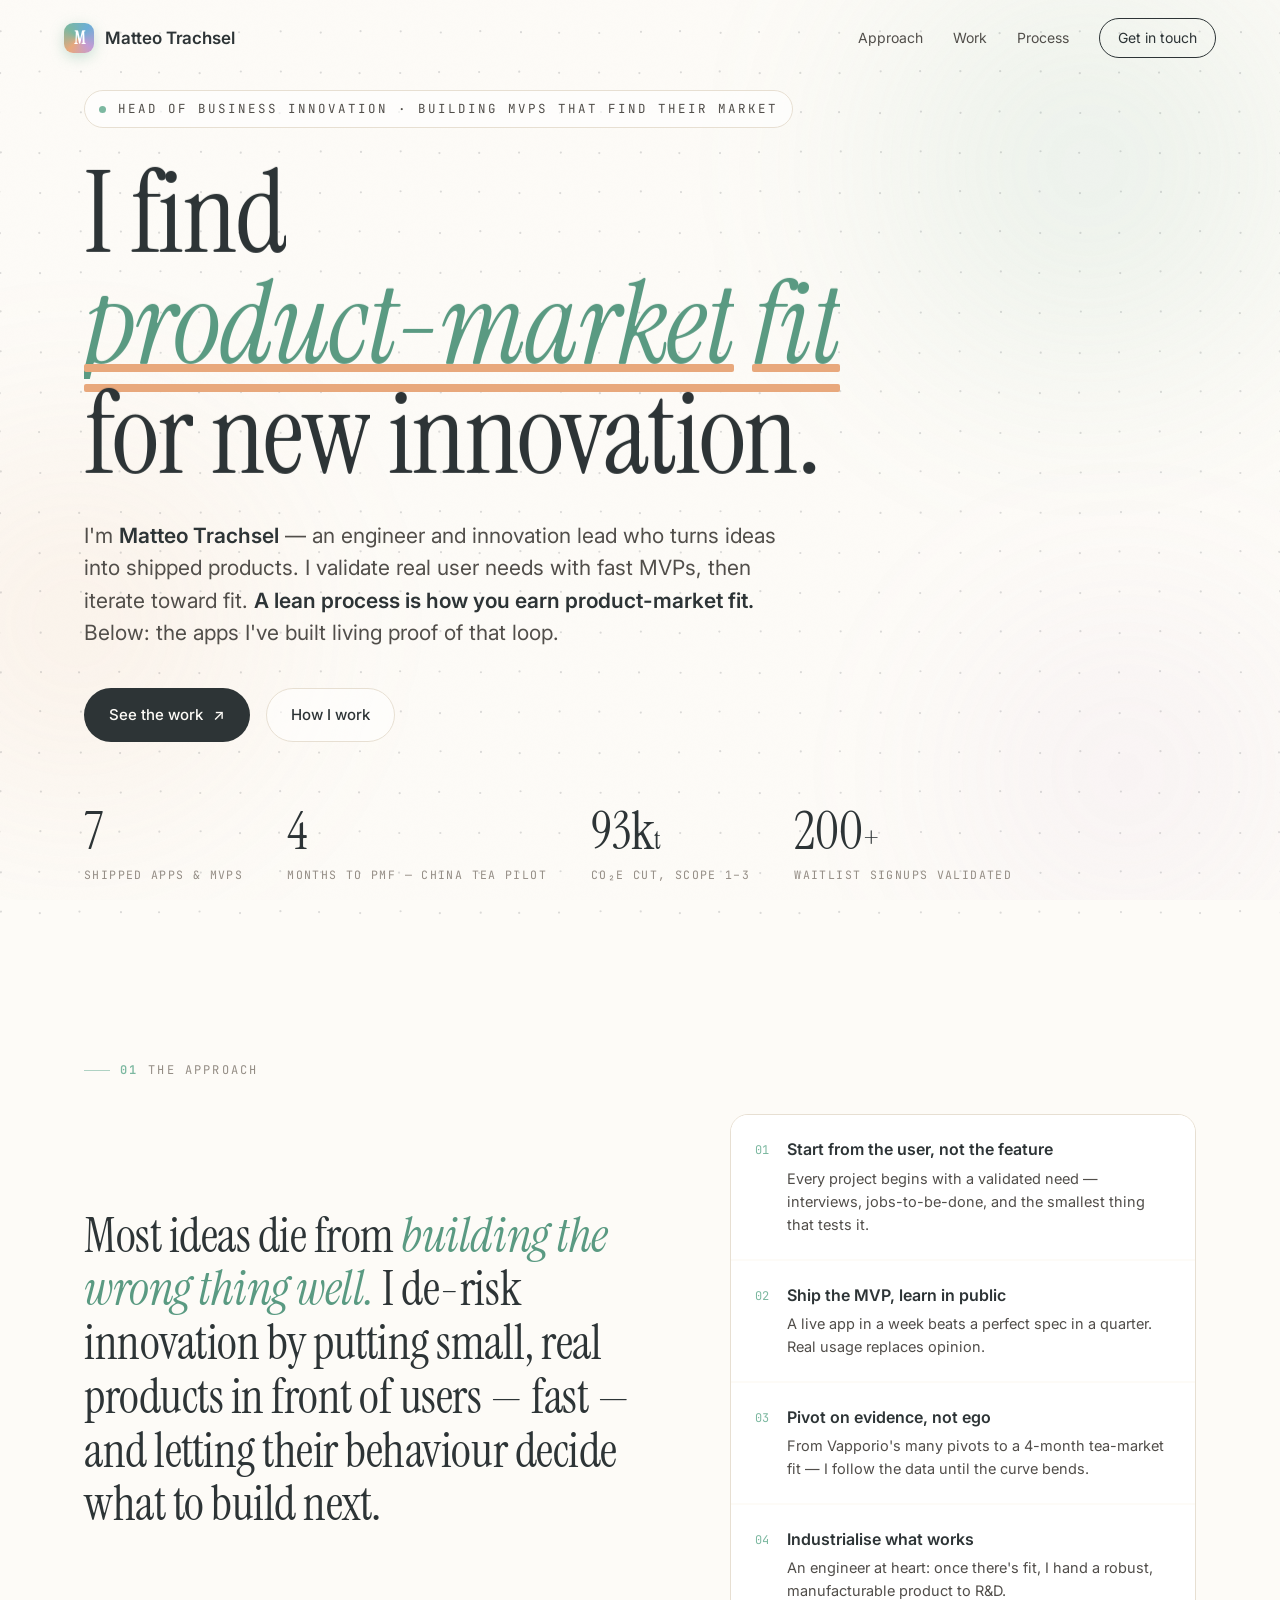
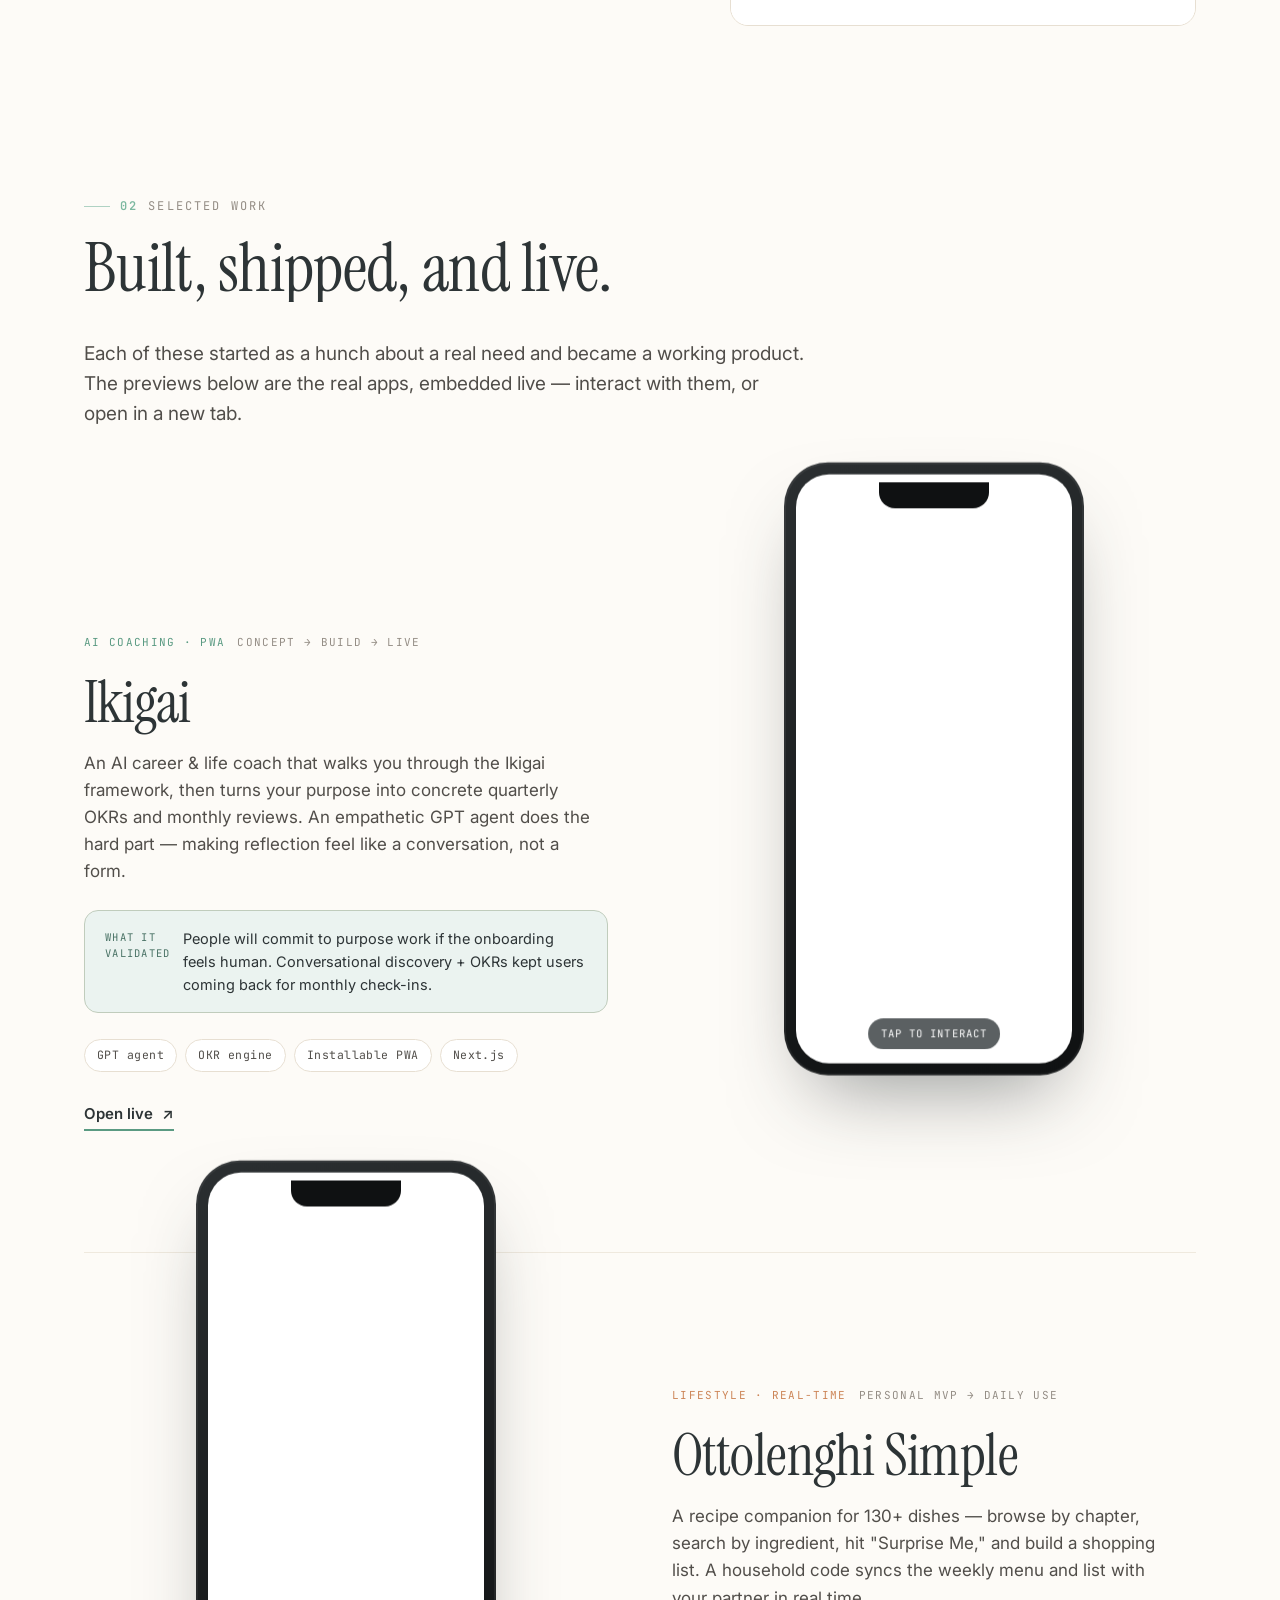
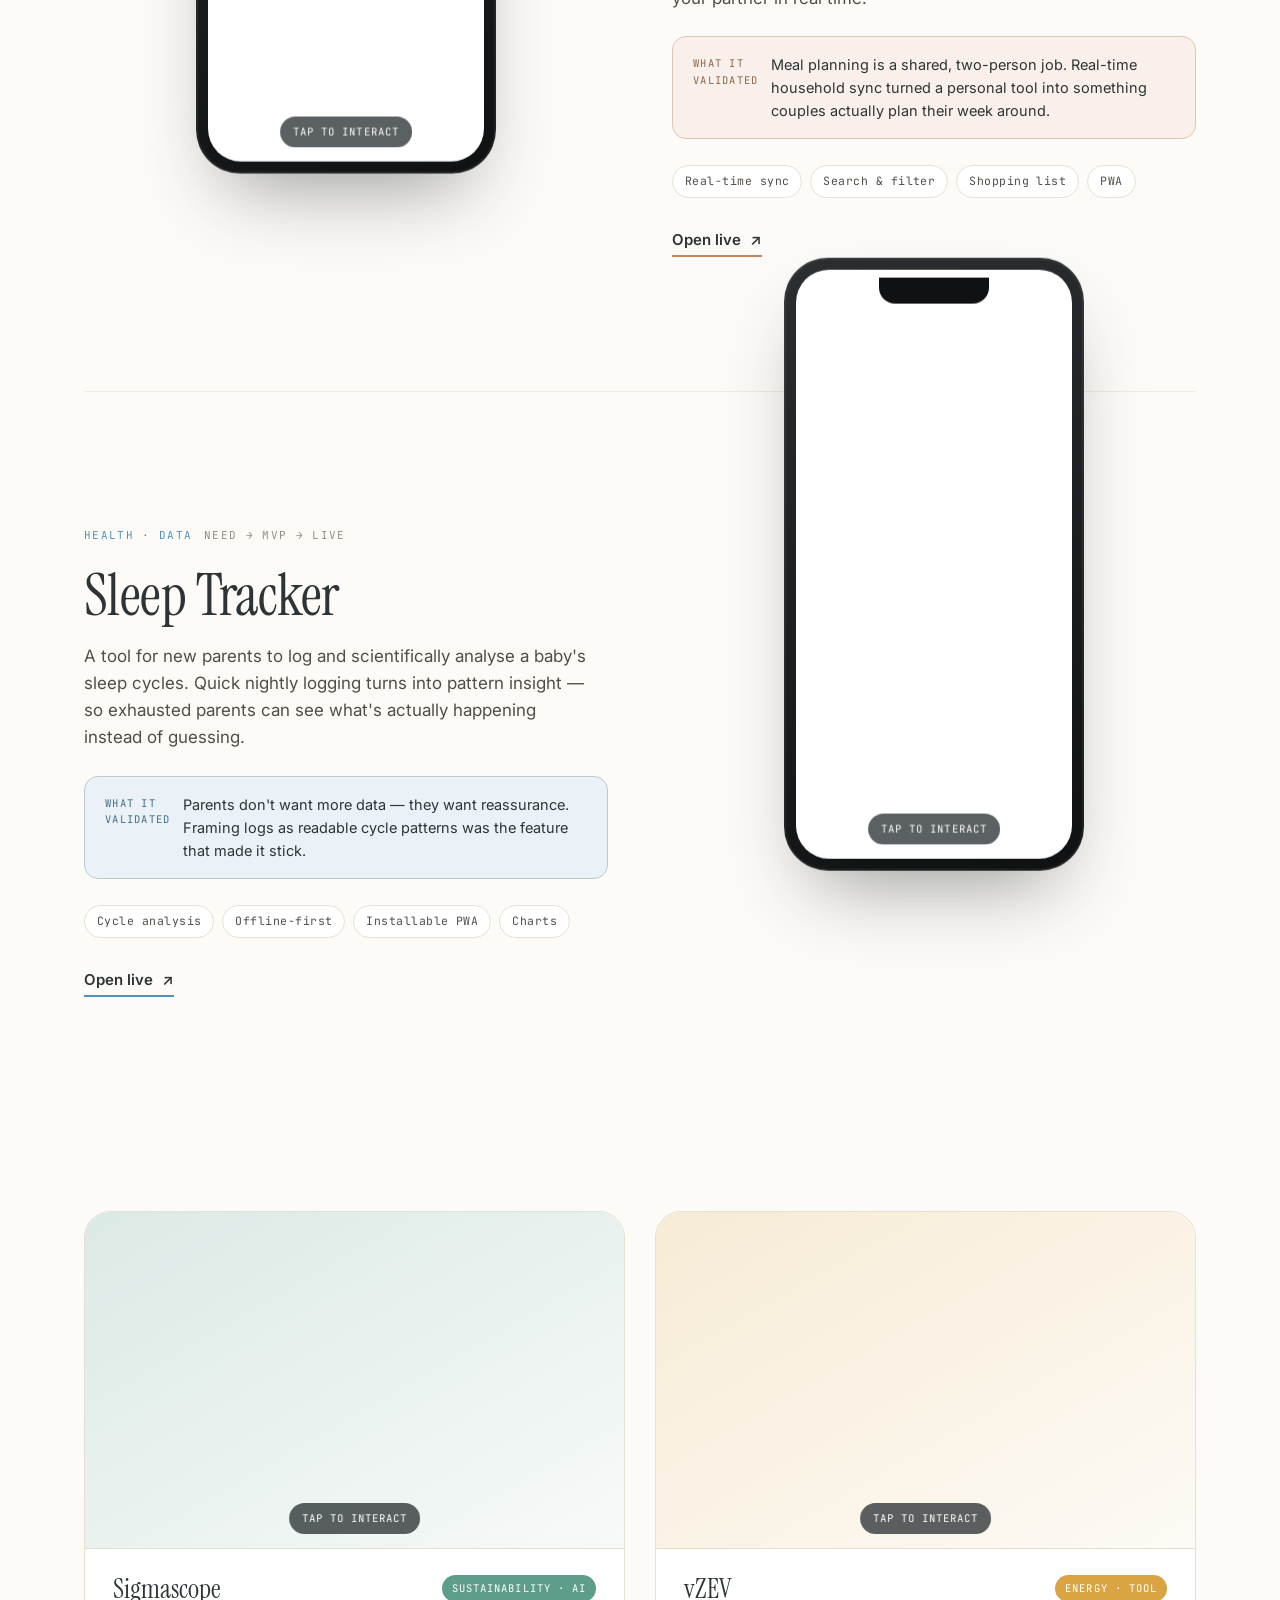
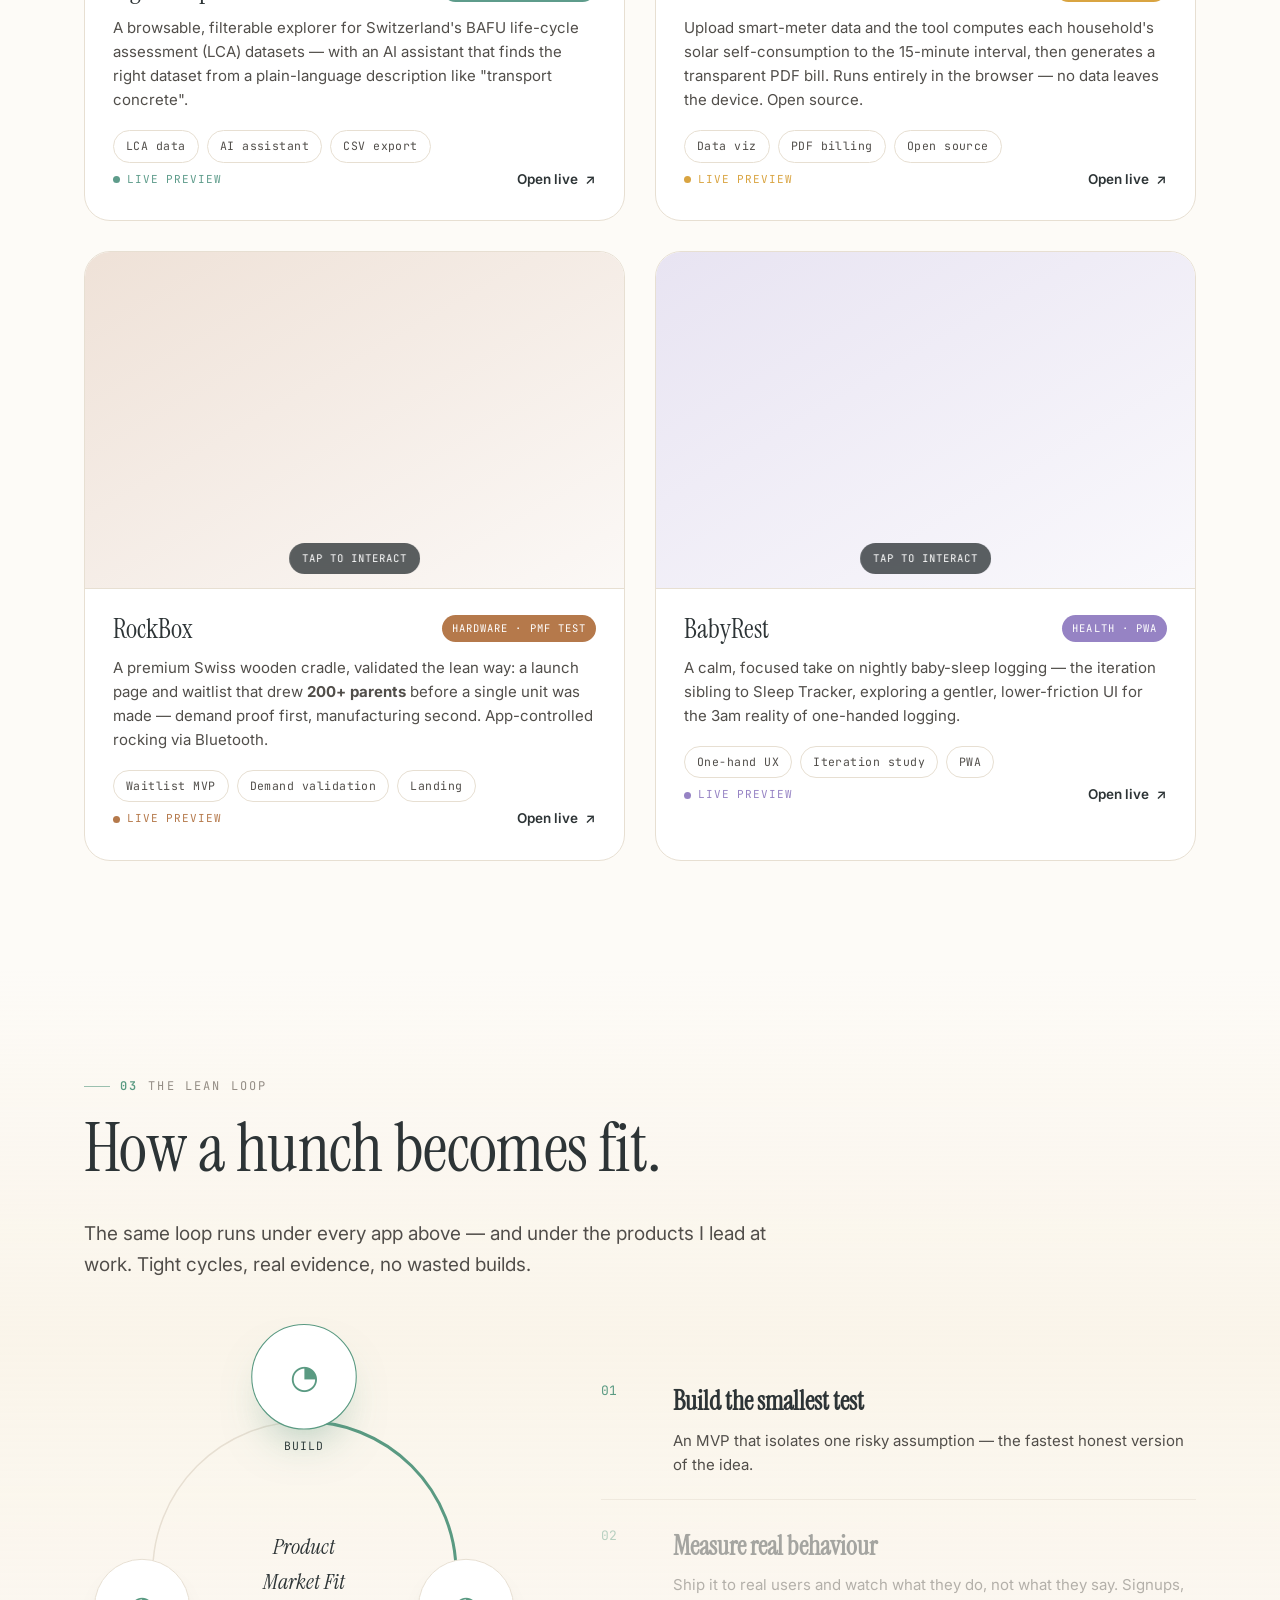
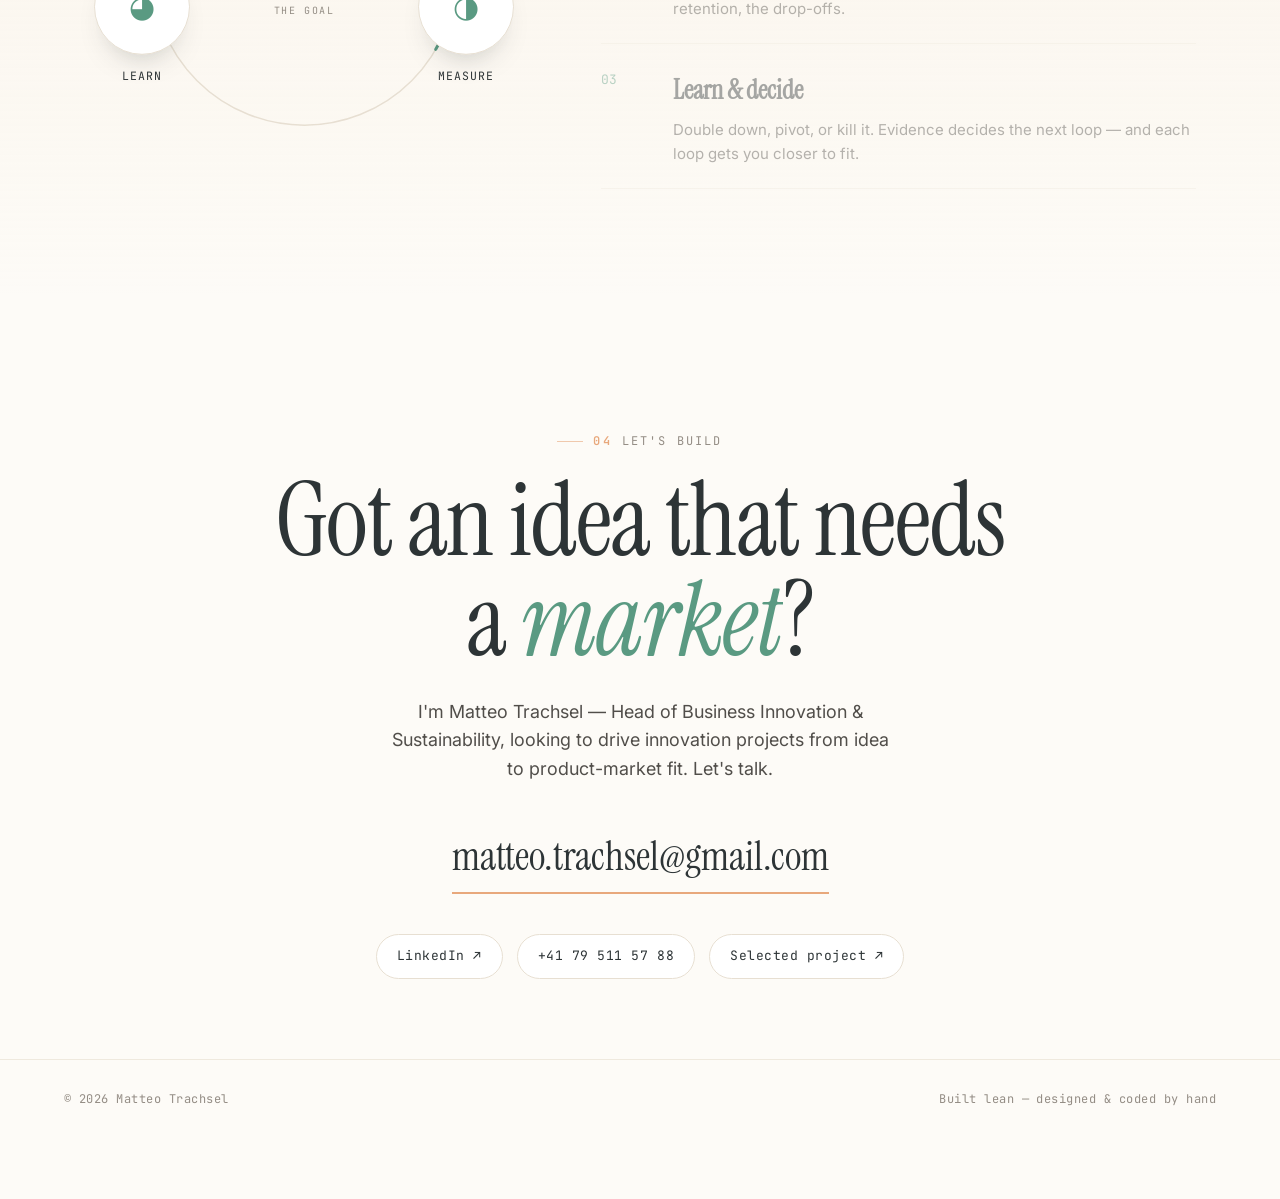
==== index.html @ fd9bf212 "Implement Matteo Trachsel portfolio — warm editorial single-page site Full implementation of the Cla" ====
<!DOCTYPE html>
<!--
  Matteo Trachsel — Portfolio
  Design rationale:
  • Warm editorial system from the Ikigai design system (cream / sage / terracotta).
  • Narrative built for innovation & product-management recruiters: thesis = "I find
    product-market fit through lean MVPs", proof = a portfolio of shipped apps.
  • Each app gets one muted accent (Ikigai quadrant palette) for visual rhythm.
  • Flagships (Ikigai, Ottolenghi, Sleep Tracker) = large feature rows with live
    phone previews. Secondary apps = a 2-up grid with live browser/phone previews.
  • Live previews are real lazy-loaded iframes inside device/browser chrome,
    with "Open live" always available as the robust fallback.
-->
<html lang="en">
<head>
<meta charset="utf-8">
<meta name="viewport" content="width=device-width, initial-scale=1">
<title>Matteo Trachsel — Product-Market Fit for New Innovation</title>
<meta name="description" content="Matteo Trachsel — Head of Business Innovation. A portfolio of shipped MVPs built to find product-market fit through a lean process.">
<link rel="preconnect" href="https://fonts.googleapis.com">
<link rel="preconnect" href="https://fonts.gstatic.com" crossorigin>
<link href="https://fonts.googleapis.com/css2?family=Instrument+Serif:ital@0;1&family=Inter:wght@400;500;600;700&family=JetBrains+Mono:wght@400;500;600&display=swap" rel="stylesheet">
<link rel="stylesheet" href="styles.css">
</head>
<body>
<script>document.body.classList.add('js');</script>
<div class="scroll-progress" id="scrollProgress" aria-hidden="true"></div>

<div class="bg-field" aria-hidden="true">
  <div class="bloom b1" data-drift="0.06"></div>
  <div class="bloom b2" data-drift="-0.09"></div>
  <div class="bloom b3" data-drift="0.05"></div>
  <div class="grain"></div>
</div>

<!-- ============================ NAV ============================ -->
<nav class="nav" id="nav">
  <a class="brand" href="#top">
    <span class="mark">M</span>
    <span>Matteo Trachsel</span>
  </a>
  <div class="links">
    <a href="#thesis">Approach</a>
    <a href="#work">Work</a>
    <a href="#process">Process</a>
    <a class="cta" href="#contact">Get in touch</a>
  </div>
</nav>

<!-- ============================ HERO ============================ -->
<header class="hero" id="top">
  <canvas class="dot-field" id="dotField" aria-hidden="true"></canvas>
  <div class="wrap">
    <span class="eyebrow"><span class="dot"></span>Head of Business Innovation · Building MVPs that find their market</span>
    <h1 class="split">I find <span class="em">product-market&nbsp;fit</span> for new innovation.</h1>
    <p class="lede">I'm <b>Matteo Trachsel</b> — an engineer and innovation lead who turns ideas into shipped products. I validate real user needs with fast MVPs, then iterate toward fit. <b>A lean process is how you earn product-market fit.</b> Below: the apps I've built living proof of that loop.</p>
    <div class="actions">
      <a class="btn btn-primary" href="#work">See the work <span class="arrow">↗</span></a>
      <a class="btn btn-ghost" href="#thesis">How I work</a>
    </div>
    <div class="stats">
      <div class="stat"><div class="n" data-count="7">7</div><div class="l">Shipped apps &amp; MVPs</div></div>
      <div class="stat"><div class="n" data-count="4">4</div><div class="l">Months to PMF — China tea pilot</div></div>
      <div class="stat"><div class="n">93k<span style="font-size:.5em">t</span></div><div class="l">CO₂e cut, Scope 1–3</div></div>
      <div class="stat"><div class="n">200<span style="font-size:.6em">+</span></div><div class="l">Waitlist signups validated</div></div>
    </div>
  </div>
</header>

<!-- ============================ THESIS ============================ -->
<section class="thesis" id="thesis" style="--accent: var(--sage);">
  <div class="wrap">
    <div class="kicker reveal"><span class="idx">01</span> The approach</div>
    <div class="grid" style="margin-top:34px;">
      <blockquote class="reveal">
        Most ideas die from <span class="hl">building the wrong thing well.</span> I de-risk innovation by putting small, real products in front of users — fast — and letting their behaviour decide what to build next.
      </blockquote>
      <div class="principles reveal d1 from-right" data-stagger>
        <div class="p"><span class="num">01</span><div><h4>Start from the user, not the feature</h4><p>Every project begins with a validated need — interviews, jobs-to-be-done, and the smallest thing that tests it.</p></div></div>
        <div class="p"><span class="num">02</span><div><h4>Ship the MVP, learn in public</h4><p>A live app in a week beats a perfect spec in a quarter. Real usage replaces opinion.</p></div></div>
        <div class="p"><span class="num">03</span><div><h4>Pivot on evidence, not ego</h4><p>From Vapporio's many pivots to a 4-month tea-market fit — I follow the data until the curve bends.</p></div></div>
        <div class="p"><span class="num">04</span><div><h4>Industrialise what works</h4><p>An engineer at heart: once there's fit, I hand a robust, manufacturable product to R&amp;D.</p></div></div>
      </div>
    </div>
  </div>
</section>

<!-- ============================ WORK ============================ -->
<section class="work" id="work">
  <div class="wrap">
    <div class="head-row">
      <div class="sec-head reveal">
        <div class="kicker"><span class="idx">02</span> Selected work</div>
        <h2>Built, shipped, and live.</h2>
        <p class="sub">Each of these started as a hunch about a real need and became a working product. The previews below are the real apps, embedded live — interact with them, or open in a new tab.</p>
      </div>
    </div>

    <!-- ===== Flagship 1 — Ikigai ===== -->
    <article class="feature" style="--accent:#5A9A82;">
      <div class="f-copy reveal">
        <div class="app-kicker"><span class="badge">AI Coaching · PWA</span><span class="role">Concept → Build → Live</span></div>
        <h3>Ikigai</h3>
        <p class="desc">An AI career &amp; life coach that walks you through the Ikigai framework, then turns your purpose into concrete quarterly OKRs and monthly reviews. An empathetic GPT agent does the hard part — making reflection feel like a conversation, not a form.</p>
        <div class="validated">
          <span class="lab">What it<br>validated</span>
          <p>People will commit to purpose work if the onboarding feels human. Conversational discovery + OKRs kept users coming back for monthly check-ins.</p>
        </div>
        <div class="tags">
          <span class="tag">GPT agent</span><span class="tag">OKR engine</span><span class="tag">Installable PWA</span><span class="tag">Next.js</span>
        </div>
        <div class="links">
          <a class="link-live" href="https://ikigai2.vercel.app/" target="_blank" rel="noopener">Open live <span class="ar">↗</span></a>
        </div>
      </div>
      <div class="preview reveal d1">
        <div class="device">
          <div class="screen">
            <div class="frame-holder" data-src="https://ikigai2.vercel.app/">
              <div class="poster" style="background:linear-gradient(160deg,#7CB8A0,#5A9A82);"><div class="shimmer"></div><div class="ph-mark">IK</div></div>
              <div class="interact-hint">Tap to interact</div>
              <div class="click-shield"></div>
            </div>
          </div>
        </div>
      </div>
    </article>

    <!-- ===== Flagship 2 — Ottolenghi (flip) ===== -->
    <article class="feature flip" style="--accent:#CC8456;">
      <div class="f-copy reveal">
        <div class="app-kicker"><span class="badge">Lifestyle · Real-time</span><span class="role">Personal MVP → Daily use</span></div>
        <h3>Ottolenghi&nbsp;Simple</h3>
        <p class="desc">A recipe companion for 130+ dishes — browse by chapter, search by ingredient, hit "Surprise Me," and build a shopping list. A household code syncs the weekly menu and list with your partner in real time.</p>
        <div class="validated">
          <span class="lab">What it<br>validated</span>
          <p>Meal planning is a shared, two-person job. Real-time household sync turned a personal tool into something couples actually plan their week around.</p>
        </div>
        <div class="tags">
          <span class="tag">Real-time sync</span><span class="tag">Search &amp; filter</span><span class="tag">Shopping list</span><span class="tag">PWA</span>
        </div>
        <div class="links">
          <a class="link-live" href="https://ottolenghi.vercel.app/" target="_blank" rel="noopener">Open live <span class="ar">↗</span></a>
        </div>
      </div>
      <div class="preview reveal d1">
        <div class="device">
          <div class="screen">
            <div class="frame-holder" data-src="https://ottolenghi.vercel.app/">
              <div class="poster" style="background:linear-gradient(160deg,#C98A4E,#854d0e);"><div class="shimmer"></div><div class="ph-mark">OS</div></div>
              <div class="interact-hint">Tap to interact</div>
              <div class="click-shield"></div>
            </div>
          </div>
        </div>
      </div>
    </article>

    <!-- ===== Flagship 3 — Sleep Tracker ===== -->
    <article class="feature" style="--accent:#4E92BD;">
      <div class="f-copy reveal">
        <div class="app-kicker"><span class="badge">Health · Data</span><span class="role">Need → MVP → Live</span></div>
        <h3>Sleep&nbsp;Tracker</h3>
        <p class="desc">A tool for new parents to log and scientifically analyse a baby's sleep cycles. Quick nightly logging turns into pattern insight — so exhausted parents can see what's actually happening instead of guessing.</p>
        <div class="validated">
          <span class="lab">What it<br>validated</span>
          <p>Parents don't want more data — they want reassurance. Framing logs as readable cycle patterns was the feature that made it stick.</p>
        </div>
        <div class="tags">
          <span class="tag">Cycle analysis</span><span class="tag">Offline-first</span><span class="tag">Installable PWA</span><span class="tag">Charts</span>
        </div>
        <div class="links">
          <a class="link-live" href="https://sleeptracker-five.vercel.app/" target="_blank" rel="noopener">Open live <span class="ar">↗</span></a>
        </div>
      </div>
      <div class="preview reveal d1">
        <div class="device">
          <div class="screen">
            <div class="frame-holder" data-src="https://sleeptracker-five.vercel.app/">
              <div class="poster" style="background:linear-gradient(160deg,#a8d8ea,#6BAED6);"><div class="shimmer"></div><div class="ph-mark">ST</div></div>
              <div class="interact-hint">Tap to interact</div>
              <div class="click-shield"></div>
            </div>
          </div>
        </div>
      </div>
    </article>
  </div>

  <!-- ===== Secondary grid ===== -->
  <div class="wrap">
    <div class="grid-apps" data-stagger>

      <!-- Sigmascope -->
      <article class="card reveal" style="--accent:#5E9C8B;">
        <div class="card-view">
          <div class="frame-holder" data-src="https://sigmascope.ch/" data-w="1340">
            <div class="poster" style="background:linear-gradient(150deg,#5E9C8B,#3f7b6c);"><div class="shimmer"></div><div class="ph-mark">SS</div></div>
            <div class="interact-hint">Tap to interact</div>
            <div class="click-shield"></div>
          </div>
        </div>
        <div class="card-body">
          <div class="top"><span class="name">Sigmascope</span><span class="chip">Sustainability · AI</span></div>
          <p>A browsable, filterable explorer for Switzerland's BAFU life-cycle assessment (LCA) datasets — with an AI assistant that finds the right dataset from a plain-language description like "transport concrete".</p>
          <div class="tags"><span class="tag">LCA data</span><span class="tag">AI assistant</span><span class="tag">CSV export</span></div>
          <div class="card-foot">
            <span class="live-pill"><span class="pdot"></span>Live preview</span>
            <a class="open" href="https://sigmascope.ch/" target="_blank" rel="noopener">Open live <span class="ar">↗</span></a>
          </div>
        </div>
      </article>

      <!-- vZEV -->
      <article class="card reveal d1" style="--accent:#D9A441;">
        <div class="card-view">
          <div class="frame-holder" data-src="https://vzev-ogimatte.vercel.app/" data-w="1340">
            <div class="poster" style="background:linear-gradient(150deg,#E6B85C,#C98A2E);"><div class="shimmer"></div><div class="ph-mark">vZ</div></div>
            <div class="interact-hint">Tap to interact</div>
            <div class="click-shield"></div>
          </div>
        </div>
        <div class="card-body">
          <div class="top"><span class="name">vZEV</span><span class="chip">Energy · Tool</span></div>
          <p>Upload smart-meter data and the tool computes each household's solar self-consumption to the 15-minute interval, then generates a transparent PDF bill. Runs entirely in the browser — no data leaves the device. Open source.</p>
          <div class="tags"><span class="tag">Data viz</span><span class="tag">PDF billing</span><span class="tag">Open source</span></div>
          <div class="card-foot">
            <span class="live-pill"><span class="pdot"></span>Live preview</span>
            <a class="open" href="https://vzev-ogimatte.vercel.app/" target="_blank" rel="noopener">Open live <span class="ar">↗</span></a>
          </div>
        </div>
      </article>

      <!-- RockBox -->
      <article class="card reveal" style="--accent:#B5794B;">
        <div class="card-view">
          <div class="frame-holder" data-src="https://rockbox-landing.vercel.app/" data-w="1340">
            <div class="poster" style="background:linear-gradient(150deg,#C08B5C,#8a5a32);"><div class="shimmer"></div><div class="ph-mark">RB</div></div>
            <div class="interact-hint">Tap to interact</div>
            <div class="click-shield"></div>
          </div>
        </div>
        <div class="card-body">
          <div class="top"><span class="name">RockBox</span><span class="chip">Hardware · PMF test</span></div>
          <p>A premium Swiss wooden cradle, validated the lean way: a launch page and waitlist that drew <b>200+ parents</b> before a single unit was made — demand proof first, manufacturing second. App-controlled rocking via Bluetooth.</p>
          <div class="tags"><span class="tag">Waitlist MVP</span><span class="tag">Demand validation</span><span class="tag">Landing</span></div>
          <div class="card-foot">
            <span class="live-pill"><span class="pdot"></span>Live preview</span>
            <a class="open" href="https://rockbox-landing.vercel.app/" target="_blank" rel="noopener">Open live <span class="ar">↗</span></a>
          </div>
        </div>
      </article>

      <!-- BabyRest -->
      <article class="card reveal d1" style="--accent:#9683C4;">
        <div class="card-view">
          <div class="frame-holder" data-src="https://babyrest.netlify.app/" data-w="412">
            <div class="poster" style="background:linear-gradient(150deg,#A99AD6,#7d6cb0);"><div class="shimmer"></div><div class="ph-mark">BR</div></div>
            <div class="interact-hint">Tap to interact</div>
            <div class="click-shield"></div>
          </div>
        </div>
        <div class="card-body">
          <div class="top"><span class="name">BabyRest</span><span class="chip">Health · PWA</span></div>
          <p>A calm, focused take on nightly baby-sleep logging — the iteration sibling to Sleep Tracker, exploring a gentler, lower-friction UI for the 3am reality of one-handed logging.</p>
          <div class="tags"><span class="tag">One-hand UX</span><span class="tag">Iteration study</span><span class="tag">PWA</span></div>
          <div class="card-foot">
            <span class="live-pill"><span class="pdot"></span>Live preview</span>
            <a class="open" href="https://babyrest.netlify.app/" target="_blank" rel="noopener">Open live <span class="ar">↗</span></a>
          </div>
        </div>
      </article>

    </div>
  </div>
</section>

<!-- ============================ PROCESS ============================ -->
<section class="process" id="process" style="--accent:#5A9A82;">
  <div class="wrap">
    <div class="sec-head reveal">
      <div class="kicker"><span class="idx">03</span> The lean loop</div>
      <h2>How a hunch becomes fit.</h2>
      <p class="sub">The same loop runs under every app above — and under the products I lead at work. Tight cycles, real evidence, no wasted builds.</p>
    </div>

    <div class="loop-wrap">
      <div class="loop reveal" id="loop">
        <div class="ring">
          <svg viewBox="0 0 400 400">
            <circle cx="200" cy="200" r="150" fill="none" stroke="var(--line)" stroke-width="1.5"/>
            <circle id="loop-arc" cx="200" cy="200" r="150" fill="none" stroke="var(--sage-dark)" stroke-width="3" stroke-linecap="round"
              stroke-dasharray="235 707" transform="rotate(-90 200 200)"/>
          </svg>
        </div>
        <div class="node n0" style="left:50%; top:5%;"><div class="bub">◔</div><div class="lab">Build</div></div>
        <div class="node n1" style="left:90%; top:62%;"><div class="bub">◑</div><div class="lab">Measure</div></div>
        <div class="node n2" style="left:10%; top:62%;"><div class="bub">◕</div><div class="lab">Learn</div></div>
        <div class="center"><div class="pmf">Product<br>Market Fit<small>the goal</small></div></div>
      </div>

      <div class="loop-steps reveal d1">
        <div class="ls active" data-step="0"><span class="si">01</span><div><h4>Build the smallest test</h4><p>An MVP that isolates one risky assumption — the fastest honest version of the idea.</p></div></div>
        <div class="ls" data-step="1"><span class="si">02</span><div><h4>Measure real behaviour</h4><p>Ship it to real users and watch what they do, not what they say. Signups, retention, the drop-offs.</p></div></div>
        <div class="ls" data-step="2"><span class="si">03</span><div><h4>Learn &amp; decide</h4><p>Double down, pivot, or kill it. Evidence decides the next loop — and each loop gets you closer to fit.</p></div></div>
      </div>
    </div>
  </div>
</section>

<!-- ============================ CONTACT ============================ -->
<section class="contact" id="contact" style="--accent:var(--terra);">
  <div class="wrap">
    <div class="kicker reveal" style="justify-content:center;"><span class="idx">04</span> Let's build</div>
    <h2 class="reveal" style="margin-top:20px;">Got an idea that needs<br>a <span class="em">market</span>?</h2>
    <p class="sub reveal d1">I'm Matteo Trachsel — Head of Business Innovation &amp; Sustainability, looking to drive innovation projects from idea to product-market fit. Let's talk.</p>
    <a class="mail reveal d1" href="mailto:matteo.trachsel@gmail.com">matteo.trachsel@gmail.com</a>
    <div class="social reveal d2">
      <a href="https://www.linkedin.com/in/matteotrachsel" target="_blank" rel="noopener">LinkedIn ↗</a>
      <a href="tel:+41795115788">+41 79 511 57 88</a>
      <a href="https://report.thermoplan.ch/" target="_blank" rel="noopener">Selected project ↗</a>
    </div>
  </div>
  <div class="foot">
    <span>© 2026 Matteo Trachsel</span>
    <span>Built lean — designed &amp; coded by hand</span>
  </div>
</section>

<script src="portfolio.js"></script>
</body>
</html>
---- styles.css ----
/* =========================================================================
   Matteo Trachsel — Portfolio
   Warm editorial design system (from Ikigai DS) + lean/engineering accents
   ========================================================================= */

:root {
  /* Core palette */
  --bg:            #FDFBF7;
  --bg-warm:       #F8F4EC;
  --ink:           #2D3436;
  --ink-soft:      #514E4A;
  --muted:         #948D85;
  --line:          #E7DFD2;
  --line-soft:     #EFE9DE;
  --surface:       #FFFFFF;

  --sage:          #7CB8A0;
  --sage-dark:     #5A9A82;
  --sage-light:    #A8D5BA;
  --sand:          #F5E6CC;
  --sand-dark:     #E8D5B7;
  --terra:         #E8A87C;
  --terra-dark:    #CC8456;

  /* Ikigai quadrant palette — reused as per-app accents */
  --love:          #E8A87C;
  --good-at:       #7CB8A0;
  --world-needs:   #6BAED6;
  --paid-for:      #C49BD4;

  /* Type */
  --serif: 'Instrument Serif', Georgia, 'Times New Roman', serif;
  --sans:  'Inter', system-ui, -apple-system, sans-serif;
  --mono:  'JetBrains Mono', ui-monospace, 'SF Mono', Menlo, monospace;

  /* Rhythm */
  --maxw: 1240px;
  --gutter: clamp(20px, 5vw, 72px);
  --radius: 18px;
  --radius-lg: 26px;

  /* per-section / per-card accent (overridden inline) */
  --accent: var(--sage);
}

* { box-sizing: border-box; }
html { scroll-behavior: smooth; -webkit-text-size-adjust: 100%; }
body {
  margin: 0;
  background: var(--bg);
  color: var(--ink);
  font-family: var(--sans);
  font-size: 17px;
  line-height: 1.6;
  -webkit-font-smoothing: antialiased;
  text-rendering: optimizeLegibility;
  overflow-x: hidden;
}
::selection { background: var(--sage-light); color: var(--ink); }

a { color: inherit; text-decoration: none; }
img { max-width: 100%; display: block; }

/* ---- Background texture: faint paper grain + soft warm blooms ---------- */
.bg-field { position: fixed; inset: 0; z-index: -1; pointer-events: none; overflow: hidden; }
.bg-field .bloom {
  position: absolute; border-radius: 50%;
  filter: blur(80px); opacity: .5;
}
.bg-field .b1 { width: 50vw; height: 50vw; top: -12vw; right: -10vw;
  background: radial-gradient(circle, rgba(124,184,160,.32), transparent 70%); }
.bg-field .b2 { width: 44vw; height: 44vw; top: 38vh; left: -16vw;
  background: radial-gradient(circle, rgba(232,168,124,.26), transparent 70%); }
.bg-field .b3 { width: 40vw; height: 40vw; bottom: -10vw; right: -8vw;
  background: radial-gradient(circle, rgba(196,155,212,.20), transparent 70%); }
.bg-field .grain {
  position: absolute; inset: -50%;
  background-image: url("data:image/svg+xml,%3Csvg xmlns='http://www.w3.org/2000/svg' width='160' height='160'%3E%3Cfilter id='n'%3E%3CfeTurbulence type='fractalNoise' baseFrequency='0.9' numOctaves='2'/%3E%3C/filter%3E%3Crect width='100%25' height='100%25' filter='url(%23n)' opacity='0.45'/%3E%3C/svg%3E");
  opacity: .035; mix-blend-mode: multiply;
}

/* ---- Layout helpers ---------------------------------------------------- */
.wrap { width: 100%; max-width: var(--maxw); margin: 0 auto; padding-inline: var(--gutter); }
section { position: relative; }

.kicker {
  font-family: var(--mono);
  font-size: 12px; letter-spacing: .18em; text-transform: uppercase;
  color: var(--muted);
  display: inline-flex; align-items: center; gap: 10px;
}
.kicker .idx { color: var(--accent); font-weight: 600; }
.kicker::before {
  content: ""; width: 26px; height: 1px; background: var(--accent); opacity: .6;
}

h1, h2, h3 { font-weight: 400; margin: 0; }
.display {
  font-family: var(--serif); font-weight: 400;
  line-height: 0.98; letter-spacing: -0.01em;
}

/* ====================== NAV ============================================= */
.nav {
  position: fixed; top: 0; left: 0; right: 0; z-index: 60;
  display: flex; align-items: center; justify-content: space-between;
  padding: 18px var(--gutter);
  transition: background .4s ease, backdrop-filter .4s ease, padding .4s ease, border-color .4s;
  border-bottom: 1px solid transparent;
}
.nav.solid {
  background: rgba(253,251,247,.82);
  backdrop-filter: blur(14px) saturate(1.2);
  border-bottom: 1px solid var(--line-soft);
  padding-top: 12px; padding-bottom: 12px;
}
.nav .brand { display: flex; align-items: center; gap: 11px; font-weight: 600; letter-spacing: -.01em; }
.nav .brand .mark {
  width: 30px; height: 30px; border-radius: 9px;
  background: conic-gradient(from 220deg, var(--love), var(--good-at), var(--world-needs), var(--paid-for), var(--love));
  display: grid; place-items: center; color: #fff; font-family: var(--serif); font-size: 17px;
  box-shadow: 0 4px 14px rgba(124,184,160,.4);
}
.nav .links { display: flex; gap: 30px; align-items: center; }
.nav .links a { font-size: 14px; color: var(--ink-soft); position: relative; }
.nav .links a::after {
  content: ""; position: absolute; left: 0; bottom: -5px; height: 1.5px; width: 0;
  background: var(--accent); transition: width .3s ease;
}
.nav .links a:hover { color: var(--ink); }
.nav .links a:hover::after { width: 100%; }
.nav .links .cta {
  border: 1px solid var(--ink); border-radius: 999px; padding: 8px 18px; color: var(--ink);
  transition: background .25s, color .25s, transform .25s;
}
.nav .links .cta:hover { background: var(--ink); color: var(--bg); transform: translateY(-1px); }
.nav .links .cta::after { display: none; }
@media (max-width: 760px){ .nav .links a:not(.cta){ display:none; } }

/* ====================== HERO =========================================== */
.hero { position: relative; min-height: 100svh; display: flex; align-items: center; padding-top: 90px; padding-bottom: 60px; }
.hero .wrap { width: 100%; }
.hero .eyebrow {
  display: inline-flex; align-items: center; gap: 12px;
  font-family: var(--mono); font-size: 12.5px; letter-spacing: .16em; text-transform: uppercase;
  color: var(--ink-soft); padding: 8px 14px; border: 1px solid var(--line);
  border-radius: 999px; background: rgba(255,255,255,.6); margin-bottom: 30px;
}
.hero .eyebrow .dot { width: 7px; height: 7px; border-radius: 50%; background: var(--sage); box-shadow: 0 0 0 0 rgba(124,184,160,.6); animation: pulse 2.4s infinite; }
@keyframes pulse { 0%{box-shadow:0 0 0 0 rgba(124,184,160,.55);} 70%{box-shadow:0 0 0 9px rgba(124,184,160,0);} 100%{box-shadow:0 0 0 0 rgba(124,184,160,0);} }

.hero h1 {
  font-family: var(--serif);
  font-size: clamp(46px, 9vw, 132px);
  line-height: .96; letter-spacing: -0.015em; color: var(--ink);
  max-width: 16ch;
}
.hero h1 .em { font-style: italic; color: var(--sage-dark); position: relative; }
.hero h1 .em::after{
  content:""; position:absolute; left:0; right:0; bottom: .06em; height:.07em;
  background: var(--terra); border-radius:2px; transform: scaleX(0); transform-origin:left;
  animation: underline 1s cubic-bezier(.7,0,.2,1) 1.1s forwards;
}
@keyframes underline { to { transform: scaleX(1); } }

.hero .lede {
  margin-top: 30px; max-width: 56ch; font-size: clamp(17px, 2.1vw, 21px);
  color: var(--ink-soft); line-height: 1.55;
}
.hero .lede b { color: var(--ink); font-weight: 600; }
.hero .actions { margin-top: 38px; display: flex; gap: 16px; flex-wrap: wrap; align-items: center; }

.btn {
  display: inline-flex; align-items: center; gap: 10px;
  font-family: var(--sans); font-size: 15px; font-weight: 500;
  padding: 14px 24px; border-radius: 999px; cursor: pointer; border: 1px solid transparent;
  transition: transform .25s cubic-bezier(.2,.8,.2,1), box-shadow .25s, background .25s, color .25s;
}
.btn-primary { background: var(--ink); color: var(--bg); }
.btn-primary:hover { transform: translateY(-2px); box-shadow: 0 12px 26px rgba(45,52,54,.22); }
.btn-ghost { border-color: var(--line); color: var(--ink); background: rgba(255,255,255,.5); }
.btn-ghost:hover { border-color: var(--ink); transform: translateY(-2px); }
.btn .arrow { transition: transform .25s; }
.btn:hover .arrow { transform: translate(3px,-3px); }

/* Hero stat strip */
.hero .stats { margin-top: 64px; display: flex; flex-wrap: wrap; gap: 44px; }
.hero .stats .stat .n { font-family: var(--serif); font-size: clamp(34px,5vw,52px); line-height: 1; color: var(--ink); }
.hero .stats .stat .l { font-family: var(--mono); font-size: 11.5px; letter-spacing: .12em; text-transform: uppercase; color: var(--muted); margin-top: 8px; }

/* interactive dot field in hero */
.dot-field {
  position: absolute; inset: 0; width: 100%; height: 100%;
  z-index: 0; pointer-events: none; display: block;
}
.hero .wrap { position: relative; z-index: 1; }

/* ====================== SECTION HEADINGS =============================== */
.sec-head { display: flex; flex-direction: column; gap: 18px; max-width: 760px; }
.sec-head h2 { font-family: var(--serif); font-size: clamp(34px, 5.5vw, 68px); line-height: 1; letter-spacing: -.01em; }
.sec-head .sub { color: var(--ink-soft); font-size: clamp(16px,2vw,19px); max-width: 60ch; }

/* ====================== THESIS / LEAN ================================== */
.thesis { padding: clamp(80px,12vh,150px) 0; }
.thesis .grid { display: grid; grid-template-columns: 1.1fr .9fr; gap: clamp(36px,6vw,90px); align-items: center; }
@media (max-width: 920px){ .thesis .grid { grid-template-columns: 1fr; } }
.thesis blockquote {
  margin: 0; font-family: var(--serif); font-size: clamp(28px,4vw,48px); line-height: 1.12; letter-spacing: -.01em;
}
.thesis blockquote .hl { color: var(--sage-dark); font-style: italic; }
.thesis .principles { display: grid; gap: 2px; border-radius: var(--radius); overflow: hidden; border: 1px solid var(--line); }
.thesis .principles .p { background: var(--surface); padding: 22px 24px; display: flex; gap: 18px; align-items: flex-start; }
.thesis .principles .p .num { font-family: var(--mono); font-size: 12px; color: var(--accent); padding-top: 4px; }
.thesis .principles .p h4 { margin: 0 0 4px; font-size: 16px; font-weight: 600; }
.thesis .principles .p p { margin: 0; font-size: 14.5px; color: var(--ink-soft); }

/* ====================== APP SHOWCASE =================================== */
.work { padding: clamp(40px,7vh,80px) 0 clamp(80px,12vh,140px); }
.work .head-row { display: flex; justify-content: space-between; align-items: flex-end; gap: 30px; flex-wrap: wrap; margin-bottom: 64px; }

/* Feature row (flagships) */
.feature { display: grid; grid-template-columns: 1fr 1fr; gap: clamp(30px,5vw,72px); align-items: center; padding: clamp(40px,7vh,90px) 0; }
.feature + .feature { border-top: 1px solid var(--line-soft); }
.feature.flip .f-copy { order: 2; }
@media (max-width: 940px){ .feature { grid-template-columns: 1fr; gap: 40px; } .feature.flip .f-copy { order: 0; } }

.f-copy .app-kicker { display: flex; align-items: center; gap: 12px; margin-bottom: 22px; }
.f-copy .app-kicker .badge { font-family: var(--mono); font-size: 11px; letter-spacing: .12em; text-transform: uppercase; color: var(--accent); }
.f-copy .app-kicker .role { font-family: var(--mono); font-size: 11px; letter-spacing: .12em; text-transform: uppercase; color: var(--muted); }
.f-copy h3 { font-family: var(--serif); font-size: clamp(34px,5vw,58px); line-height: 1; letter-spacing: -.01em; margin-bottom: 18px; }
.f-copy .desc { color: var(--ink-soft); font-size: 17px; max-width: 46ch; }
.f-copy .validated {
  margin-top: 24px; padding: 16px 20px; border-radius: 14px;
  background: color-mix(in srgb, var(--accent) 12%, var(--surface));
  border: 1px solid color-mix(in srgb, var(--accent) 28%, var(--line));
  display: flex; gap: 13px; align-items: flex-start;
}
.f-copy .validated .lab { font-family: var(--mono); font-size: 10.5px; letter-spacing: .12em; text-transform: uppercase; color: color-mix(in srgb, var(--accent) 60%, var(--ink)); white-space: nowrap; padding-top: 2px; }
.f-copy .validated p { margin: 0; font-size: 14.5px; color: var(--ink); }
.tags { display: flex; flex-wrap: wrap; gap: 8px; margin-top: 26px; }
.tag { font-family: var(--mono); font-size: 11.5px; letter-spacing: .04em; color: var(--ink-soft); padding: 6px 12px; border: 1px solid var(--line); border-radius: 999px; background: var(--surface); }
.f-copy .links { margin-top: 30px; display: flex; gap: 22px; align-items: center; flex-wrap: wrap; }
.link-live { display: inline-flex; align-items: center; gap: 9px; font-weight: 600; font-size: 15px; color: var(--ink); border-bottom: 2px solid var(--accent); padding-bottom: 3px; transition: gap .25s; }
.link-live:hover { gap: 13px; }
.link-live .ar { transition: transform .25s; }
.link-live:hover .ar { transform: translate(3px,-3px); }

/* ---- Preview frames (live iframe) ------------------------------------- */
.preview { position: relative; }

.device {
  position: relative; margin: 0 auto; width: 300px; max-width: 100%;
  border-radius: 44px; padding: 12px; background: linear-gradient(160deg,#2b2f31,#0f1112);
  box-shadow: 0 40px 80px -30px rgba(45,52,54,.5), inset 0 0 0 2px rgba(255,255,255,.06);
}
.device::before { /* notch */
  content:""; position:absolute; top: 20px; left: 50%; transform: translateX(-50%);
  width: 110px; height: 26px; background: #0f1112; border-radius: 0 0 16px 16px; z-index: 4;
}
.device .screen { position: relative; border-radius: 33px; overflow: hidden; background: #fff; aspect-ratio: 300 / 640; }

.browser {
  position: relative; border-radius: 16px; overflow: hidden; background: #fff;
  border: 1px solid var(--line); box-shadow: 0 40px 80px -34px rgba(45,52,54,.45);
}
.browser .bar { height: 42px; background: var(--bg-warm); border-bottom: 1px solid var(--line); display: flex; align-items: center; gap: 8px; padding: 0 16px; }
.browser .bar .dot { width: 11px; height: 11px; border-radius: 50%; }
.browser .bar .dot.r{ background:#E8A87C;} .browser .bar .dot.y{ background:#F0CE8E;} .browser .bar .dot.g{ background:#A8D5BA;}
.browser .bar .url { flex: 1; margin-left: 10px; height: 24px; border-radius: 999px; background: #fff; border: 1px solid var(--line); display: flex; align-items: center; padding: 0 14px; font-family: var(--mono); font-size: 11px; color: var(--muted); overflow:hidden; white-space:nowrap; text-overflow:ellipsis; }
.browser .view { position: relative; aspect-ratio: 16/10; background: #fff; }

/* the iframe holder + poster + interact overlay */
.frame-holder { position: absolute; inset: 0; }
.frame-holder iframe { width: 100%; height: 100%; border: 0; display: block; opacity: 0; transition: opacity .8s ease; }
.frame-holder.loaded iframe { opacity: 1; }
.poster {
  position: absolute; inset: 0; display: grid; place-items: center; z-index: 2;
  transition: opacity .6s ease; color: #fff; text-align: center;
}
.frame-holder.loaded .poster { opacity: 0; pointer-events: none; }
.poster .ph-mark { font-family: var(--serif); font-size: 40px; opacity: .95; }
.poster .shimmer {
  position: absolute; inset: 0;
  background: linear-gradient(110deg, transparent 20%, rgba(255,255,255,.18) 50%, transparent 80%);
  background-size: 200% 100%; animation: sh 1.6s linear infinite;
}
@keyframes sh { to { background-position: -200% 0; } }
.interact-hint {
  position: absolute; left: 50%; bottom: 14px; transform: translateX(-50%); z-index: 3;
  font-family: var(--mono); font-size: 10.5px; letter-spacing: .1em; text-transform: uppercase;
  background: rgba(45,52,54,.78); color: #fff; padding: 7px 13px; border-radius: 999px;
  backdrop-filter: blur(4px); transition: opacity .3s; white-space: nowrap;
}
.frame-holder.live .interact-hint { opacity: 0; pointer-events: none; }
/* block iframe interaction until user clicks (prevents scroll trap) */
.frame-holder:not(.live) .click-shield { position: absolute; inset: 0; z-index: 3; cursor: pointer; }
.frame-holder.live .click-shield { display: none; }

/* ---- Secondary grid --------------------------------------------------- */
.grid-apps { display: grid; grid-template-columns: repeat(2, 1fr); gap: 30px; margin-top: 80px; }
@media (max-width: 860px){ .grid-apps { grid-template-columns: 1fr; } }

.card {
  position: relative; background: var(--surface); border: 1px solid var(--line);
  border-radius: var(--radius-lg); overflow: hidden; display: flex; flex-direction: column;
  transition: transform .4s cubic-bezier(.2,.8,.2,1), box-shadow .4s, border-color .4s;
}
.card:hover { transform: translateY(-6px); box-shadow: 0 30px 60px -34px rgba(45,52,54,.4); border-color: color-mix(in srgb, var(--accent) 40%, var(--line)); }
.card .card-view { position: relative; aspect-ratio: 16/10; background: linear-gradient(150deg, color-mix(in srgb,var(--accent) 22%, #fff), color-mix(in srgb,var(--accent) 5%, #fff)); border-bottom: 1px solid var(--line); overflow: hidden; }
.card .card-body { padding: 26px 28px 30px; }
.card .top { display: flex; align-items: center; justify-content: space-between; gap: 14px; margin-bottom: 14px; }
.card .top .name { font-family: var(--serif); font-size: 27px; line-height: 1; }
.card .top .chip { font-family: var(--mono); font-size: 10.5px; letter-spacing: .1em; text-transform: uppercase; color: #fff; background: var(--accent); padding: 5px 10px; border-radius: 999px; }
.card .card-body p { margin: 0 0 18px; color: var(--ink-soft); font-size: 15px; }
.card .card-body .tags { margin-top: 0; }
.card .card-foot { margin-top: 6px; display: flex; justify-content: space-between; align-items: center; }
.card .card-foot .live-pill { font-family: var(--mono); font-size: 11px; letter-spacing: .08em; text-transform: uppercase; display: inline-flex; align-items: center; gap: 7px; color: var(--accent); }
.card .card-foot .live-pill .pdot { width: 7px; height: 7px; border-radius: 50%; background: var(--accent); animation: pulse2 1.8s infinite; }
@keyframes pulse2 { 0%,100%{opacity:.4;} 50%{opacity:1;} }
.card .card-foot .open { font-size: 13.5px; font-weight: 600; display: inline-flex; gap: 7px; align-items: center; }
.card .card-foot .open .ar { transition: transform .25s; }
.card:hover .card-foot .open .ar { transform: translate(3px,-3px); }

/* ====================== PROCESS LOOP =================================== */
.process { padding: clamp(80px,12vh,150px) 0; background:
  linear-gradient(180deg, transparent, color-mix(in srgb, var(--sand) 30%, transparent) 40%, transparent);
}
.loop-wrap { display: grid; grid-template-columns: .85fr 1.15fr; gap: clamp(40px,6vw,90px); align-items: center; margin-top: 60px; }
@media (max-width: 920px){ .loop-wrap { grid-template-columns: 1fr; } }

.loop { position: relative; width: min(440px, 92%); aspect-ratio: 1; margin: 0 auto; }
.loop .ring { position: absolute; inset: 0; }
.loop svg { width: 100%; height: 100%; overflow: visible; }
.loop .node {
  position: absolute; width: 132px; transform: translate(-50%,-50%); text-align: center;
}
.loop .node .bub {
  width: 96px; height: 96px; border-radius: 50%; margin: 0 auto 12px; display: grid; place-items: center;
  background: var(--surface); border: 1px solid var(--line); box-shadow: 0 16px 30px -18px rgba(45,52,54,.35);
  font-family: var(--serif); font-size: 30px; color: var(--accent); transition: transform .4s, box-shadow .4s;
}
.loop .node.active .bub { transform: scale(1.1); box-shadow: 0 22px 40px -16px color-mix(in srgb, var(--accent) 50%, transparent); border-color: var(--accent); }
.loop .node .lab { font-family: var(--mono); font-size: 11.5px; letter-spacing: .08em; text-transform: uppercase; color: var(--ink); }
.loop .center { position: absolute; inset: 0; display: grid; place-items: center; text-align: center; pointer-events: none; }
.loop .center .pmf { font-family: var(--serif); font-style: italic; font-size: 22px; color: var(--ink); }
.loop .center .pmf small { display:block; font-family: var(--mono); font-style: normal; font-size: 10px; letter-spacing:.16em; text-transform:uppercase; color: var(--muted); margin-top: 4px; }

.loop-steps { display: flex; flex-direction: column; gap: 4px; }
.loop-steps .ls { padding: 22px 0; border-bottom: 1px solid var(--line-soft); display: grid; grid-template-columns: 54px 1fr; gap: 18px; cursor: default; transition: opacity .3s; }
.loop-steps .ls .si { font-family: var(--mono); font-size: 13px; color: var(--accent); }
.loop-steps .ls h4 { font-family: var(--serif); font-size: 26px; margin: 0 0 6px; }
.loop-steps .ls p { margin: 0; color: var(--ink-soft); font-size: 15px; }
.loop-steps .ls.active { opacity: 1; }
.loop-steps .ls:not(.active) { opacity: .42; }

/* ====================== CONTACT / FOOTER ============================== */
.contact { padding: clamp(90px,14vh,170px) 0 60px; text-align: center; }
.contact h2 { font-family: var(--serif); font-size: clamp(40px,8vw,104px); line-height: .98; letter-spacing: -.015em; }
.contact h2 .em { font-style: italic; color: var(--sage-dark); }
.contact .sub { margin: 26px auto 40px; max-width: 46ch; color: var(--ink-soft); font-size: 18px; }
.contact .mail { font-family: var(--serif); font-size: clamp(24px,4vw,40px); border-bottom: 2px solid var(--terra); display:inline-block; padding-bottom: 4px; transition: color .3s; }
.contact .mail:hover { color: var(--sage-dark); }
.contact .social { margin-top: 40px; display: flex; gap: 14px; justify-content: center; flex-wrap: wrap; }
.contact .social a { font-family: var(--mono); font-size: 13px; letter-spacing: .04em; padding: 11px 20px; border: 1px solid var(--line); border-radius: 999px; transition: background .25s, color .25s, transform .25s; background: var(--surface); }
.contact .social a:hover { background: var(--ink); color: var(--bg); transform: translateY(-2px); }
.foot { border-top: 1px solid var(--line-soft); margin-top: 80px; padding: 30px var(--gutter); display: flex; justify-content: space-between; gap: 16px; flex-wrap: wrap; font-family: var(--mono); font-size: 12px; color: var(--muted); letter-spacing: .04em; }

/* ====================== SCROLL REVEAL ================================= */
.reveal { opacity: 1; transform: none; }
body.js .reveal { opacity: 0; transform: translateY(28px); transition: opacity .9s cubic-bezier(.2,.8,.2,1), transform .9s cubic-bezier(.2,.8,.2,1); }
body.js .reveal.in { opacity: 1; transform: none; }
.reveal.d1 { transition-delay: .08s; } .reveal.d2 { transition-delay: .16s; }
.reveal.d3 { transition-delay: .24s; } .reveal.d4 { transition-delay: .32s; }

/* ====================== EXTRA SCROLL MOTION =========================== */

/* Scroll progress bar */
.scroll-progress {
  position: fixed; top: 0; left: 0; height: 3px; width: 100%; z-index: 80;
  transform: scaleX(0); transform-origin: left;
  background: linear-gradient(90deg, var(--love), var(--good-at), var(--world-needs), var(--paid-for));
  will-change: transform;
}

/* Directional reveal variants — only active when body.js */
body.js .reveal.from-left  { transform: translate(-46px, 0); }
body.js .reveal.from-right { transform: translate(46px, 0); }
body.js .reveal.from-scale { transform: scale(.9); }
body.js .reveal.from-blur  { filter: blur(12px); }
body.js .reveal.in.from-left,
body.js .reveal.in.from-right { transform: none; }
body.js .reveal.in.from-scale { transform: none; }
body.js .reveal.in.from-blur  { filter: blur(0); }
body.js .reveal.from-left, body.js .reveal.from-right, body.js .reveal.from-scale {
  transition: opacity .9s cubic-bezier(.2,.8,.2,1), transform 1s cubic-bezier(.2,.8,.2,1), filter .9s ease;
}

/* Auto-stagger: children of a [data-stagger] animate in sequence */
body.js [data-stagger] > * {
  opacity: 0; transform: translateY(22px);
  transition: opacity .7s cubic-bezier(.2,.8,.2,1), transform .7s cubic-bezier(.2,.8,.2,1);
}
body.js [data-stagger].in > * { opacity: 1; transform: none; }

/* Per-word headline reveal */
.word { display: inline-block; overflow: hidden; vertical-align: top; }
.word > span { display: inline-block; will-change: transform; }
body.js .word > span { transform: translateY(115%); transition: transform .85s cubic-bezier(.2,.85,.2,1); }
body.js .word.in > span { transform: translateY(0); }

/* Parallax elements driven by JS (transform set inline) */
[data-parallax] { will-change: transform; }

/* Section-edge fade band that scales on scroll (handled in JS via --p) */
.feature .preview { will-change: transform; }

@media (max-width: 940px){
  /* disable horizontal parallax drift on narrow screens to avoid overflow */
  body.js .reveal.from-left, body.js .reveal.from-right { transform: translateY(28px); }
}

@media (prefers-reduced-motion: reduce) {
  * { animation: none !important; transition: none !important; }
  .reveal, body.js .reveal, body.js [data-stagger] > *, body.js .word > span {
    opacity: 1 !important; transform: none !important; filter: none !important;
  }
  .scroll-progress { display: none; }
  [data-parallax] { transform: none !important; }
}
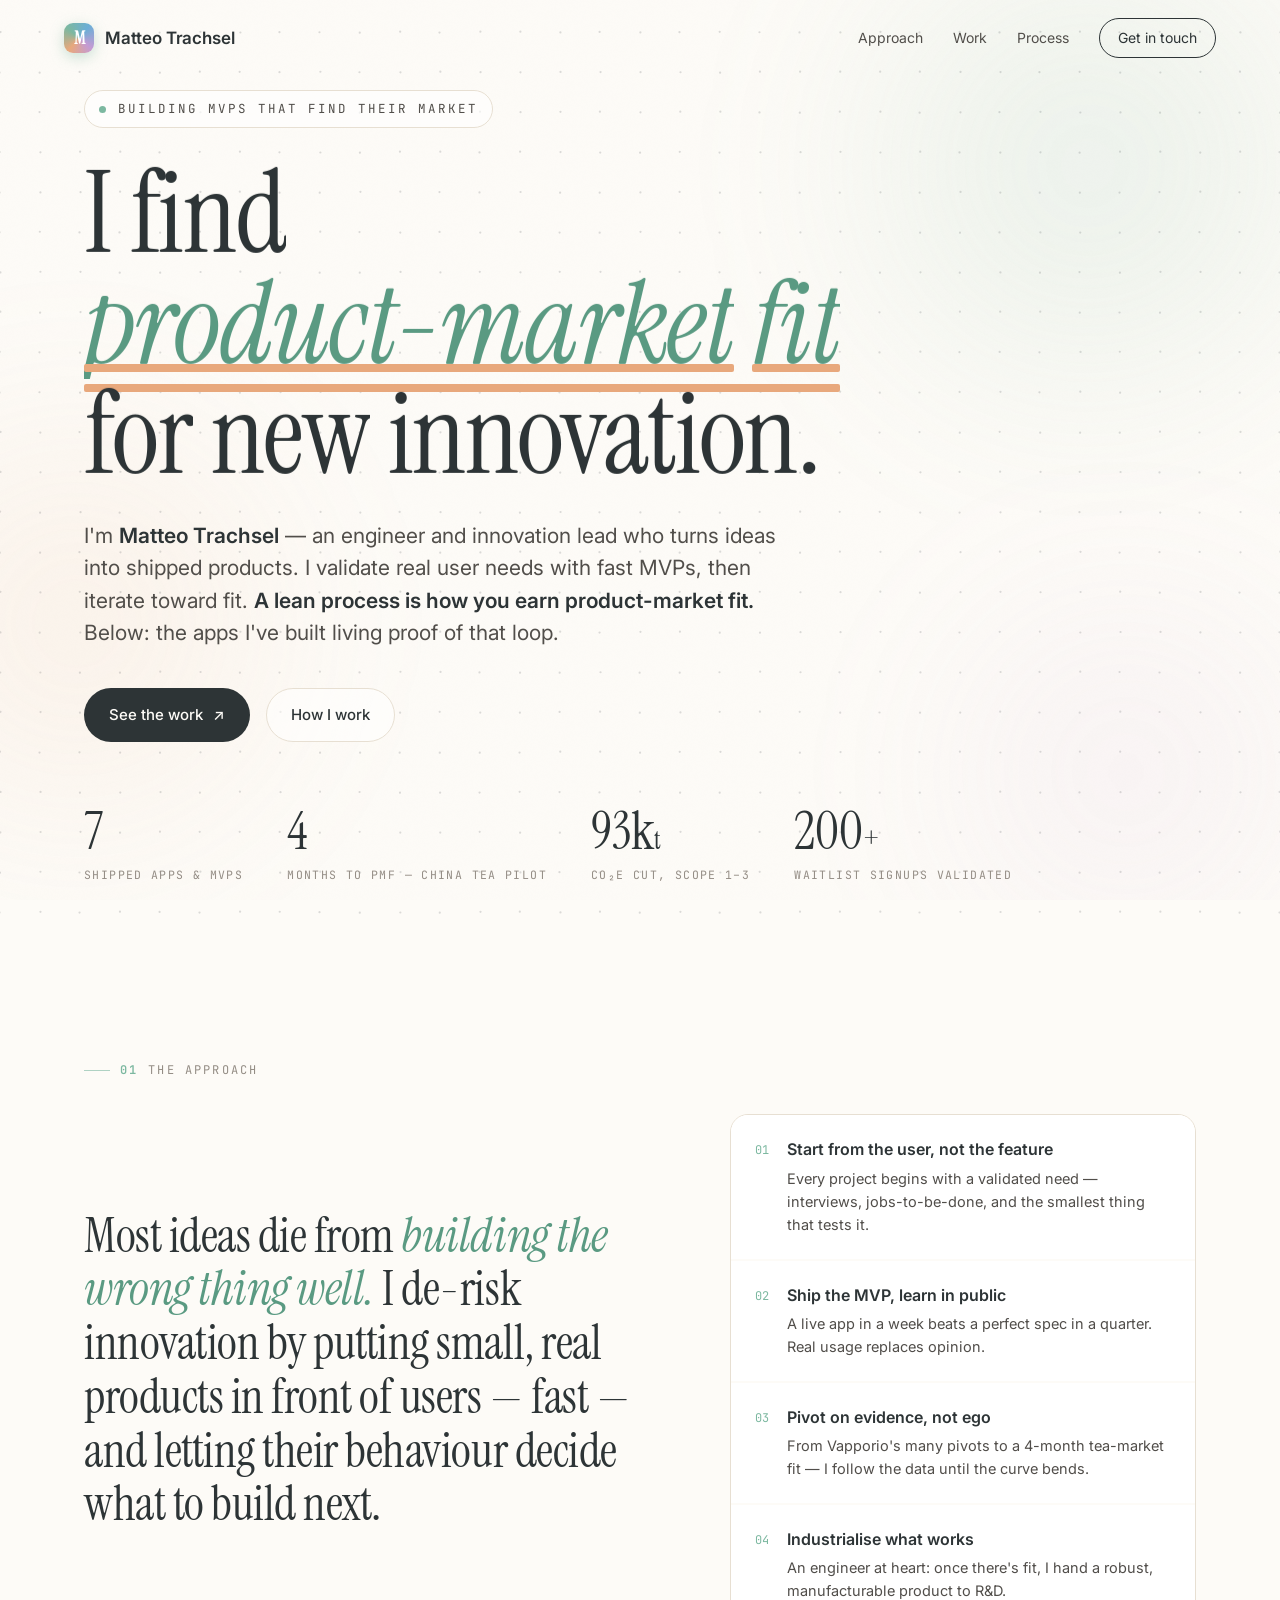
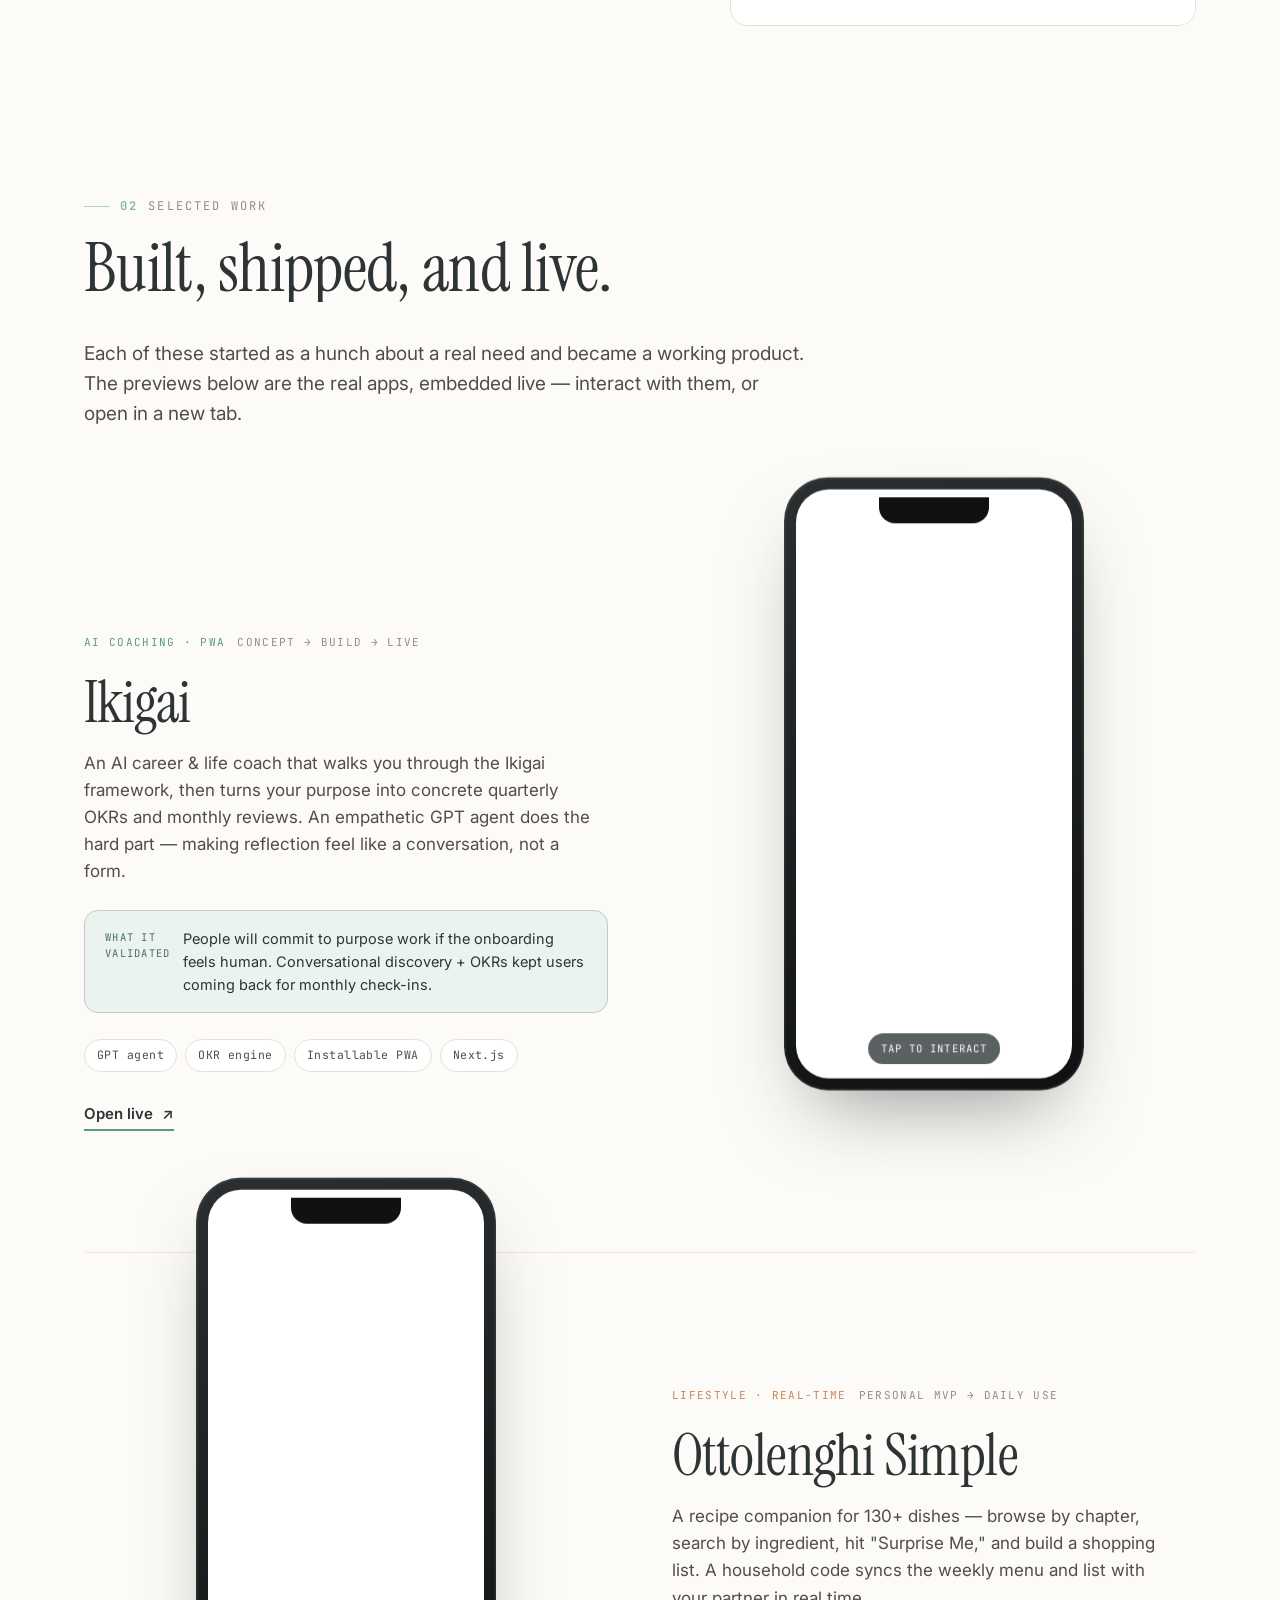
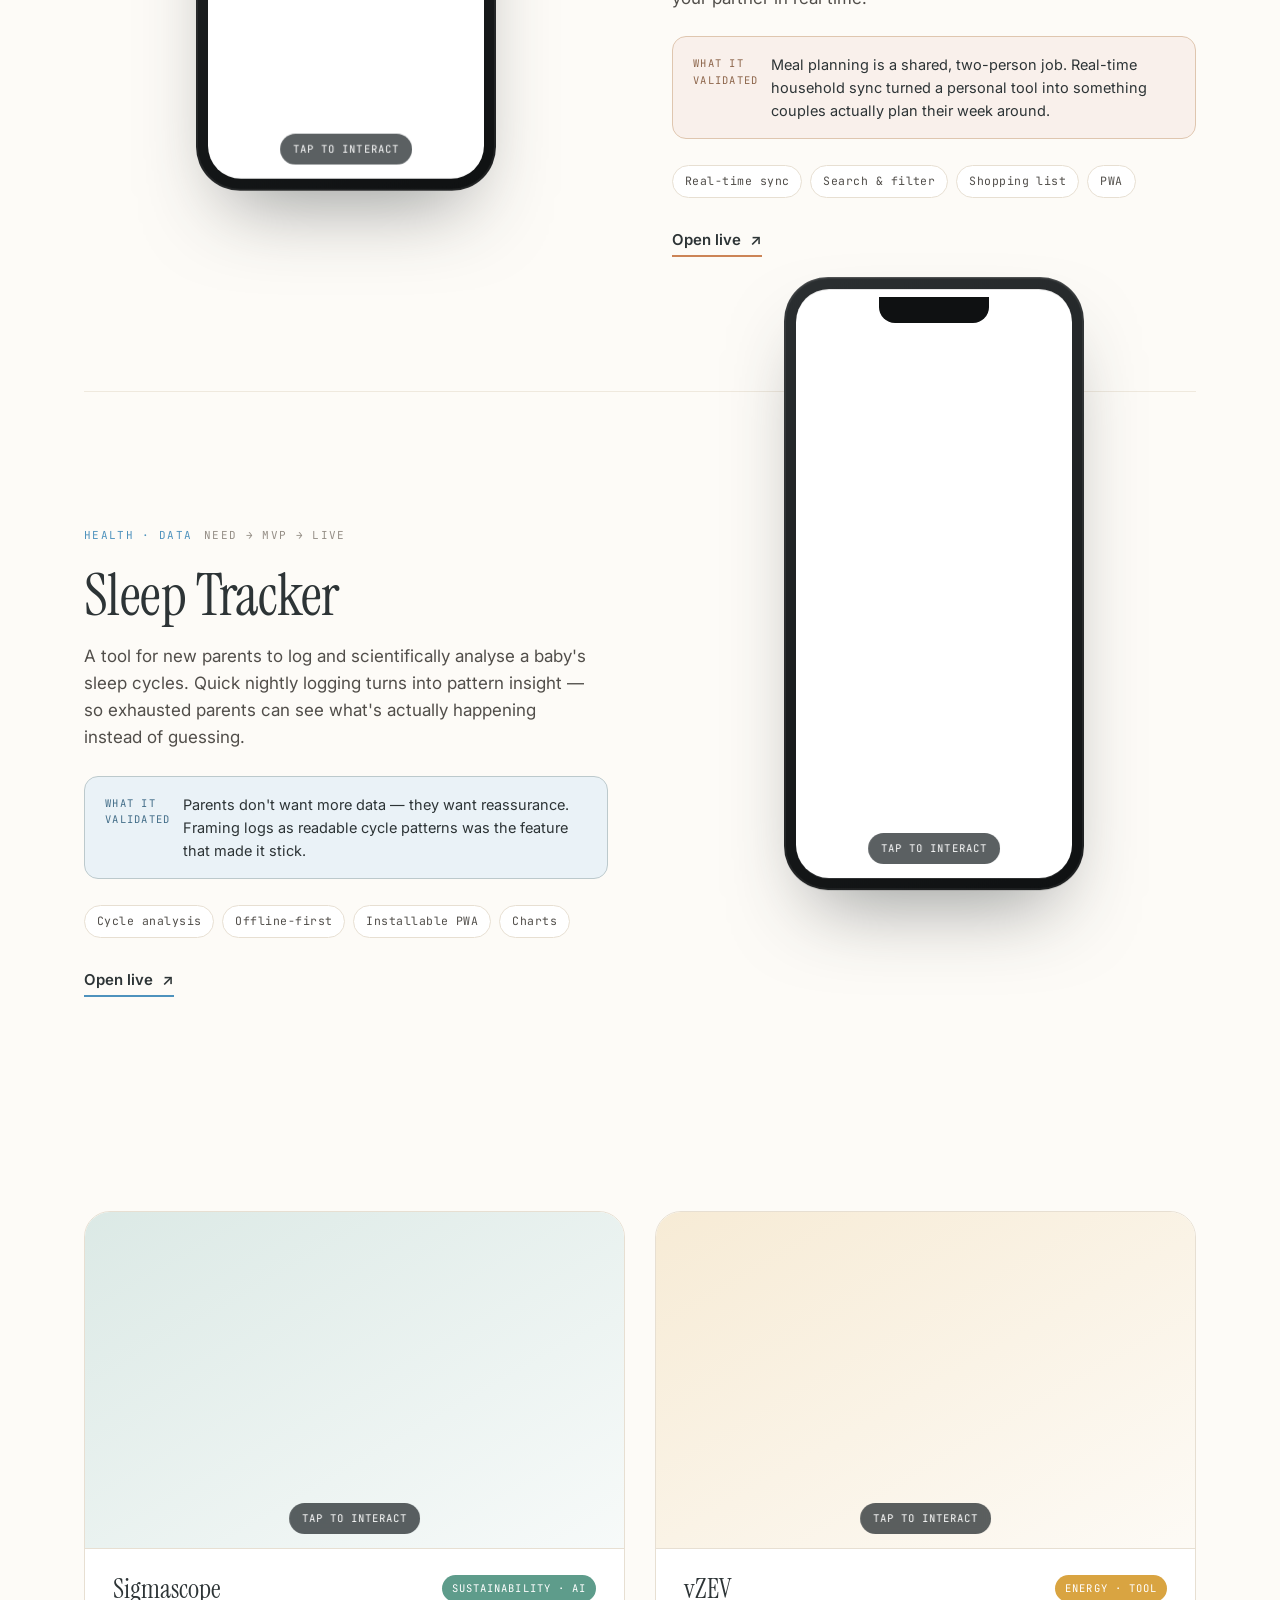
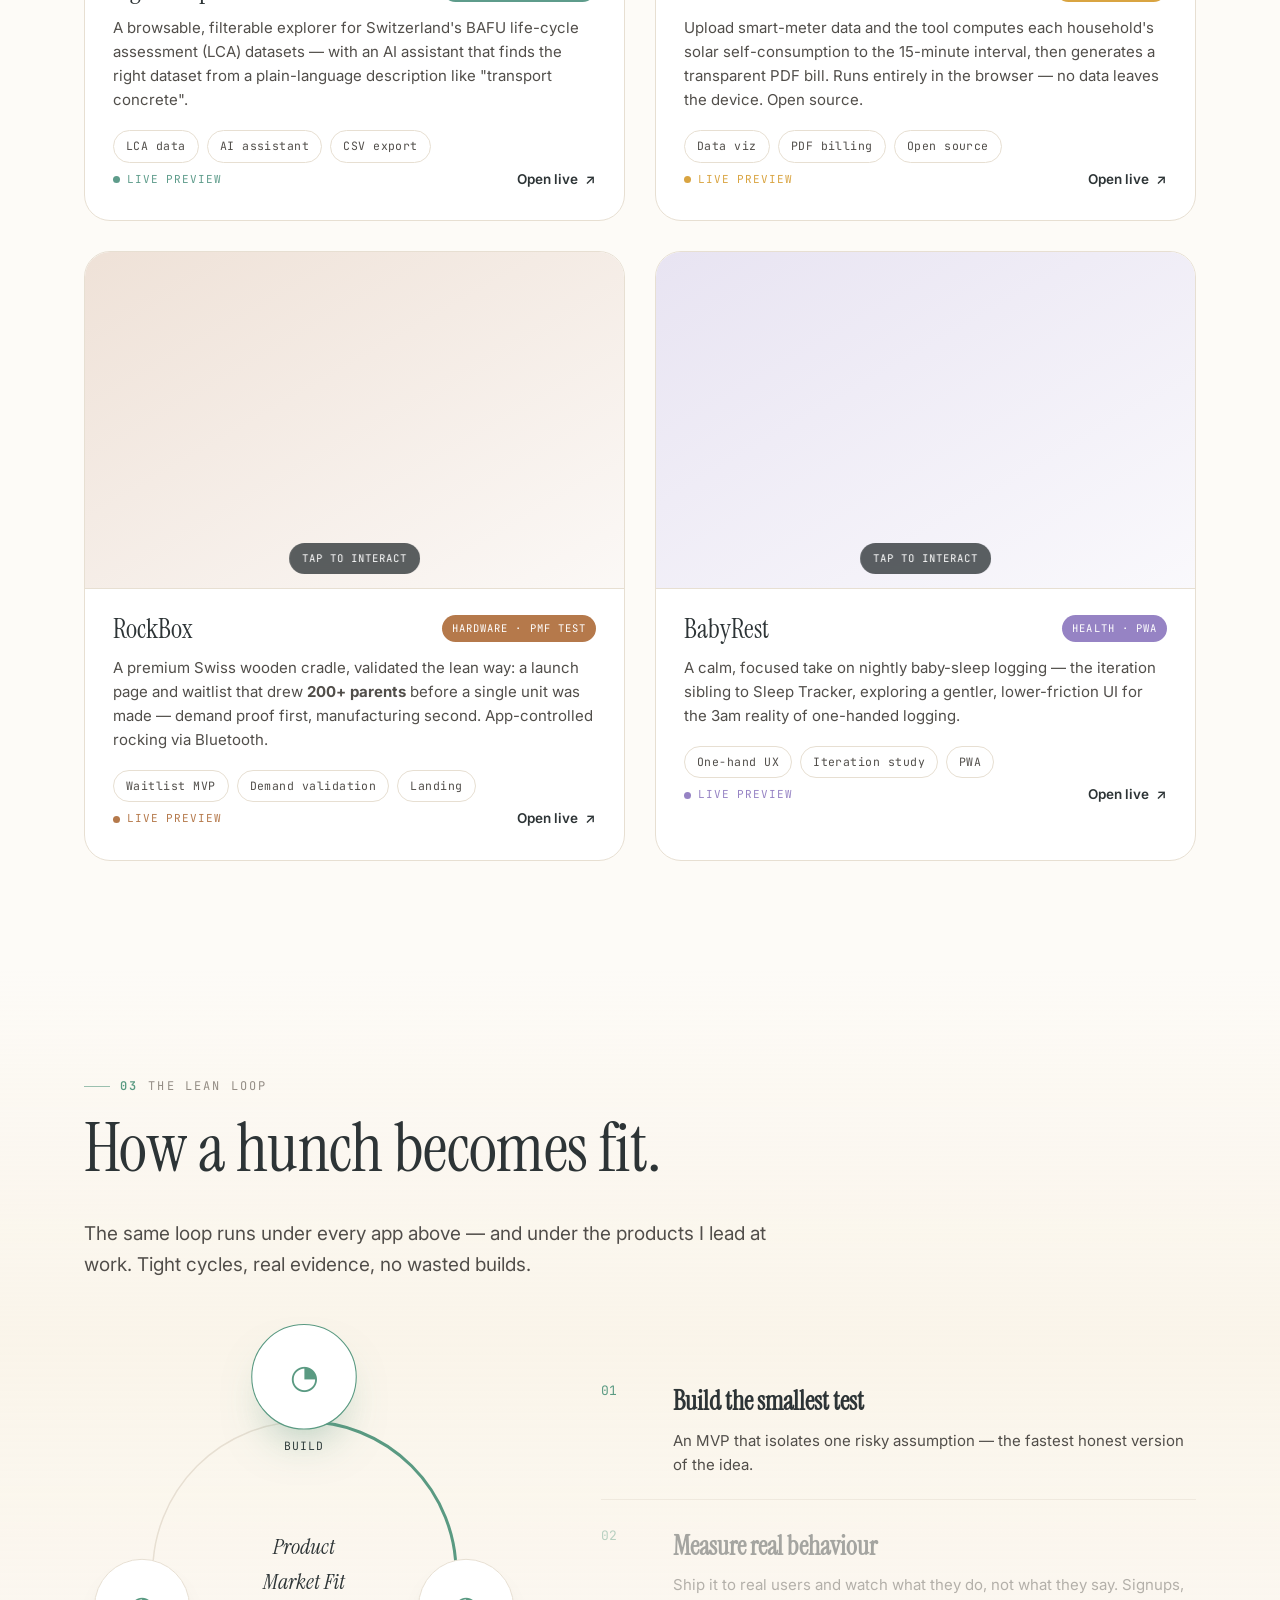
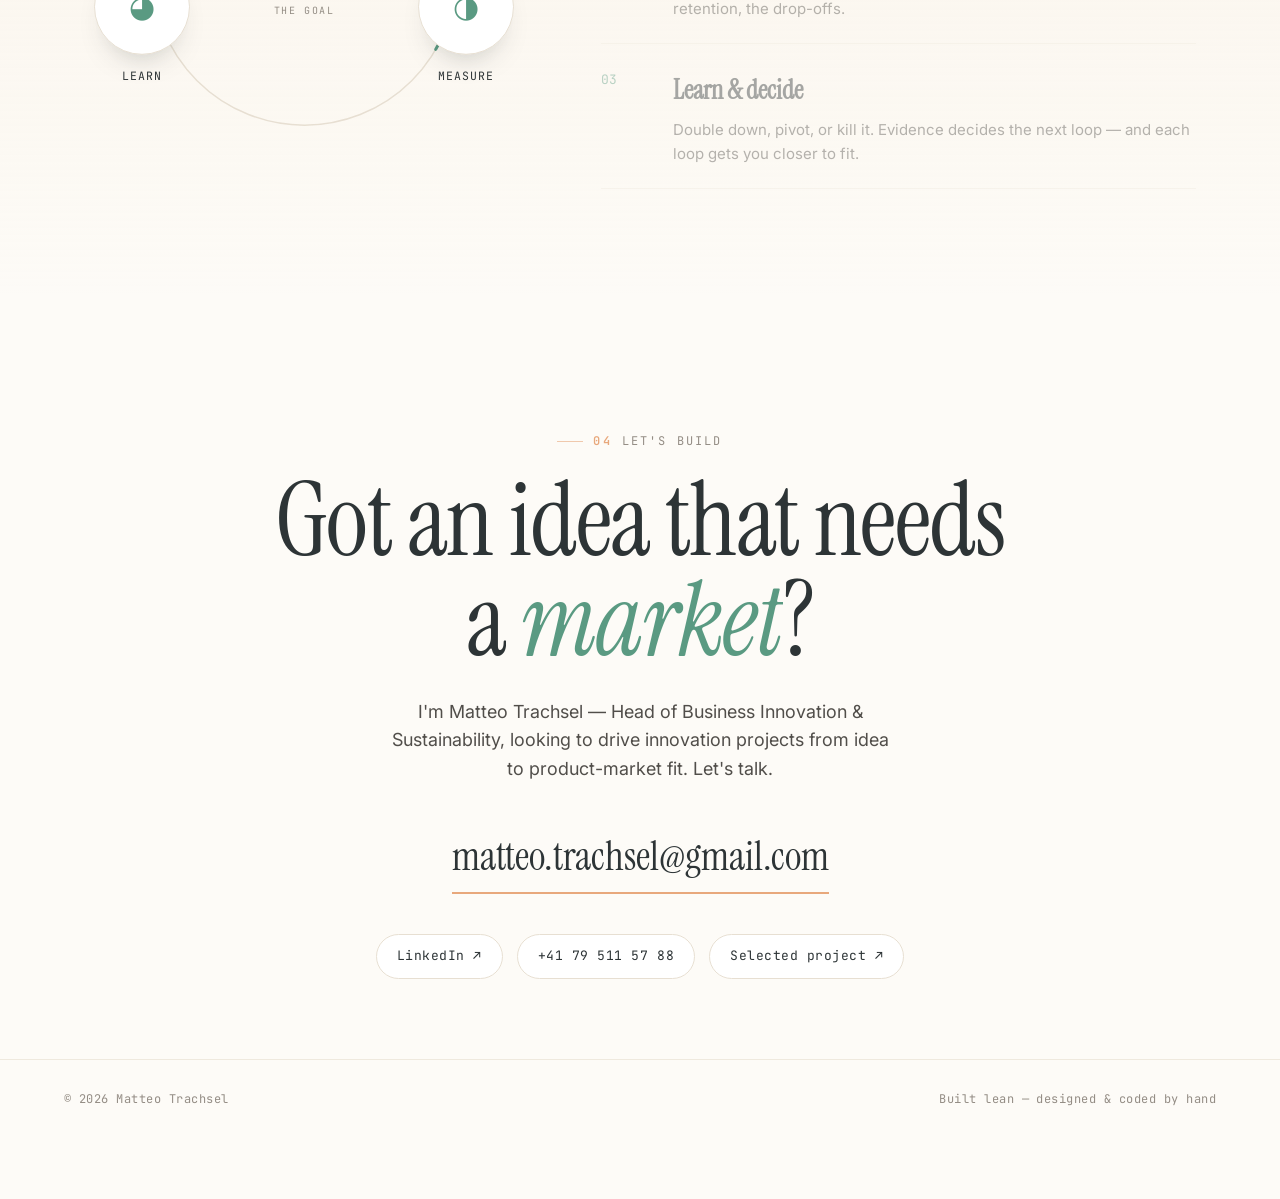
==== commit 30082e9c: "Remove "Head of Business Innovation" from hero eyebrow https://claude.ai/code/session_01VRsZwaXYN2fL" ====
--- a/index.html
+++ b/index.html
@@ -51,7 +51,7 @@
 <header class="hero" id="top">
   <canvas class="dot-field" id="dotField" aria-hidden="true"></canvas>
   <div class="wrap">
-    <span class="eyebrow"><span class="dot"></span>Head of Business Innovation · Building MVPs that find their market</span>
+    <span class="eyebrow"><span class="dot"></span>Building MVPs that find their market</span>
     <h1 class="split">I find <span class="em">product-market&nbsp;fit</span> for new innovation.</h1>
     <p class="lede">I'm <b>Matteo Trachsel</b> — an engineer and innovation lead who turns ideas into shipped products. I validate real user needs with fast MVPs, then iterate toward fit. <b>A lean process is how you earn product-market fit.</b> Below: the apps I've built living proof of that loop.</p>
     <div class="actions">
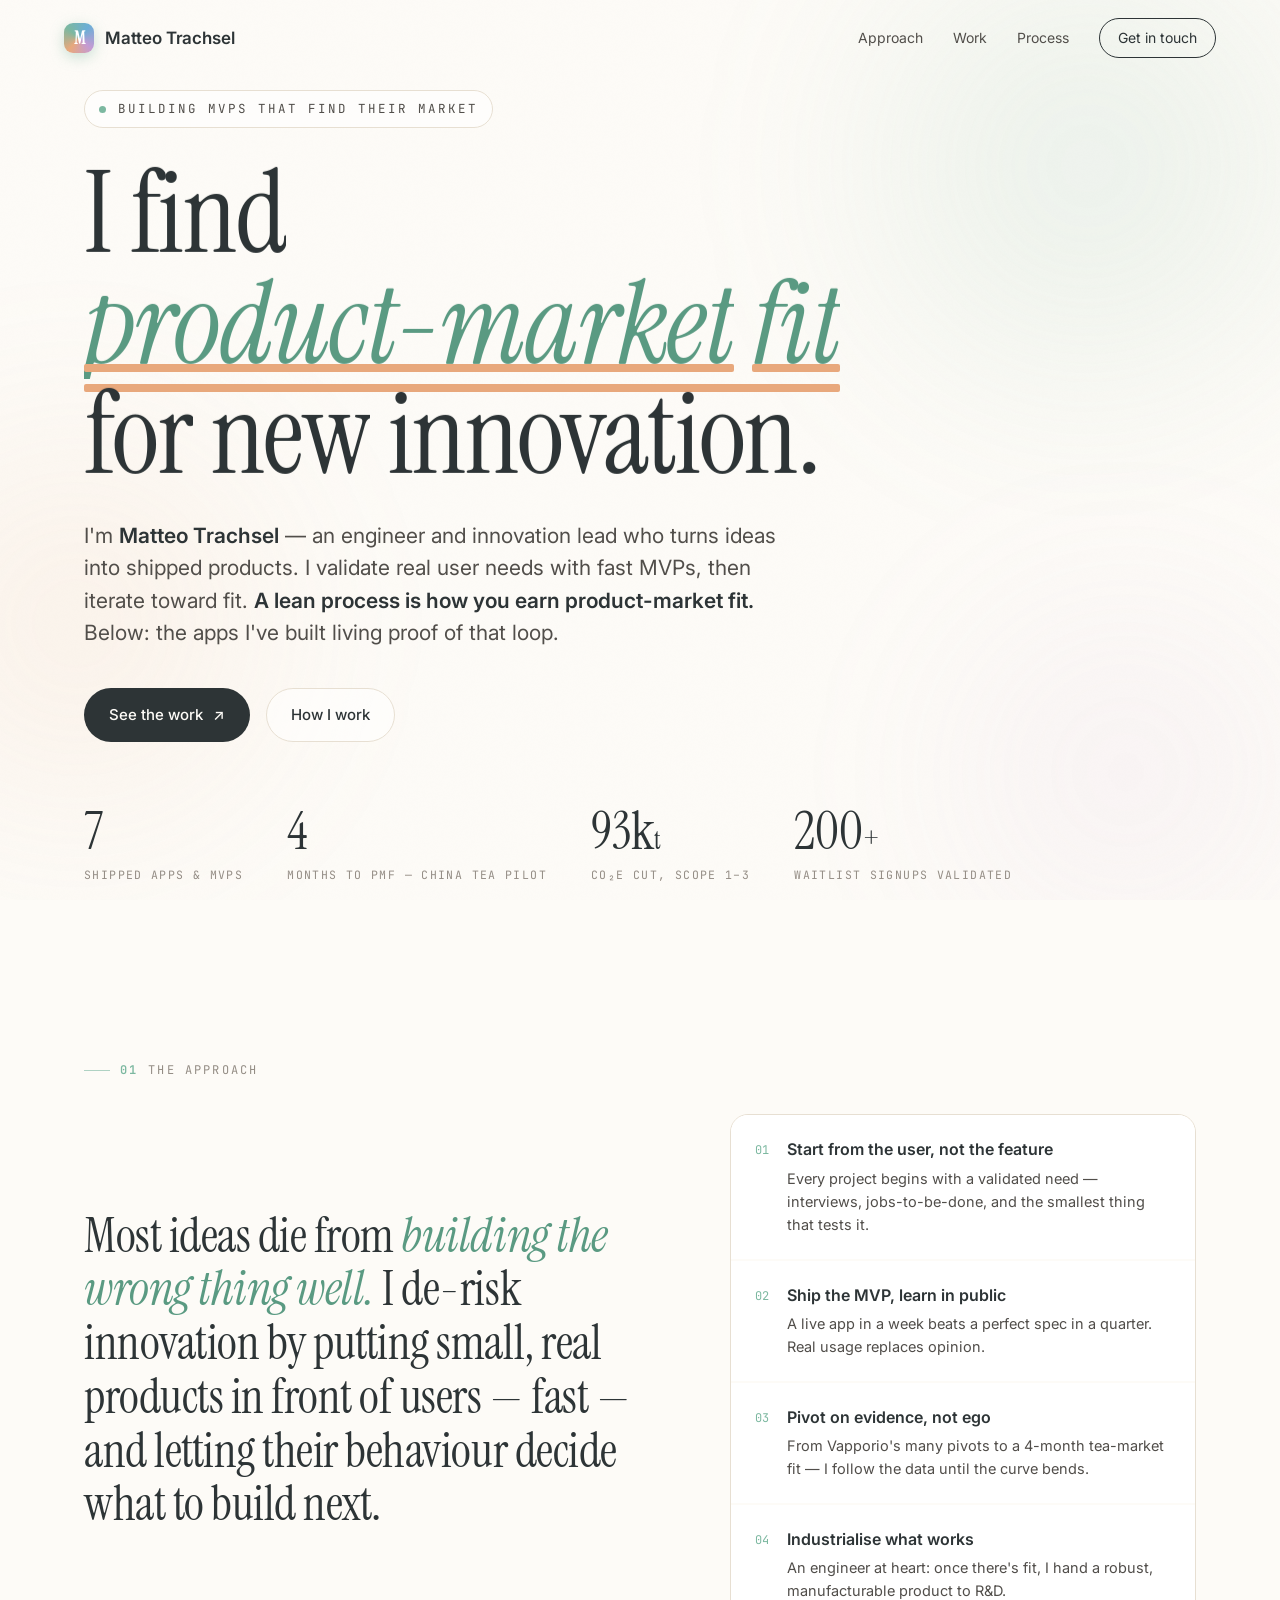
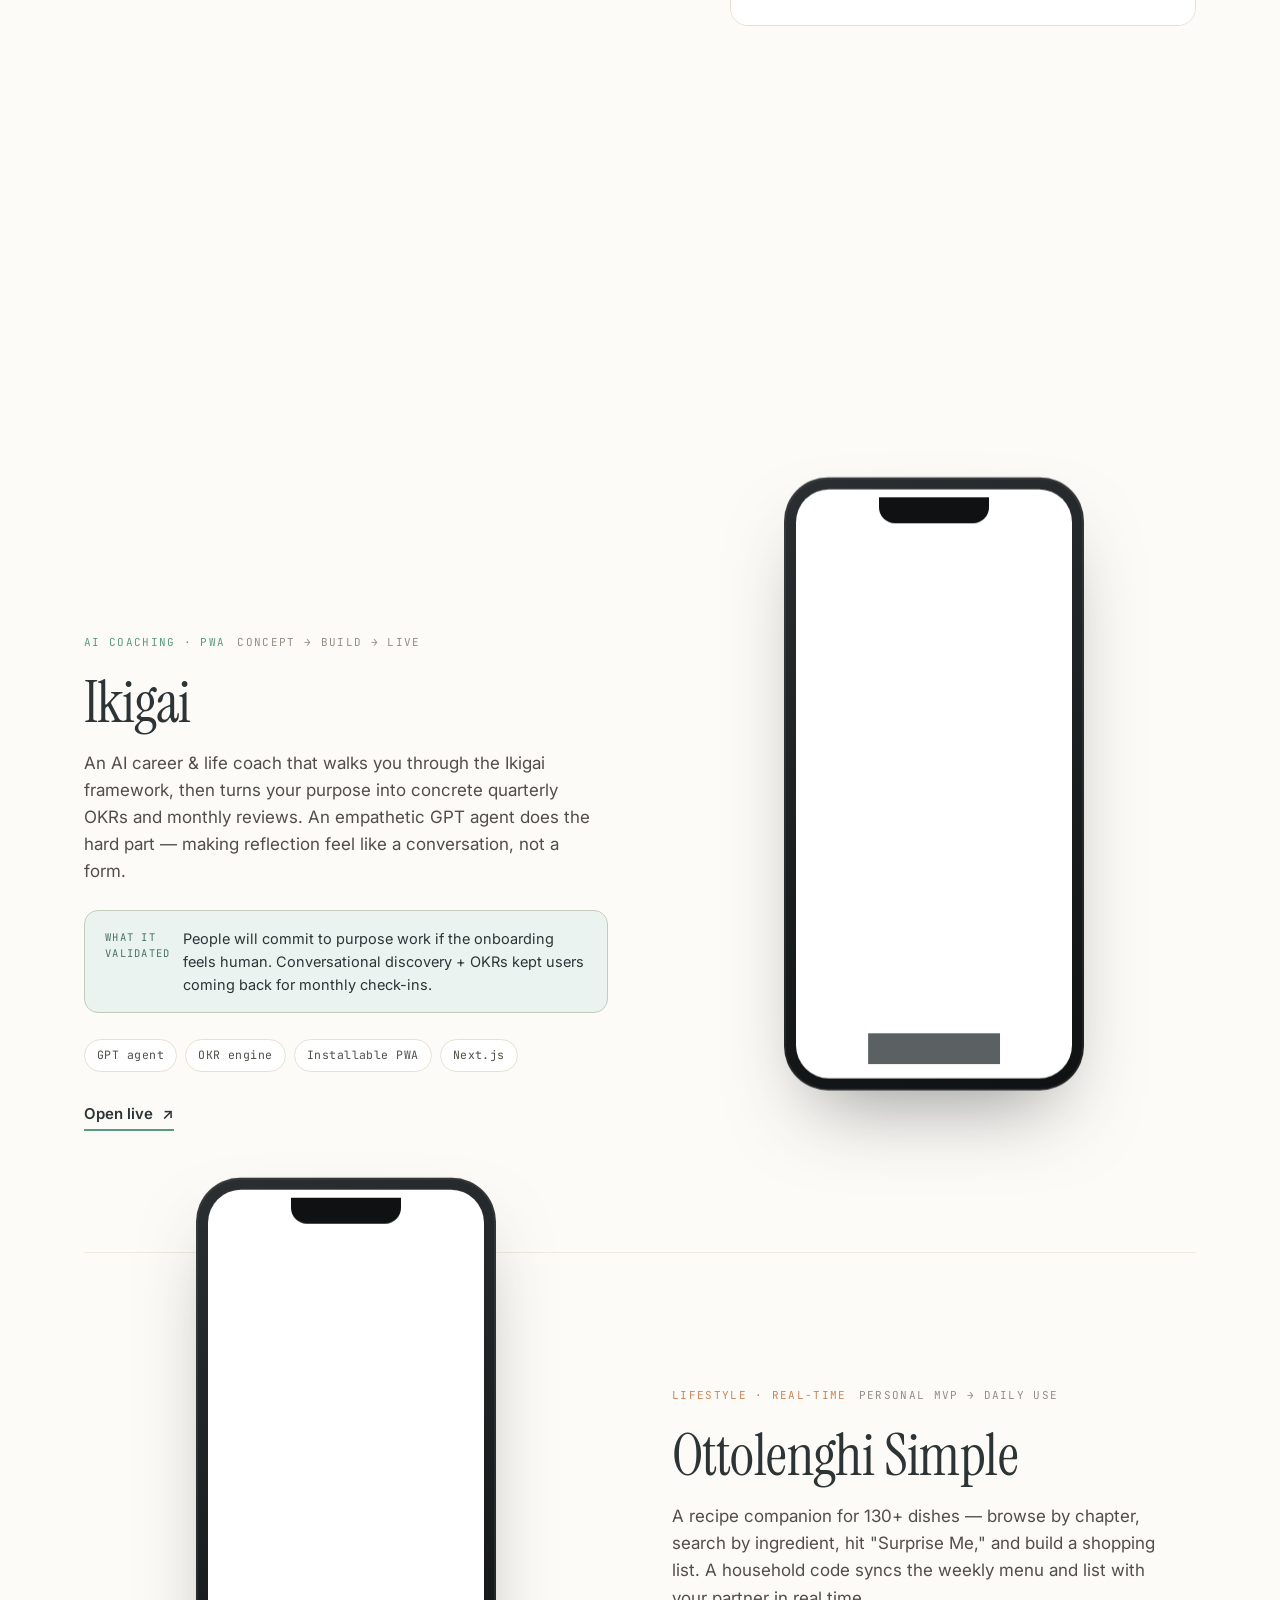
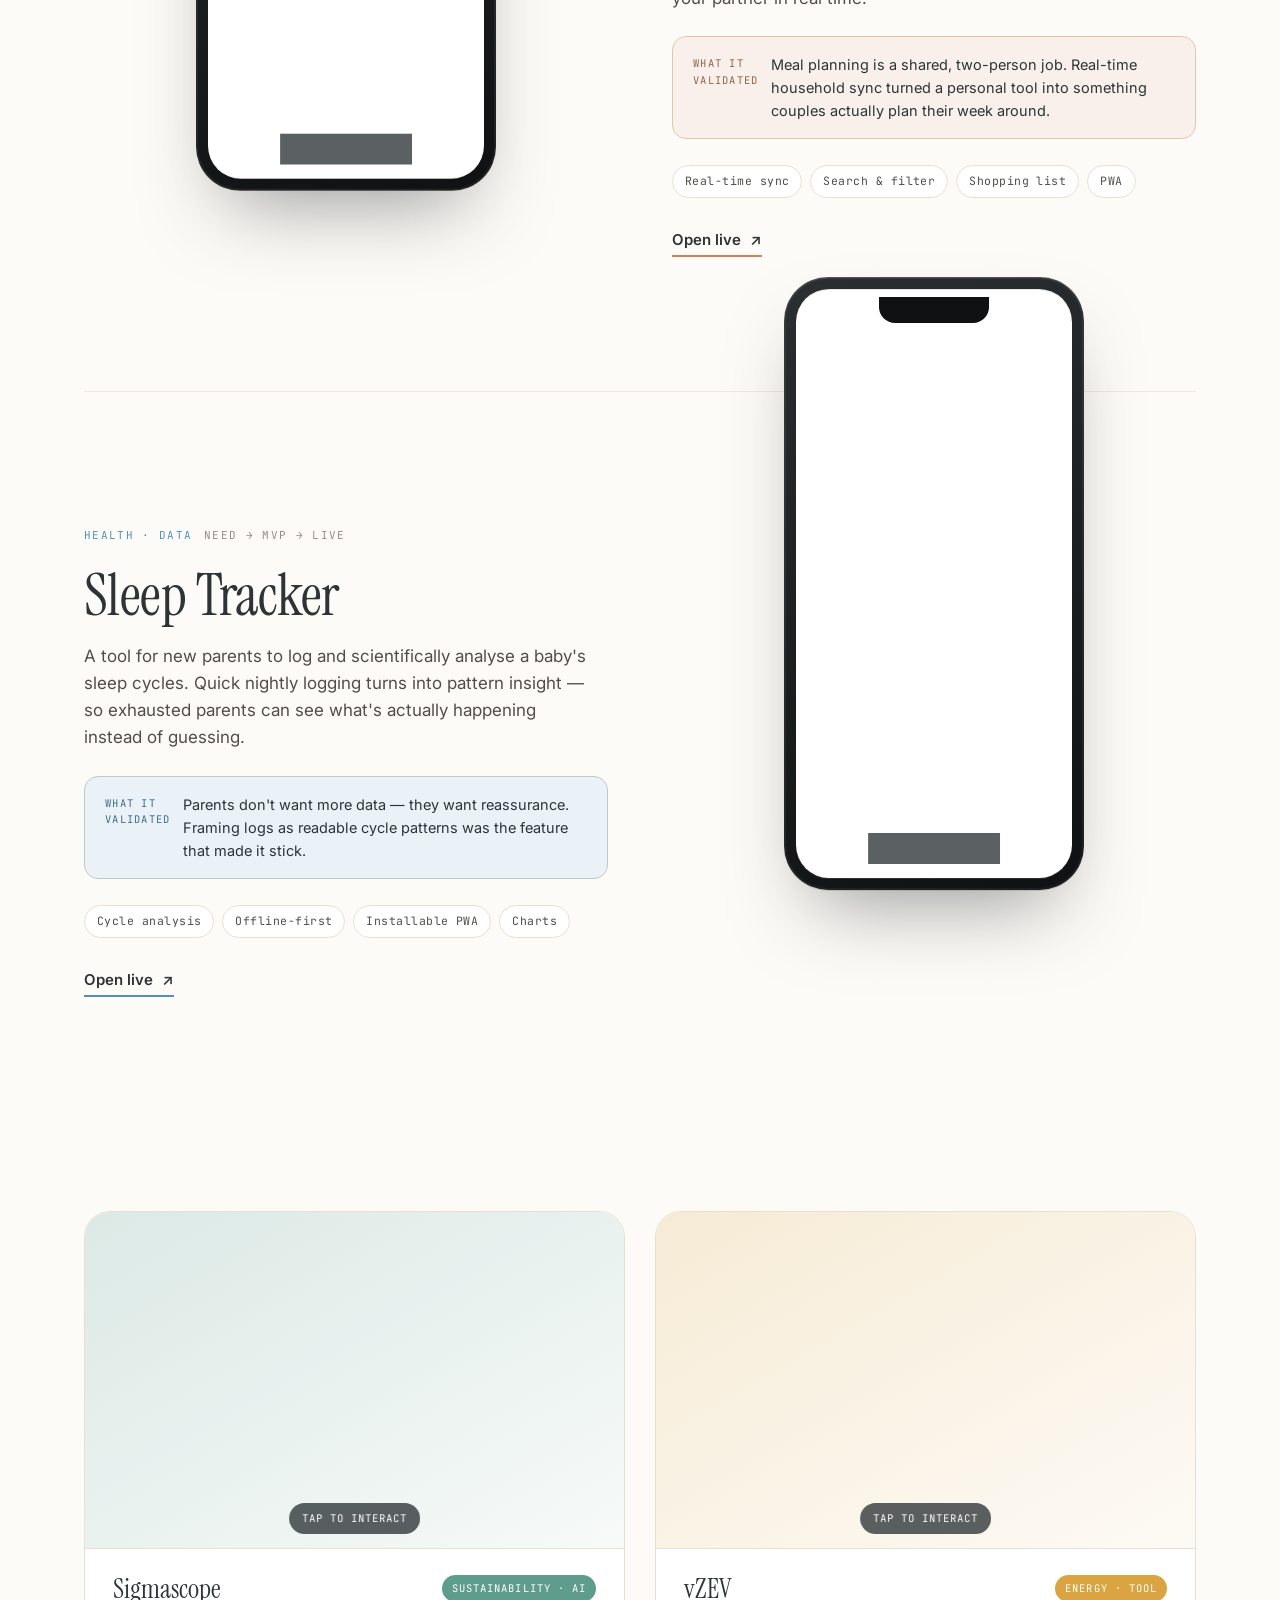
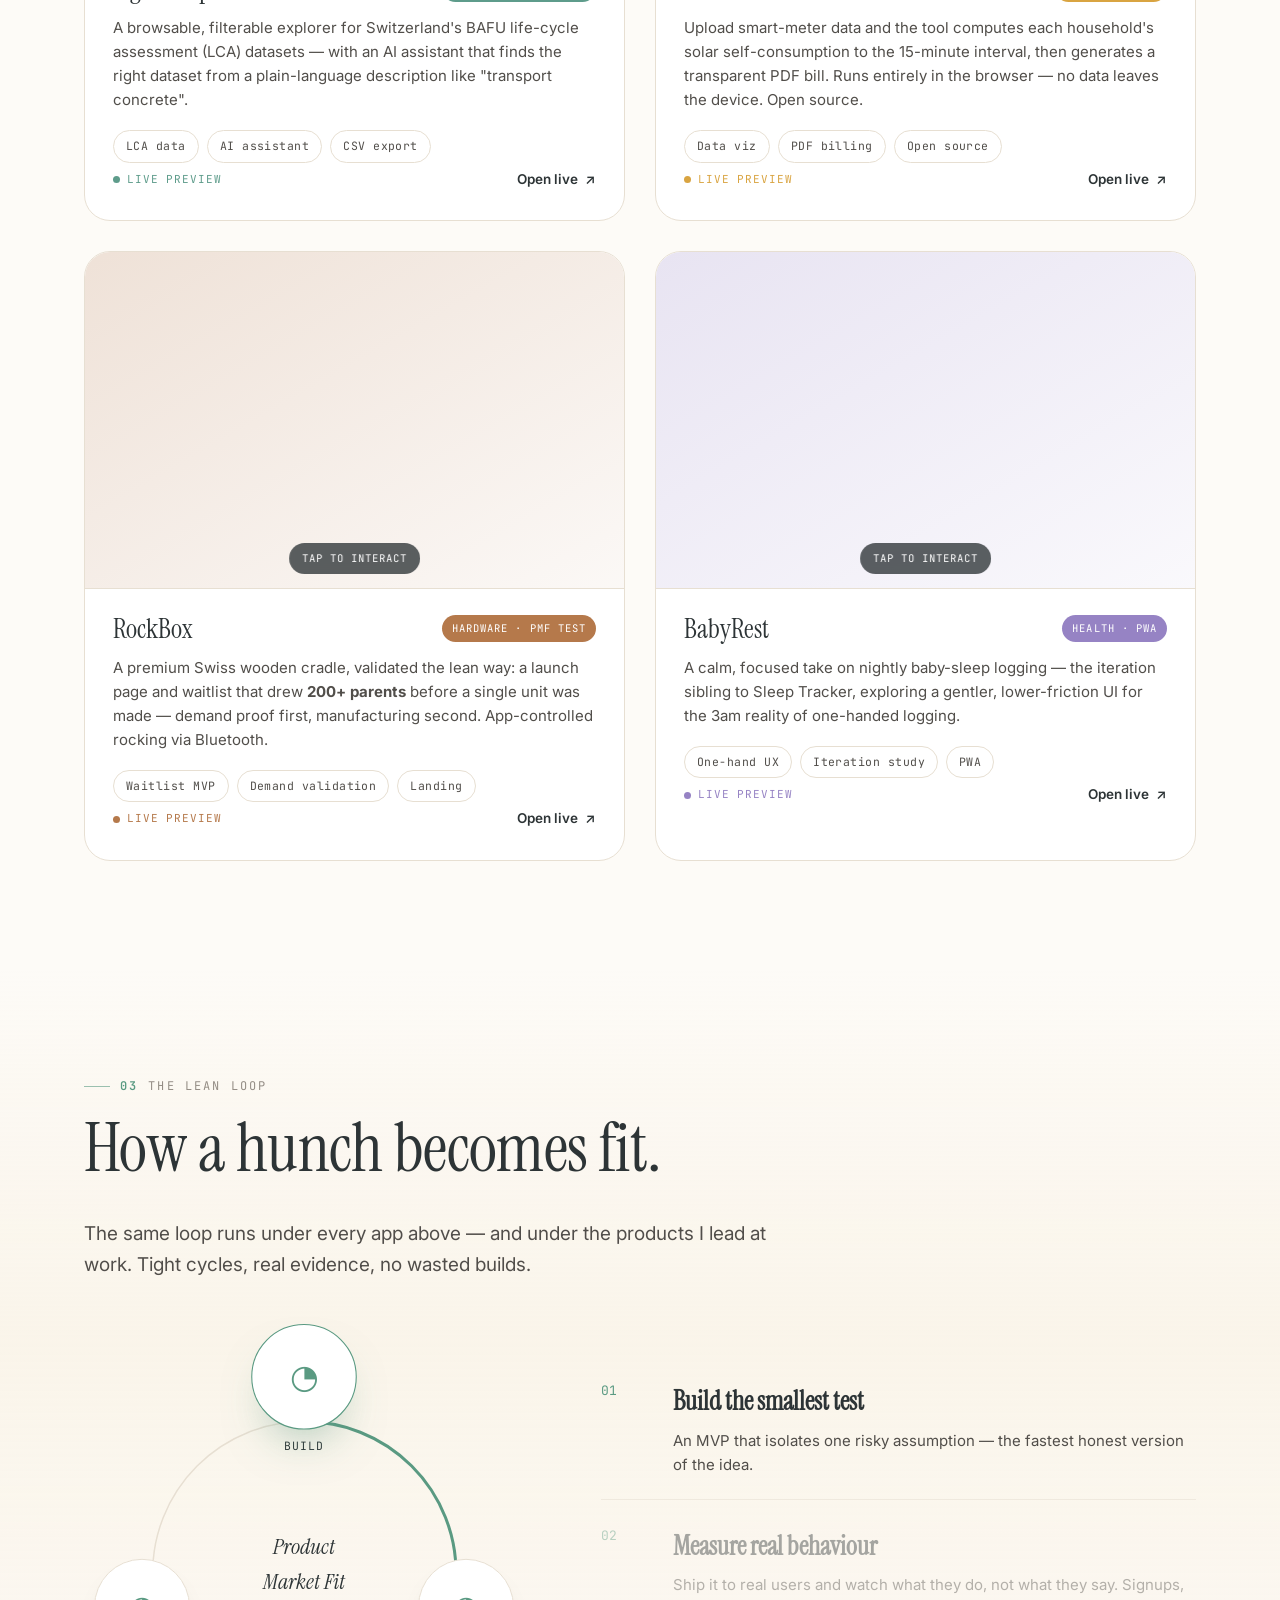
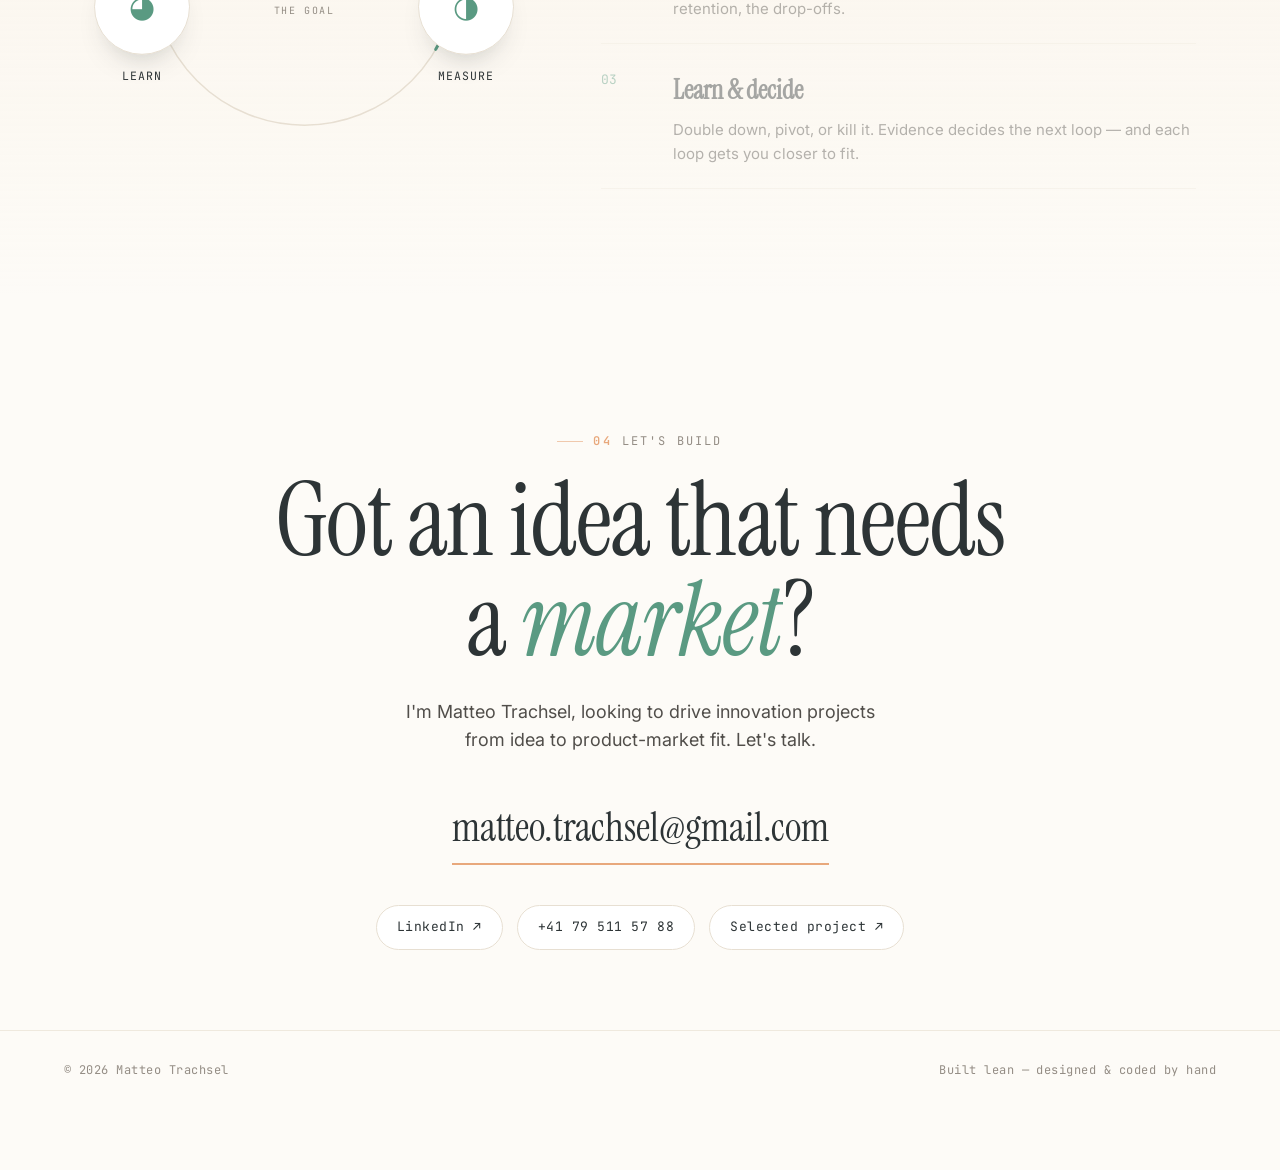
==== commit 04433ffa: "Remove "Head of Business Innovation & Sustainability" from contact copy https://claude.ai/code/sessi" ====
--- a/index.html
+++ b/index.html
@@ -313,7 +313,7 @@
   <div class="wrap">
     <div class="kicker reveal" style="justify-content:center;"><span class="idx">04</span> Let's build</div>
     <h2 class="reveal" style="margin-top:20px;">Got an idea that needs<br>a <span class="em">market</span>?</h2>
-    <p class="sub reveal d1">I'm Matteo Trachsel — Head of Business Innovation &amp; Sustainability, looking to drive innovation projects from idea to product-market fit. Let's talk.</p>
+    <p class="sub reveal d1">I'm Matteo Trachsel, looking to drive innovation projects from idea to product-market fit. Let's talk.</p>
     <a class="mail reveal d1" href="mailto:matteo.trachsel@gmail.com">matteo.trachsel@gmail.com</a>
     <div class="social reveal d2">
       <a href="https://www.linkedin.com/in/matteotrachsel" target="_blank" rel="noopener">LinkedIn ↗</a>
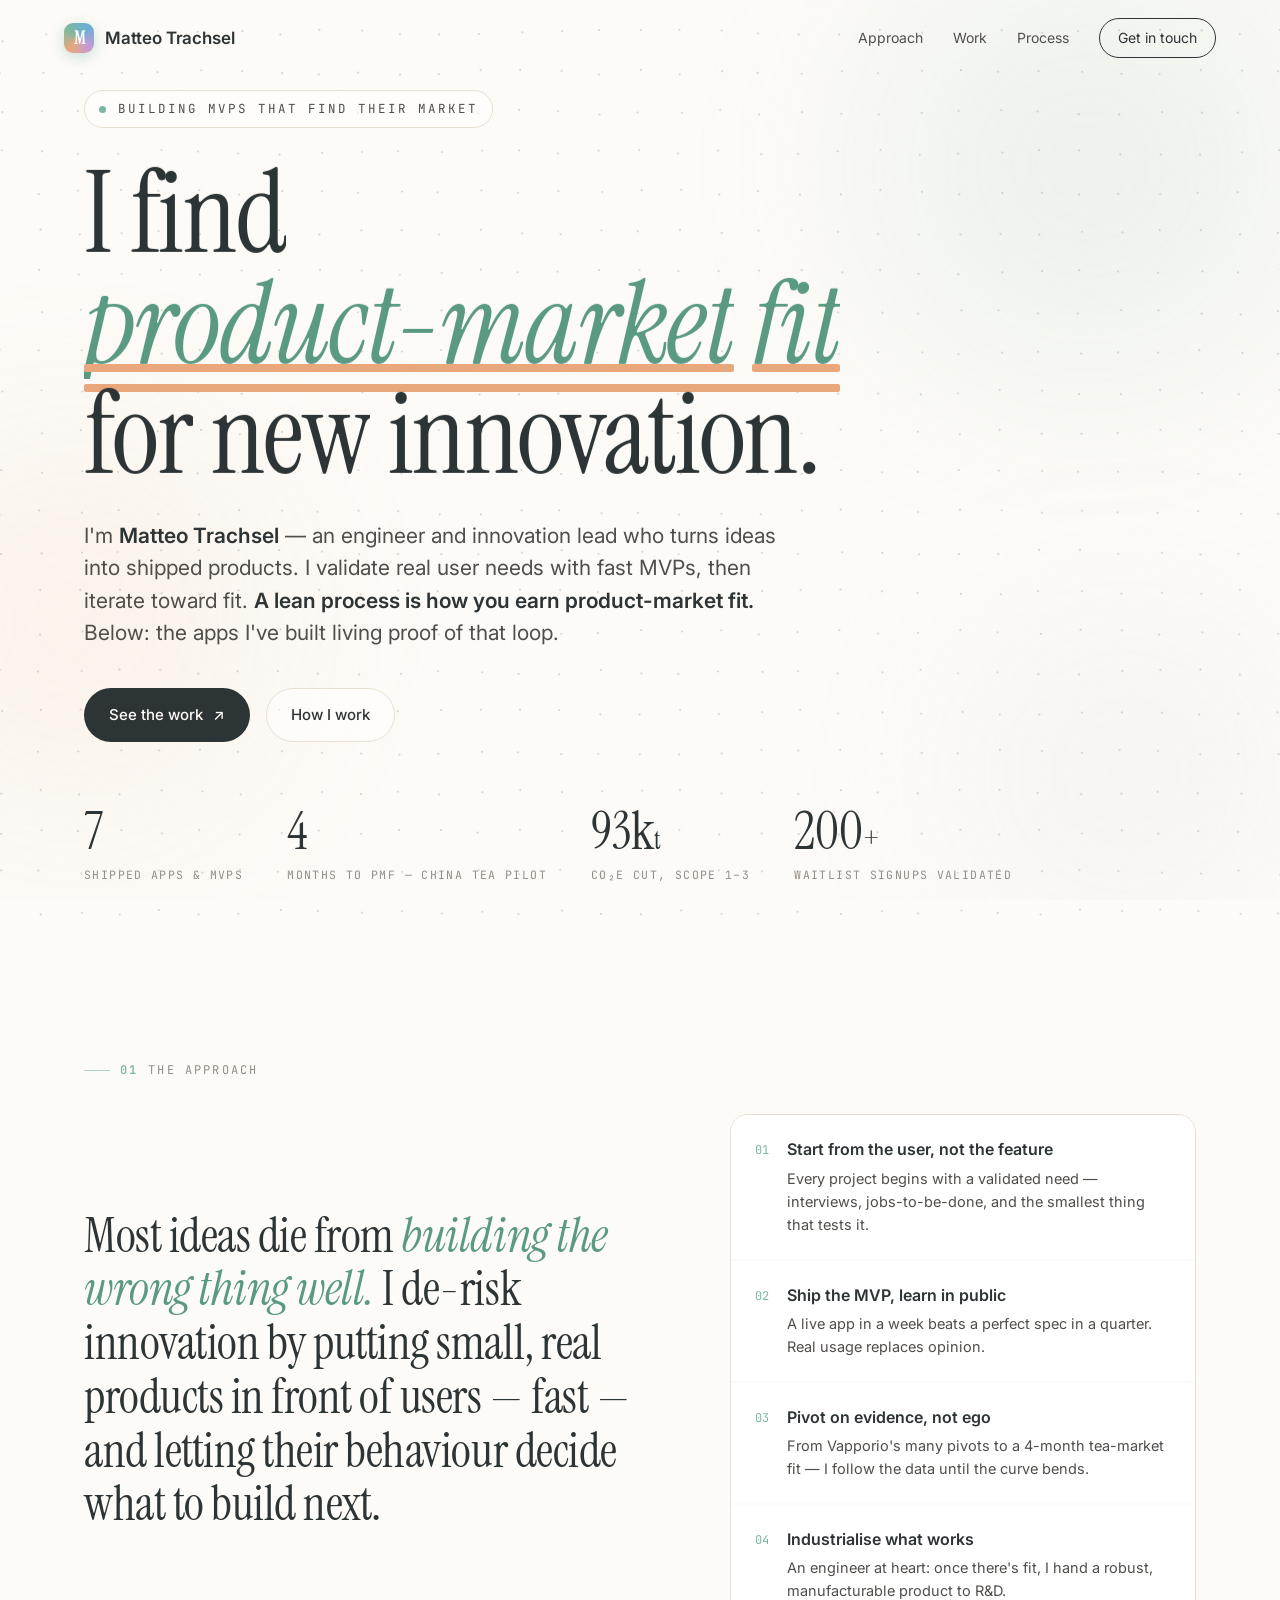
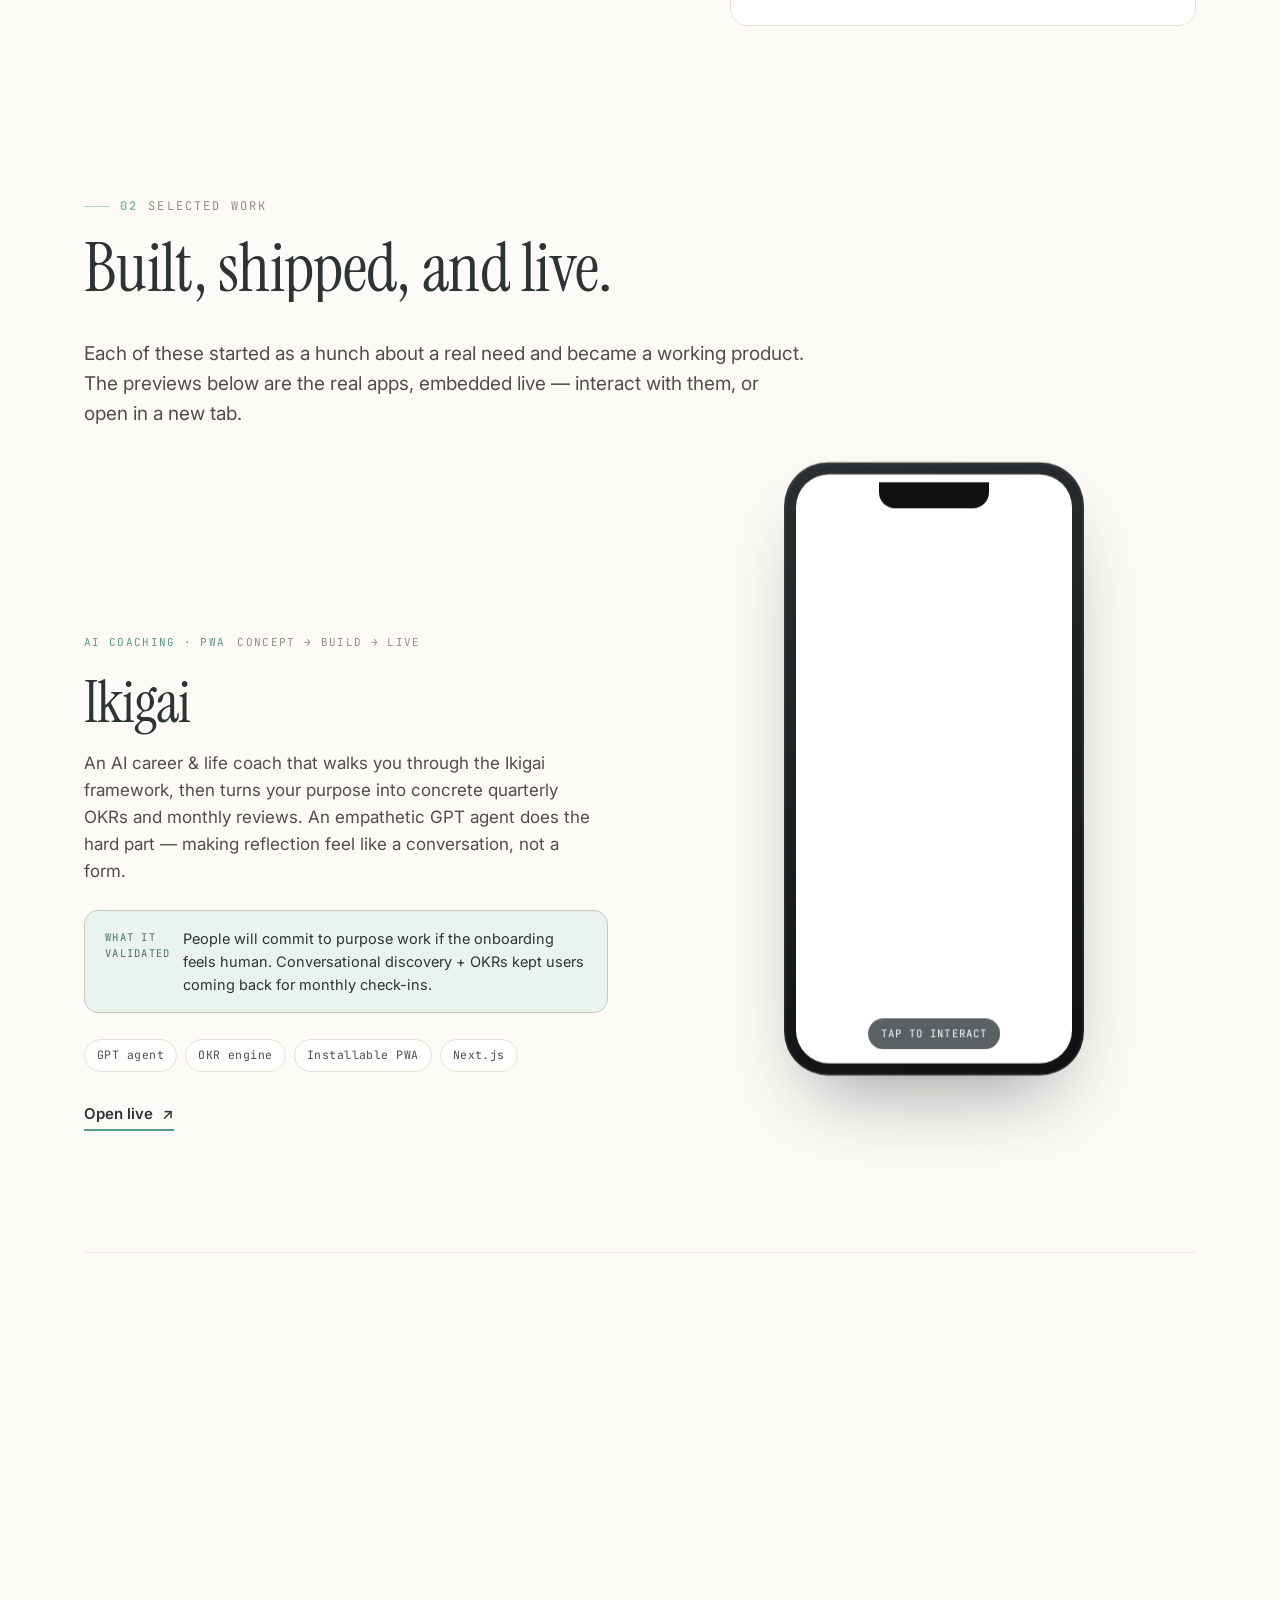
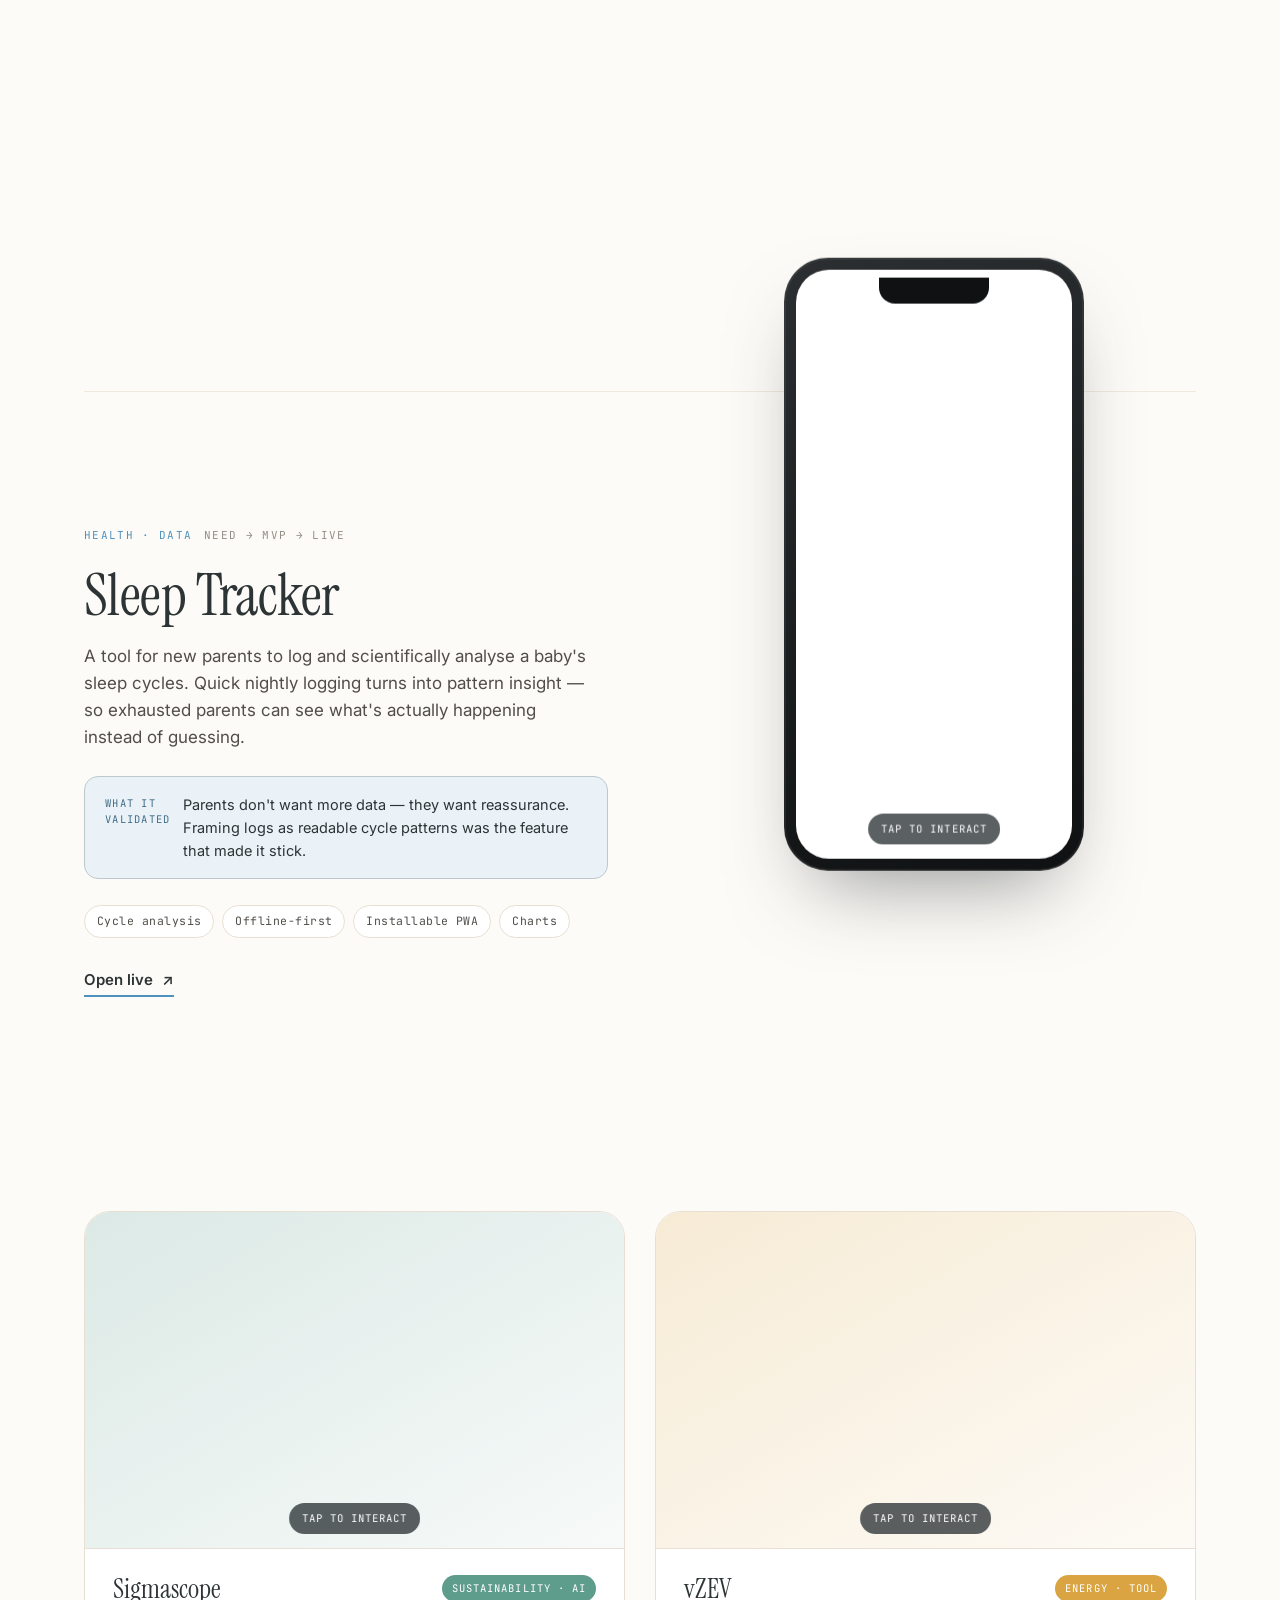
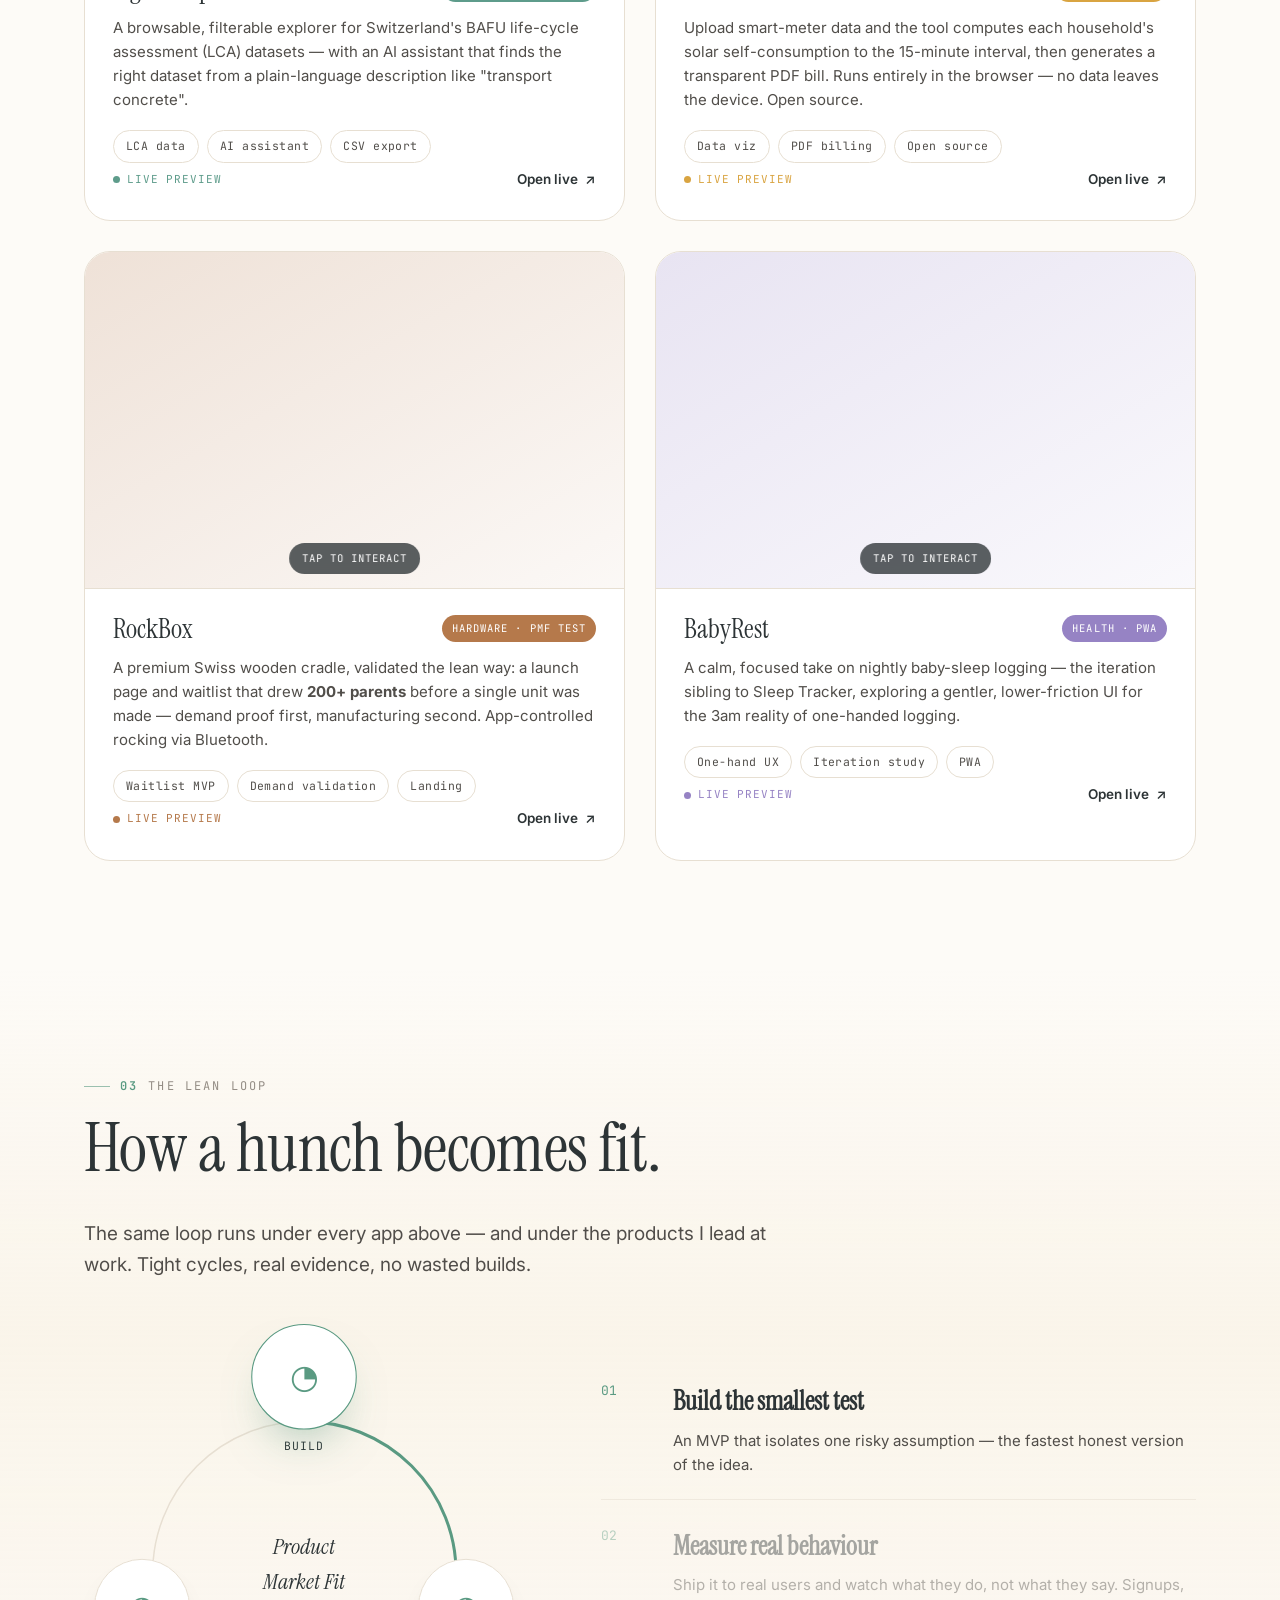
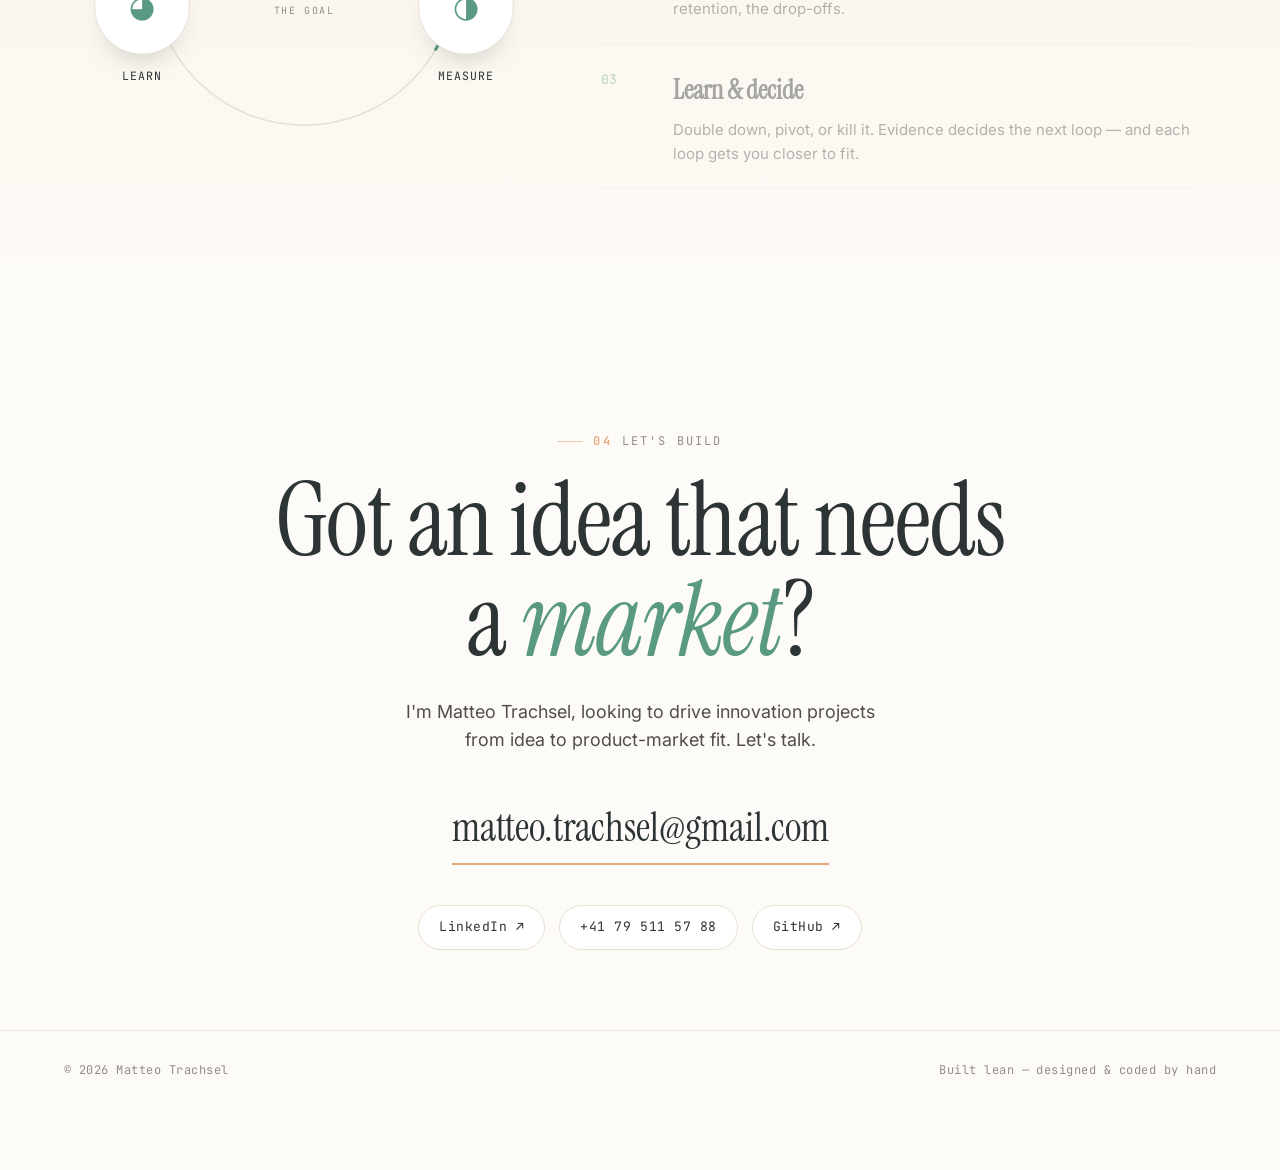
==== commit 03a5e1f1: "Swap Thermoplan report link for GitHub profile in contact https://claude.ai/code/session_01VRsZwaXYN" ====
--- a/index.html
+++ b/index.html
@@ -318,7 +318,7 @@
     <div class="social reveal d2">
       <a href="https://www.linkedin.com/in/matteotrachsel" target="_blank" rel="noopener">LinkedIn ↗</a>
       <a href="tel:+41795115788">+41 79 511 57 88</a>
-      <a href="https://report.thermoplan.ch/" target="_blank" rel="noopener">Selected project ↗</a>
+      <a href="https://github.com/matteotrachsel" target="_blank" rel="noopener">GitHub ↗</a>
     </div>
   </div>
   <div class="foot">
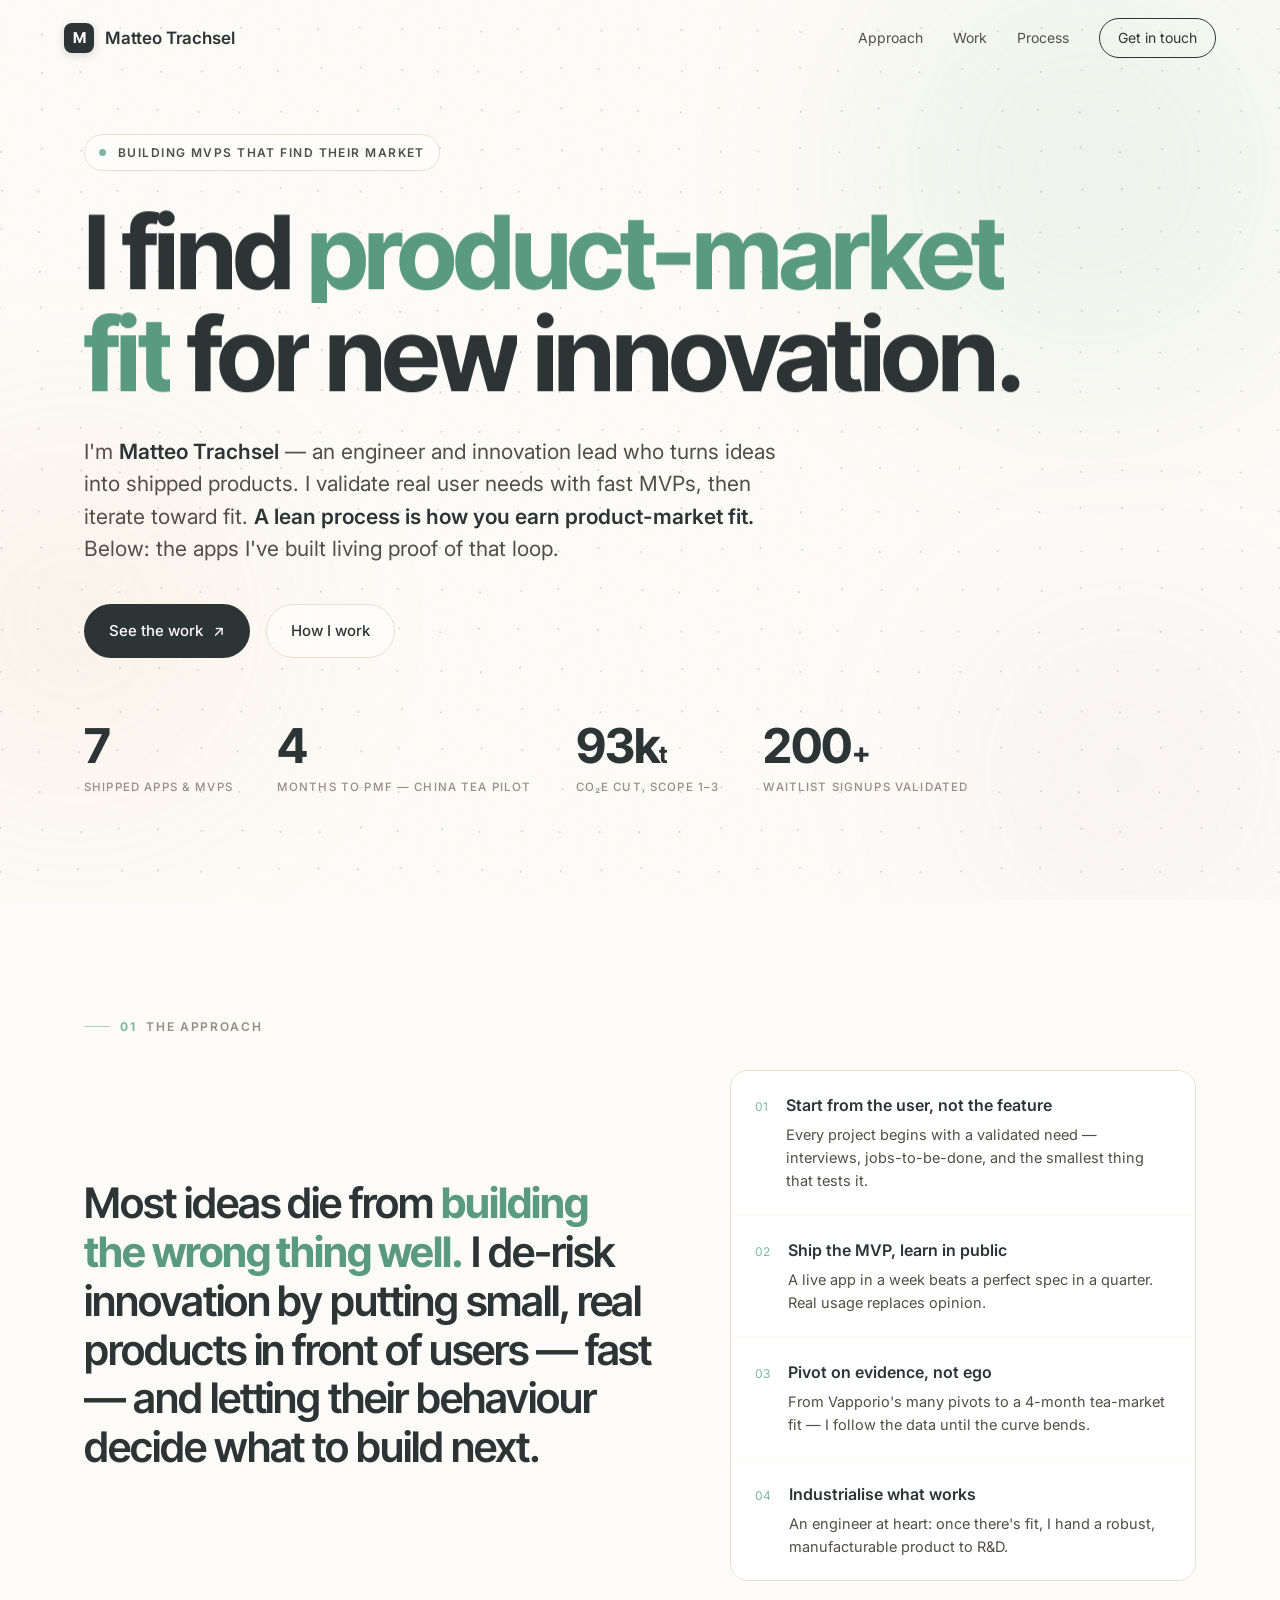
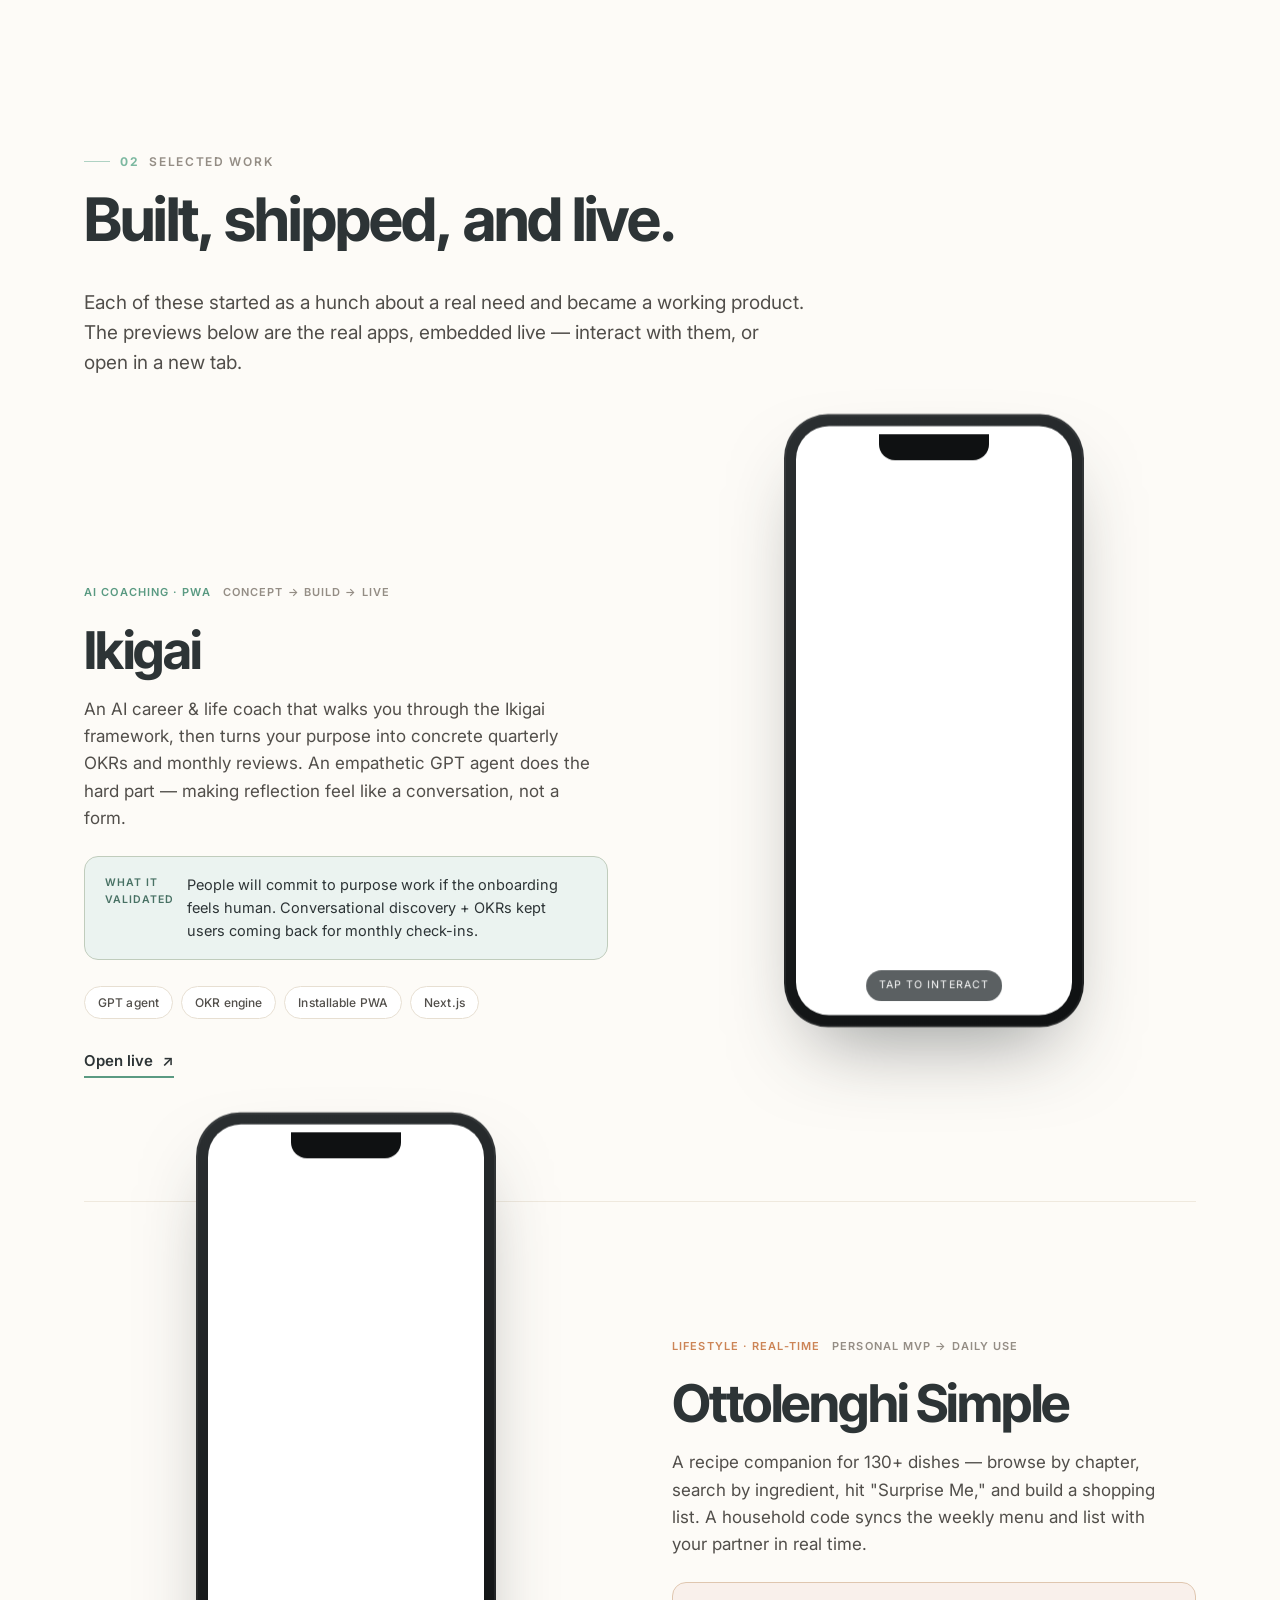
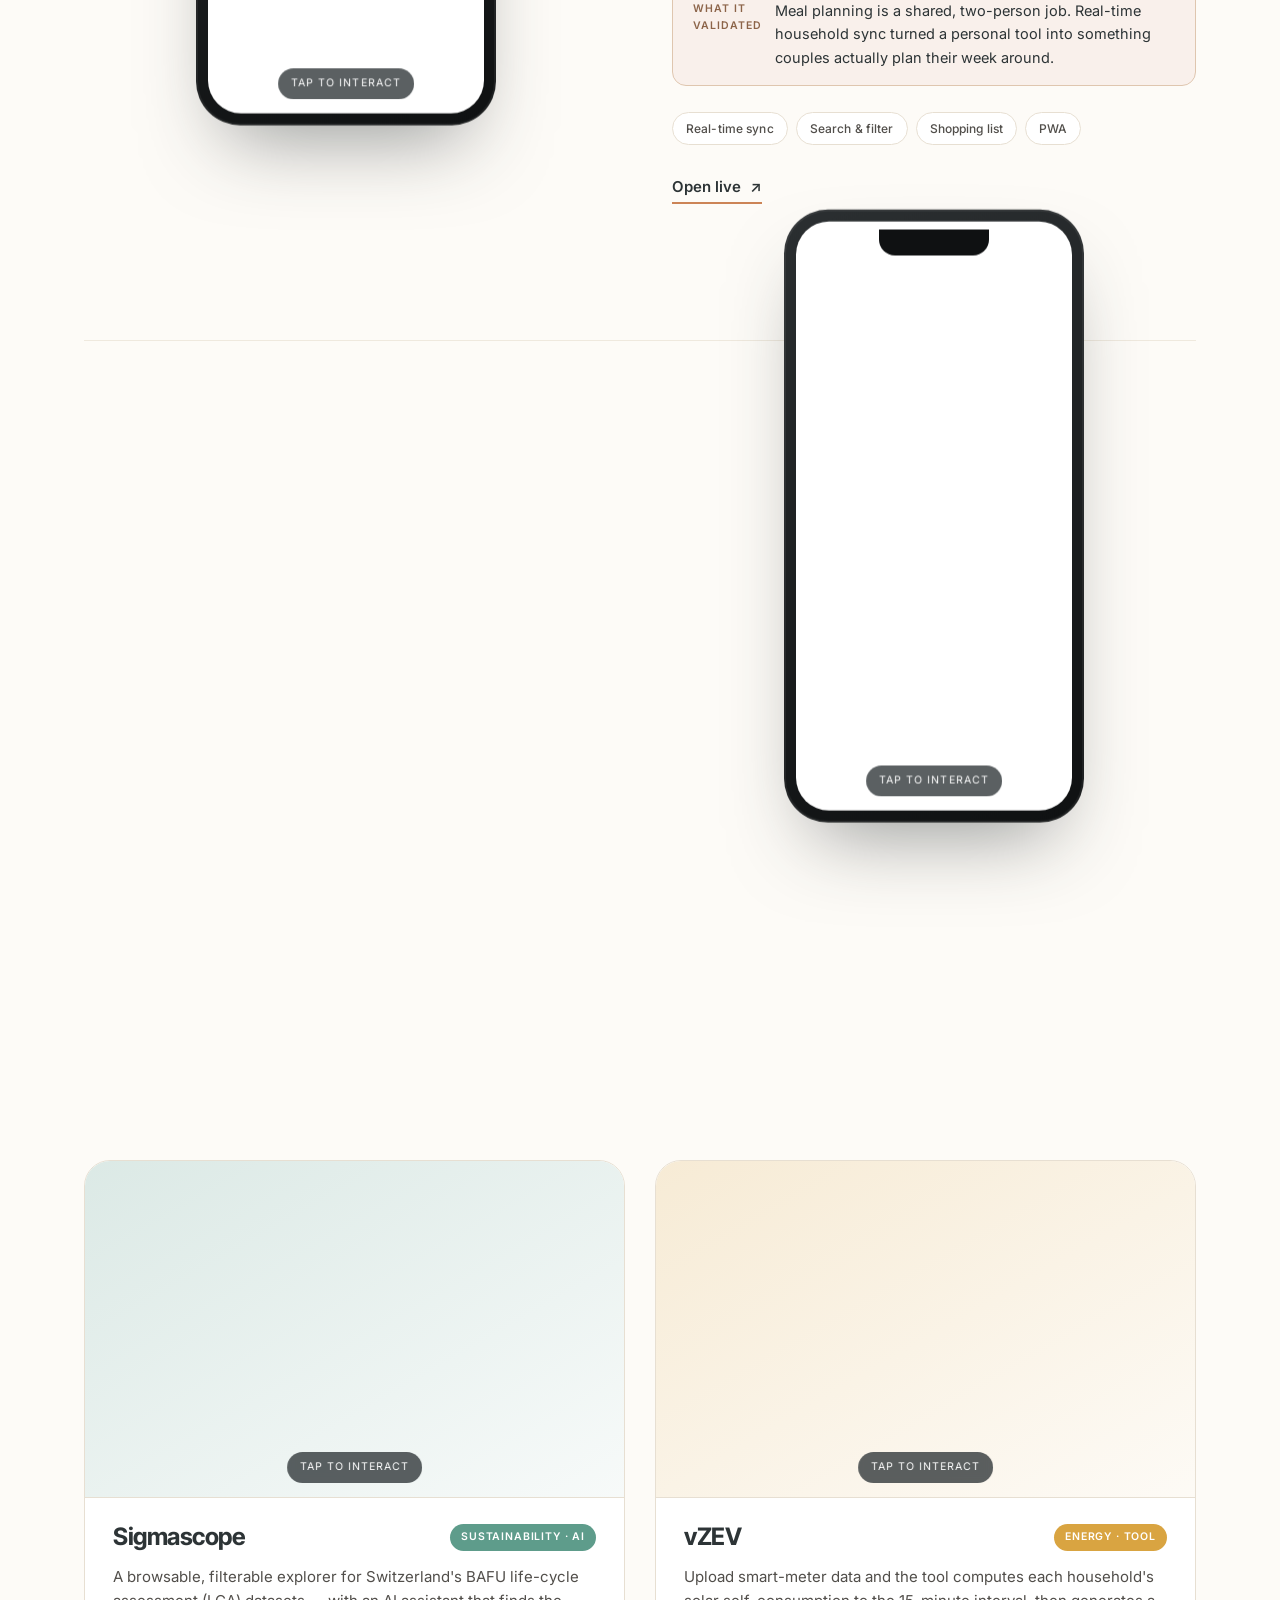
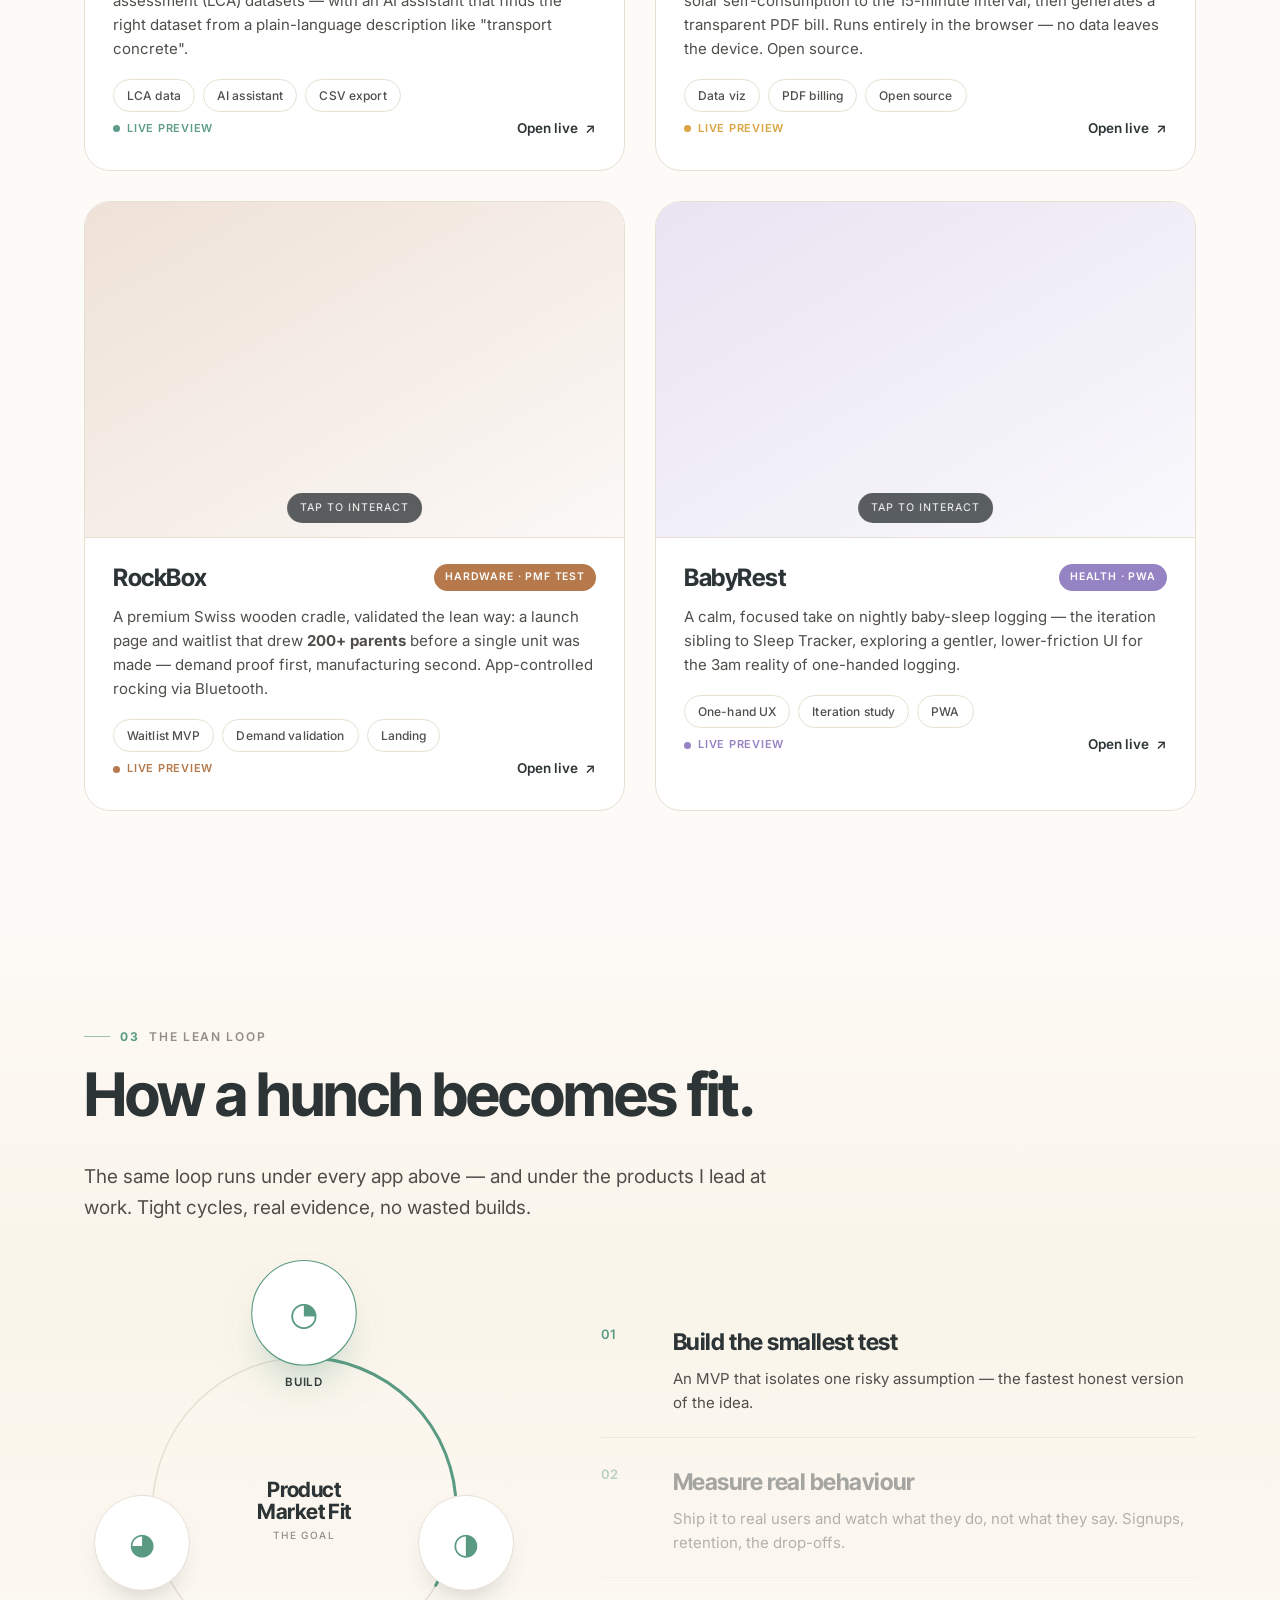
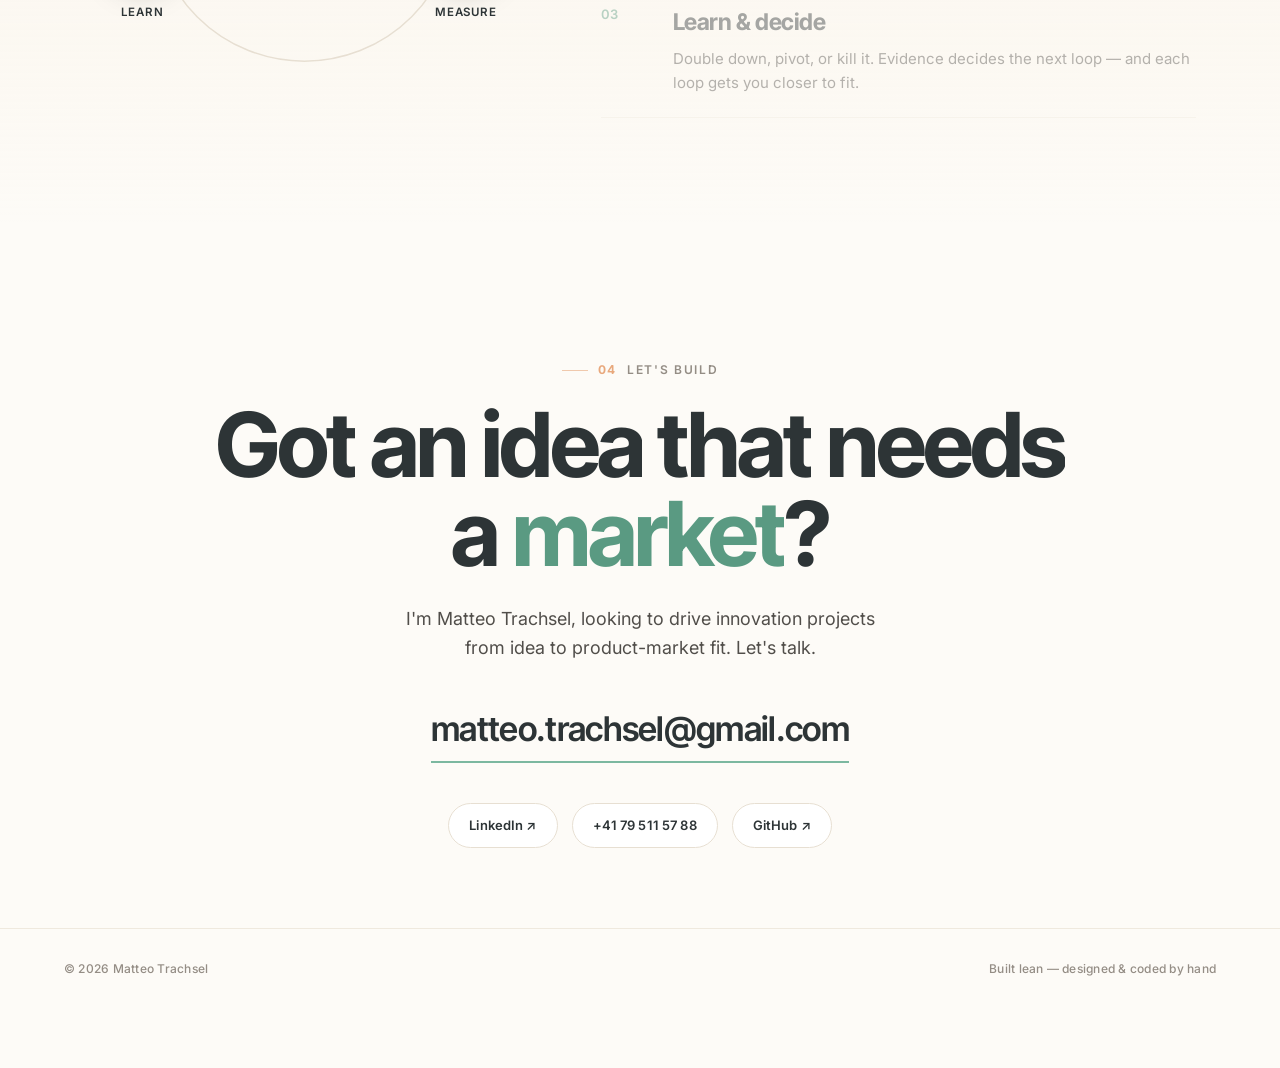
==== commit 1ff6b44e: "Refine typography to a single Inter system for a cleaner, Apple-like feel - Replace the 3-font mix (" ====
--- a/index.html
+++ b/index.html
@@ -19,7 +19,7 @@
 <meta name="description" content="Matteo Trachsel — Head of Business Innovation. A portfolio of shipped MVPs built to find product-market fit through a lean process.">
 <link rel="preconnect" href="https://fonts.googleapis.com">
 <link rel="preconnect" href="https://fonts.gstatic.com" crossorigin>
-<link href="https://fonts.googleapis.com/css2?family=Instrument+Serif:ital@0;1&family=Inter:wght@400;500;600;700&family=JetBrains+Mono:wght@400;500;600&display=swap" rel="stylesheet">
+<link href="https://fonts.googleapis.com/css2?family=Inter:wght@400;500;600;700&family=Inter+Tight:wght@500;600;700;800&display=swap" rel="stylesheet">
 <link rel="stylesheet" href="styles.css">
 </head>
 <body>
--- a/styles.css
+++ b/styles.css
@@ -28,10 +28,10 @@
   --world-needs:   #6BAED6;
   --paid-for:      #C49BD4;
 
-  /* Type */
-  --serif: 'Instrument Serif', Georgia, 'Times New Roman', serif;
-  --sans:  'Inter', system-ui, -apple-system, sans-serif;
-  --mono:  'JetBrains Mono', ui-monospace, 'SF Mono', Menlo, monospace;
+  /* Type — single cohesive Inter system (Display + Text, like SF Pro) */
+  --serif: 'Inter Tight', 'Inter', system-ui, -apple-system, sans-serif;  /* display / headlines */
+  --sans:  'Inter', system-ui, -apple-system, sans-serif;                  /* body / UI */
+  --mono:  'Inter', system-ui, -apple-system, sans-serif;                  /* eyebrow / labels (uppercase, tracked) */
 
   /* Rhythm */
   --maxw: 1240px;
@@ -84,20 +84,20 @@
 section { position: relative; }
 
 .kicker {
-  font-family: var(--mono);
-  font-size: 12px; letter-spacing: .18em; text-transform: uppercase;
+  font-family: var(--mono); font-weight: 600;
+  font-size: 12px; letter-spacing: .14em; text-transform: uppercase;
   color: var(--muted);
   display: inline-flex; align-items: center; gap: 10px;
 }
-.kicker .idx { color: var(--accent); font-weight: 600; }
+.kicker .idx { color: var(--accent); font-weight: 700; }
 .kicker::before {
   content: ""; width: 26px; height: 1px; background: var(--accent); opacity: .6;
 }
 
-h1, h2, h3 { font-weight: 400; margin: 0; }
+h1, h2, h3 { font-weight: 700; margin: 0; letter-spacing: -0.025em; }
 .display {
-  font-family: var(--serif); font-weight: 400;
-  line-height: 0.98; letter-spacing: -0.01em;
+  font-family: var(--serif); font-weight: 700;
+  line-height: 0.98; letter-spacing: -0.03em;
 }
 
 /* ====================== NAV ============================================= */
@@ -116,10 +116,10 @@
 }
 .nav .brand { display: flex; align-items: center; gap: 11px; font-weight: 600; letter-spacing: -.01em; }
 .nav .brand .mark {
-  width: 30px; height: 30px; border-radius: 9px;
-  background: conic-gradient(from 220deg, var(--love), var(--good-at), var(--world-needs), var(--paid-for), var(--love));
-  display: grid; place-items: center; color: #fff; font-family: var(--serif); font-size: 17px;
-  box-shadow: 0 4px 14px rgba(124,184,160,.4);
+  width: 30px; height: 30px; border-radius: 8px;
+  background: var(--ink);
+  display: grid; place-items: center; color: #fff; font-family: var(--serif); font-weight: 700; font-size: 15px; letter-spacing: -.02em;
+  box-shadow: 0 2px 8px rgba(45,52,54,.18);
 }
 .nav .links { display: flex; gap: 30px; align-items: center; }
 .nav .links a { font-size: 14px; color: var(--ink-soft); position: relative; }
@@ -142,7 +142,7 @@
 .hero .wrap { width: 100%; }
 .hero .eyebrow {
   display: inline-flex; align-items: center; gap: 12px;
-  font-family: var(--mono); font-size: 12.5px; letter-spacing: .16em; text-transform: uppercase;
+  font-family: var(--mono); font-weight: 600; font-size: 12px; letter-spacing: .12em; text-transform: uppercase;
   color: var(--ink-soft); padding: 8px 14px; border: 1px solid var(--line);
   border-radius: 999px; background: rgba(255,255,255,.6); margin-bottom: 30px;
 }
@@ -150,18 +150,12 @@
 @keyframes pulse { 0%{box-shadow:0 0 0 0 rgba(124,184,160,.55);} 70%{box-shadow:0 0 0 9px rgba(124,184,160,0);} 100%{box-shadow:0 0 0 0 rgba(124,184,160,0);} }
 
 .hero h1 {
-  font-family: var(--serif);
-  font-size: clamp(46px, 9vw, 132px);
-  line-height: .96; letter-spacing: -0.015em; color: var(--ink);
-  max-width: 16ch;
-}
-.hero h1 .em { font-style: italic; color: var(--sage-dark); position: relative; }
-.hero h1 .em::after{
-  content:""; position:absolute; left:0; right:0; bottom: .06em; height:.07em;
-  background: var(--terra); border-radius:2px; transform: scaleX(0); transform-origin:left;
-  animation: underline 1s cubic-bezier(.7,0,.2,1) 1.1s forwards;
-}
-@keyframes underline { to { transform: scaleX(1); } }
+  font-family: var(--serif); font-weight: 700;
+  font-size: clamp(44px, 8vw, 104px);
+  line-height: 1.0; letter-spacing: -0.035em; color: var(--ink);
+  max-width: 15ch;
+}
+.hero h1 .em { color: var(--sage-dark); font-weight: 700; }
 
 .hero .lede {
   margin-top: 30px; max-width: 56ch; font-size: clamp(17px, 2.1vw, 21px);
@@ -185,8 +179,8 @@
 
 /* Hero stat strip */
 .hero .stats { margin-top: 64px; display: flex; flex-wrap: wrap; gap: 44px; }
-.hero .stats .stat .n { font-family: var(--serif); font-size: clamp(34px,5vw,52px); line-height: 1; color: var(--ink); }
-.hero .stats .stat .l { font-family: var(--mono); font-size: 11.5px; letter-spacing: .12em; text-transform: uppercase; color: var(--muted); margin-top: 8px; }
+.hero .stats .stat .n { font-family: var(--serif); font-weight: 700; font-size: clamp(32px,5vw,48px); line-height: 1; letter-spacing: -.02em; color: var(--ink); }
+.hero .stats .stat .l { font-family: var(--mono); font-weight: 500; font-size: 11.5px; letter-spacing: .1em; text-transform: uppercase; color: var(--muted); margin-top: 8px; }
 
 /* interactive dot field in hero */
 .dot-field {
@@ -197,7 +191,7 @@
 
 /* ====================== SECTION HEADINGS =============================== */
 .sec-head { display: flex; flex-direction: column; gap: 18px; max-width: 760px; }
-.sec-head h2 { font-family: var(--serif); font-size: clamp(34px, 5.5vw, 68px); line-height: 1; letter-spacing: -.01em; }
+.sec-head h2 { font-family: var(--serif); font-weight: 700; font-size: clamp(32px, 5vw, 60px); line-height: 1.02; letter-spacing: -.03em; }
 .sec-head .sub { color: var(--ink-soft); font-size: clamp(16px,2vw,19px); max-width: 60ch; }
 
 /* ====================== THESIS / LEAN ================================== */
@@ -205,9 +199,9 @@
 .thesis .grid { display: grid; grid-template-columns: 1.1fr .9fr; gap: clamp(36px,6vw,90px); align-items: center; }
 @media (max-width: 920px){ .thesis .grid { grid-template-columns: 1fr; } }
 .thesis blockquote {
-  margin: 0; font-family: var(--serif); font-size: clamp(28px,4vw,48px); line-height: 1.12; letter-spacing: -.01em;
-}
-.thesis blockquote .hl { color: var(--sage-dark); font-style: italic; }
+  margin: 0; font-family: var(--serif); font-weight: 600; font-size: clamp(26px,3.4vw,42px); line-height: 1.16; letter-spacing: -.025em; color: var(--ink);
+}
+.thesis blockquote .hl { color: var(--sage-dark); font-weight: 700; }
 .thesis .principles { display: grid; gap: 2px; border-radius: var(--radius); overflow: hidden; border: 1px solid var(--line); }
 .thesis .principles .p { background: var(--surface); padding: 22px 24px; display: flex; gap: 18px; align-items: flex-start; }
 .thesis .principles .p .num { font-family: var(--mono); font-size: 12px; color: var(--accent); padding-top: 4px; }
@@ -225,9 +219,9 @@
 @media (max-width: 940px){ .feature { grid-template-columns: 1fr; gap: 40px; } .feature.flip .f-copy { order: 0; } }
 
 .f-copy .app-kicker { display: flex; align-items: center; gap: 12px; margin-bottom: 22px; }
-.f-copy .app-kicker .badge { font-family: var(--mono); font-size: 11px; letter-spacing: .12em; text-transform: uppercase; color: var(--accent); }
-.f-copy .app-kicker .role { font-family: var(--mono); font-size: 11px; letter-spacing: .12em; text-transform: uppercase; color: var(--muted); }
-.f-copy h3 { font-family: var(--serif); font-size: clamp(34px,5vw,58px); line-height: 1; letter-spacing: -.01em; margin-bottom: 18px; }
+.f-copy .app-kicker .badge { font-family: var(--mono); font-weight: 600; font-size: 11px; letter-spacing: .1em; text-transform: uppercase; color: var(--accent); }
+.f-copy .app-kicker .role { font-family: var(--mono); font-weight: 600; font-size: 11px; letter-spacing: .1em; text-transform: uppercase; color: var(--muted); }
+.f-copy h3 { font-family: var(--serif); font-weight: 700; font-size: clamp(30px,4.5vw,52px); line-height: 1.04; letter-spacing: -.03em; margin-bottom: 18px; }
 .f-copy .desc { color: var(--ink-soft); font-size: 17px; max-width: 46ch; }
 .f-copy .validated {
   margin-top: 24px; padding: 16px 20px; border-radius: 14px;
@@ -235,10 +229,10 @@
   border: 1px solid color-mix(in srgb, var(--accent) 28%, var(--line));
   display: flex; gap: 13px; align-items: flex-start;
 }
-.f-copy .validated .lab { font-family: var(--mono); font-size: 10.5px; letter-spacing: .12em; text-transform: uppercase; color: color-mix(in srgb, var(--accent) 60%, var(--ink)); white-space: nowrap; padding-top: 2px; }
+.f-copy .validated .lab { font-family: var(--mono); font-weight: 600; font-size: 10.5px; letter-spacing: .1em; text-transform: uppercase; color: color-mix(in srgb, var(--accent) 60%, var(--ink)); white-space: nowrap; padding-top: 2px; }
 .f-copy .validated p { margin: 0; font-size: 14.5px; color: var(--ink); }
 .tags { display: flex; flex-wrap: wrap; gap: 8px; margin-top: 26px; }
-.tag { font-family: var(--mono); font-size: 11.5px; letter-spacing: .04em; color: var(--ink-soft); padding: 6px 12px; border: 1px solid var(--line); border-radius: 999px; background: var(--surface); }
+.tag { font-family: var(--mono); font-weight: 500; font-size: 12px; letter-spacing: .01em; color: var(--ink-soft); padding: 6px 13px; border: 1px solid var(--line); border-radius: 999px; background: var(--surface); }
 .f-copy .links { margin-top: 30px; display: flex; gap: 22px; align-items: center; flex-wrap: wrap; }
 .link-live { display: inline-flex; align-items: center; gap: 9px; font-weight: 600; font-size: 15px; color: var(--ink); border-bottom: 2px solid var(--accent); padding-bottom: 3px; transition: gap .25s; }
 .link-live:hover { gap: 13px; }
@@ -278,7 +272,7 @@
   transition: opacity .6s ease; color: #fff; text-align: center;
 }
 .frame-holder.loaded .poster { opacity: 0; pointer-events: none; }
-.poster .ph-mark { font-family: var(--serif); font-size: 40px; opacity: .95; }
+.poster .ph-mark { font-family: var(--serif); font-weight: 700; font-size: 36px; letter-spacing: -.02em; opacity: .95; }
 .poster .shimmer {
   position: absolute; inset: 0;
   background: linear-gradient(110deg, transparent 20%, rgba(255,255,255,.18) 50%, transparent 80%);
@@ -309,12 +303,12 @@
 .card .card-view { position: relative; aspect-ratio: 16/10; background: linear-gradient(150deg, color-mix(in srgb,var(--accent) 22%, #fff), color-mix(in srgb,var(--accent) 5%, #fff)); border-bottom: 1px solid var(--line); overflow: hidden; }
 .card .card-body { padding: 26px 28px 30px; }
 .card .top { display: flex; align-items: center; justify-content: space-between; gap: 14px; margin-bottom: 14px; }
-.card .top .name { font-family: var(--serif); font-size: 27px; line-height: 1; }
-.card .top .chip { font-family: var(--mono); font-size: 10.5px; letter-spacing: .1em; text-transform: uppercase; color: #fff; background: var(--accent); padding: 5px 10px; border-radius: 999px; }
+.card .top .name { font-family: var(--serif); font-weight: 700; font-size: 24px; line-height: 1; letter-spacing: -.02em; }
+.card .top .chip { font-family: var(--mono); font-weight: 600; font-size: 10.5px; letter-spacing: .08em; text-transform: uppercase; color: #fff; background: var(--accent); padding: 5px 11px; border-radius: 999px; }
 .card .card-body p { margin: 0 0 18px; color: var(--ink-soft); font-size: 15px; }
 .card .card-body .tags { margin-top: 0; }
 .card .card-foot { margin-top: 6px; display: flex; justify-content: space-between; align-items: center; }
-.card .card-foot .live-pill { font-family: var(--mono); font-size: 11px; letter-spacing: .08em; text-transform: uppercase; display: inline-flex; align-items: center; gap: 7px; color: var(--accent); }
+.card .card-foot .live-pill { font-family: var(--mono); font-weight: 600; font-size: 11px; letter-spacing: .07em; text-transform: uppercase; display: inline-flex; align-items: center; gap: 7px; color: var(--accent); }
 .card .card-foot .live-pill .pdot { width: 7px; height: 7px; border-radius: 50%; background: var(--accent); animation: pulse2 1.8s infinite; }
 @keyframes pulse2 { 0%,100%{opacity:.4;} 50%{opacity:1;} }
 .card .card-foot .open { font-size: 13.5px; font-weight: 600; display: inline-flex; gap: 7px; align-items: center; }
@@ -337,33 +331,33 @@
 .loop .node .bub {
   width: 96px; height: 96px; border-radius: 50%; margin: 0 auto 12px; display: grid; place-items: center;
   background: var(--surface); border: 1px solid var(--line); box-shadow: 0 16px 30px -18px rgba(45,52,54,.35);
-  font-family: var(--serif); font-size: 30px; color: var(--accent); transition: transform .4s, box-shadow .4s;
+  font-size: 30px; color: var(--accent); transition: transform .4s, box-shadow .4s;
 }
 .loop .node.active .bub { transform: scale(1.1); box-shadow: 0 22px 40px -16px color-mix(in srgb, var(--accent) 50%, transparent); border-color: var(--accent); }
-.loop .node .lab { font-family: var(--mono); font-size: 11.5px; letter-spacing: .08em; text-transform: uppercase; color: var(--ink); }
+.loop .node .lab { font-family: var(--mono); font-weight: 600; font-size: 11.5px; letter-spacing: .07em; text-transform: uppercase; color: var(--ink); }
 .loop .center { position: absolute; inset: 0; display: grid; place-items: center; text-align: center; pointer-events: none; }
-.loop .center .pmf { font-family: var(--serif); font-style: italic; font-size: 22px; color: var(--ink); }
-.loop .center .pmf small { display:block; font-family: var(--mono); font-style: normal; font-size: 10px; letter-spacing:.16em; text-transform:uppercase; color: var(--muted); margin-top: 4px; }
+.loop .center .pmf { font-family: var(--serif); font-weight: 700; font-size: 21px; letter-spacing: -.02em; line-height: 1.08; color: var(--ink); }
+.loop .center .pmf small { display:block; font-family: var(--mono); font-weight: 500; font-size: 10px; letter-spacing:.14em; text-transform:uppercase; color: var(--muted); margin-top: 6px; }
 
 .loop-steps { display: flex; flex-direction: column; gap: 4px; }
 .loop-steps .ls { padding: 22px 0; border-bottom: 1px solid var(--line-soft); display: grid; grid-template-columns: 54px 1fr; gap: 18px; cursor: default; transition: opacity .3s; }
-.loop-steps .ls .si { font-family: var(--mono); font-size: 13px; color: var(--accent); }
-.loop-steps .ls h4 { font-family: var(--serif); font-size: 26px; margin: 0 0 6px; }
+.loop-steps .ls .si { font-family: var(--mono); font-weight: 600; font-size: 13px; color: var(--accent); }
+.loop-steps .ls h4 { font-family: var(--serif); font-weight: 700; font-size: 23px; letter-spacing: -.02em; margin: 0 0 6px; }
 .loop-steps .ls p { margin: 0; color: var(--ink-soft); font-size: 15px; }
 .loop-steps .ls.active { opacity: 1; }
 .loop-steps .ls:not(.active) { opacity: .42; }
 
 /* ====================== CONTACT / FOOTER ============================== */
 .contact { padding: clamp(90px,14vh,170px) 0 60px; text-align: center; }
-.contact h2 { font-family: var(--serif); font-size: clamp(40px,8vw,104px); line-height: .98; letter-spacing: -.015em; }
-.contact h2 .em { font-style: italic; color: var(--sage-dark); }
+.contact h2 { font-family: var(--serif); font-weight: 700; font-size: clamp(38px,7vw,92px); line-height: 1.0; letter-spacing: -.035em; }
+.contact h2 .em { color: var(--sage-dark); font-weight: 700; }
 .contact .sub { margin: 26px auto 40px; max-width: 46ch; color: var(--ink-soft); font-size: 18px; }
-.contact .mail { font-family: var(--serif); font-size: clamp(24px,4vw,40px); border-bottom: 2px solid var(--terra); display:inline-block; padding-bottom: 4px; transition: color .3s; }
+.contact .mail { font-family: var(--serif); font-weight: 600; font-size: clamp(22px,3.4vw,34px); letter-spacing: -.02em; border-bottom: 2px solid var(--sage); display:inline-block; padding-bottom: 4px; transition: color .3s, border-color .3s; }
 .contact .mail:hover { color: var(--sage-dark); }
 .contact .social { margin-top: 40px; display: flex; gap: 14px; justify-content: center; flex-wrap: wrap; }
-.contact .social a { font-family: var(--mono); font-size: 13px; letter-spacing: .04em; padding: 11px 20px; border: 1px solid var(--line); border-radius: 999px; transition: background .25s, color .25s, transform .25s; background: var(--surface); }
+.contact .social a { font-family: var(--mono); font-weight: 600; font-size: 13px; letter-spacing: .01em; padding: 11px 20px; border: 1px solid var(--line); border-radius: 999px; transition: background .25s, color .25s, transform .25s; background: var(--surface); }
 .contact .social a:hover { background: var(--ink); color: var(--bg); transform: translateY(-2px); }
-.foot { border-top: 1px solid var(--line-soft); margin-top: 80px; padding: 30px var(--gutter); display: flex; justify-content: space-between; gap: 16px; flex-wrap: wrap; font-family: var(--mono); font-size: 12px; color: var(--muted); letter-spacing: .04em; }
+.foot { border-top: 1px solid var(--line-soft); margin-top: 80px; padding: 30px var(--gutter); display: flex; justify-content: space-between; gap: 16px; flex-wrap: wrap; font-family: var(--mono); font-weight: 500; font-size: 12px; color: var(--muted); letter-spacing: .02em; }
 
 /* ====================== SCROLL REVEAL ================================= */
 .reveal { opacity: 1; transform: none; }
@@ -376,9 +370,9 @@
 
 /* Scroll progress bar */
 .scroll-progress {
-  position: fixed; top: 0; left: 0; height: 3px; width: 100%; z-index: 80;
+  position: fixed; top: 0; left: 0; height: 2px; width: 100%; z-index: 80;
   transform: scaleX(0); transform-origin: left;
-  background: linear-gradient(90deg, var(--love), var(--good-at), var(--world-needs), var(--paid-for));
+  background: var(--sage-dark);
   will-change: transform;
 }
 
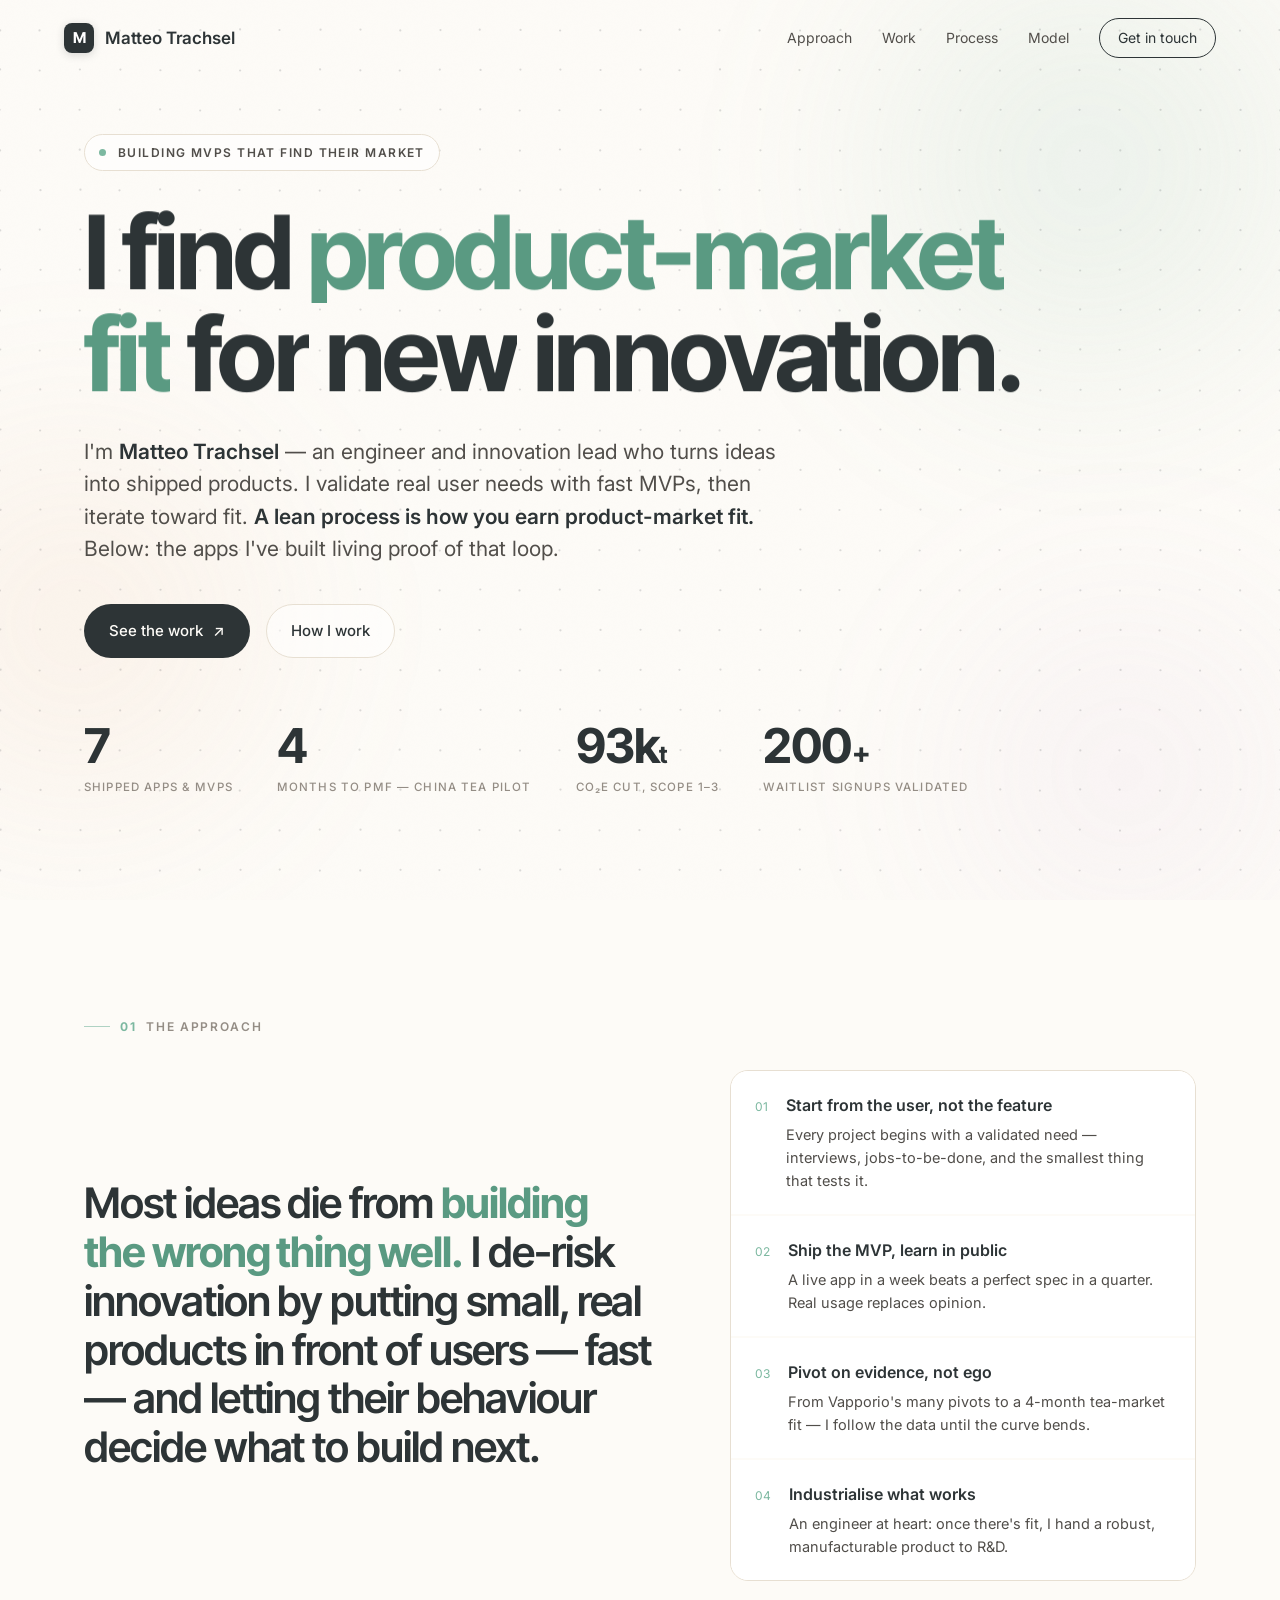
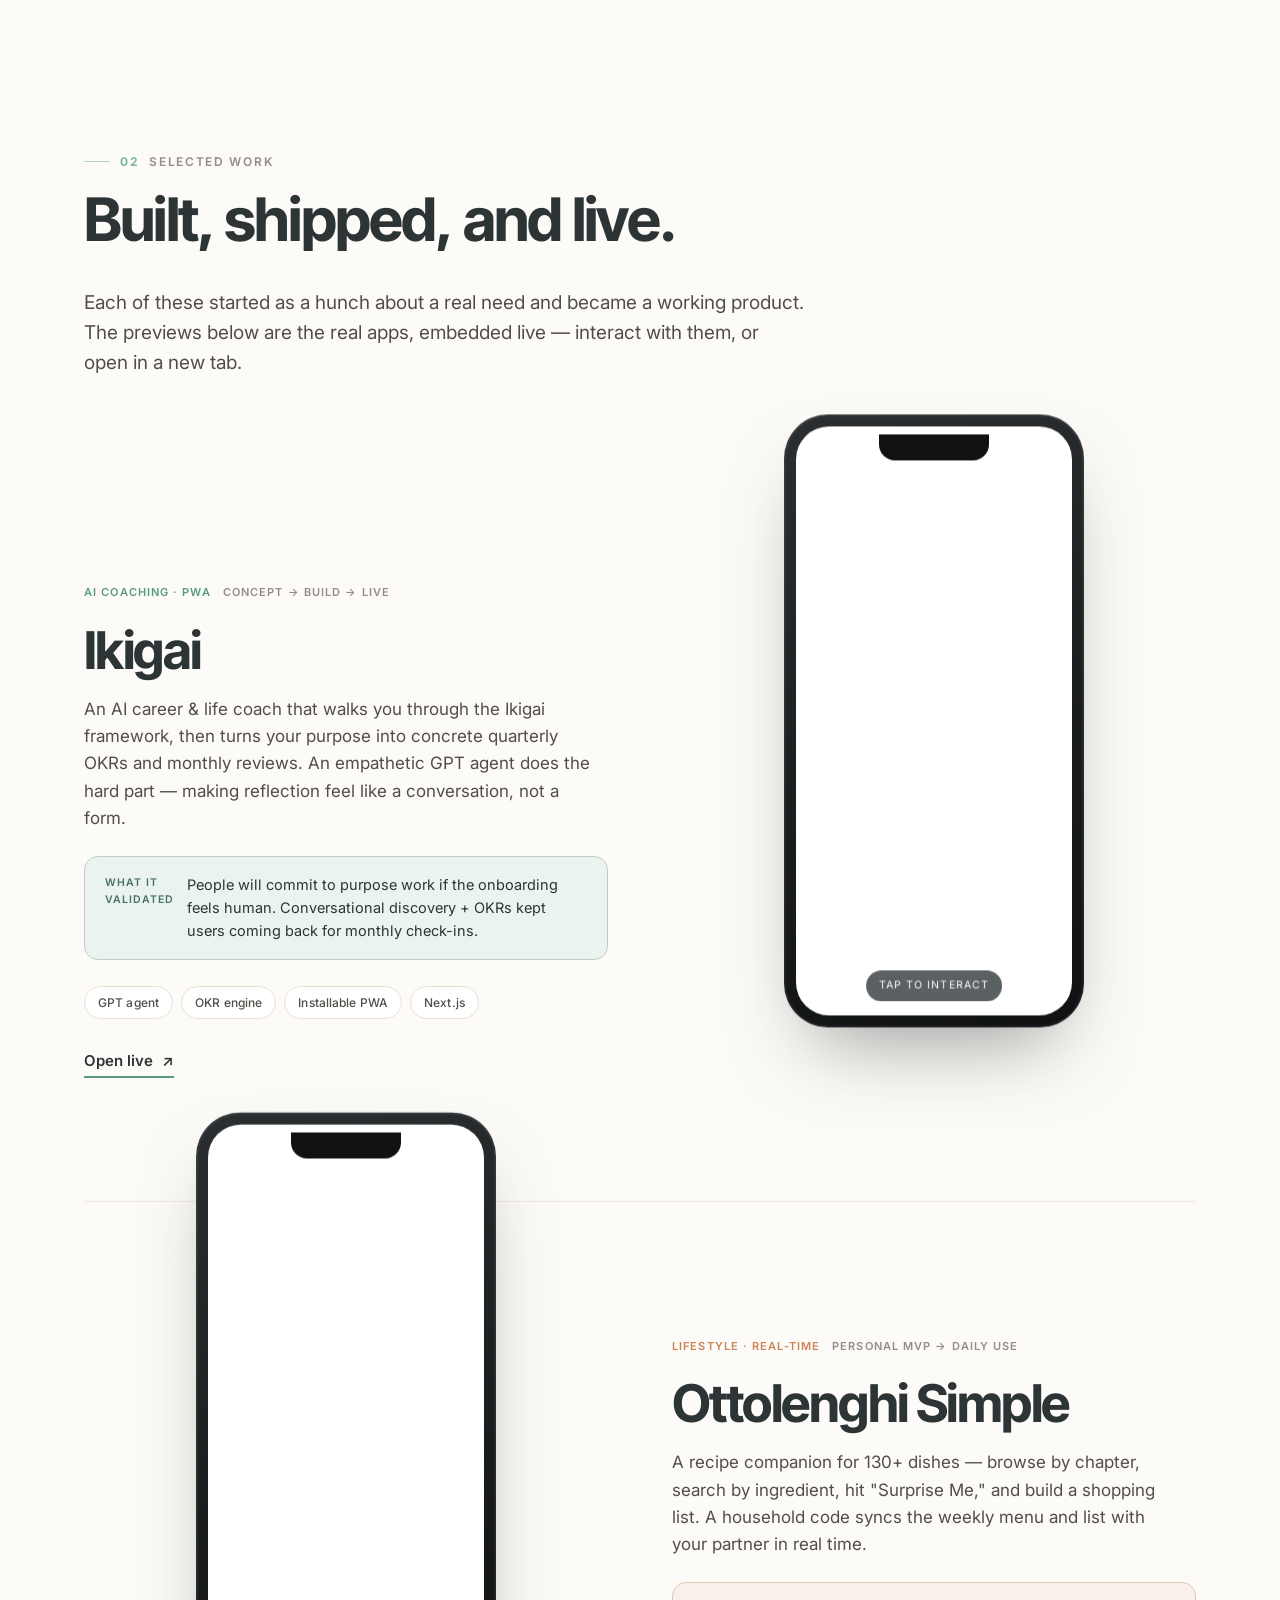
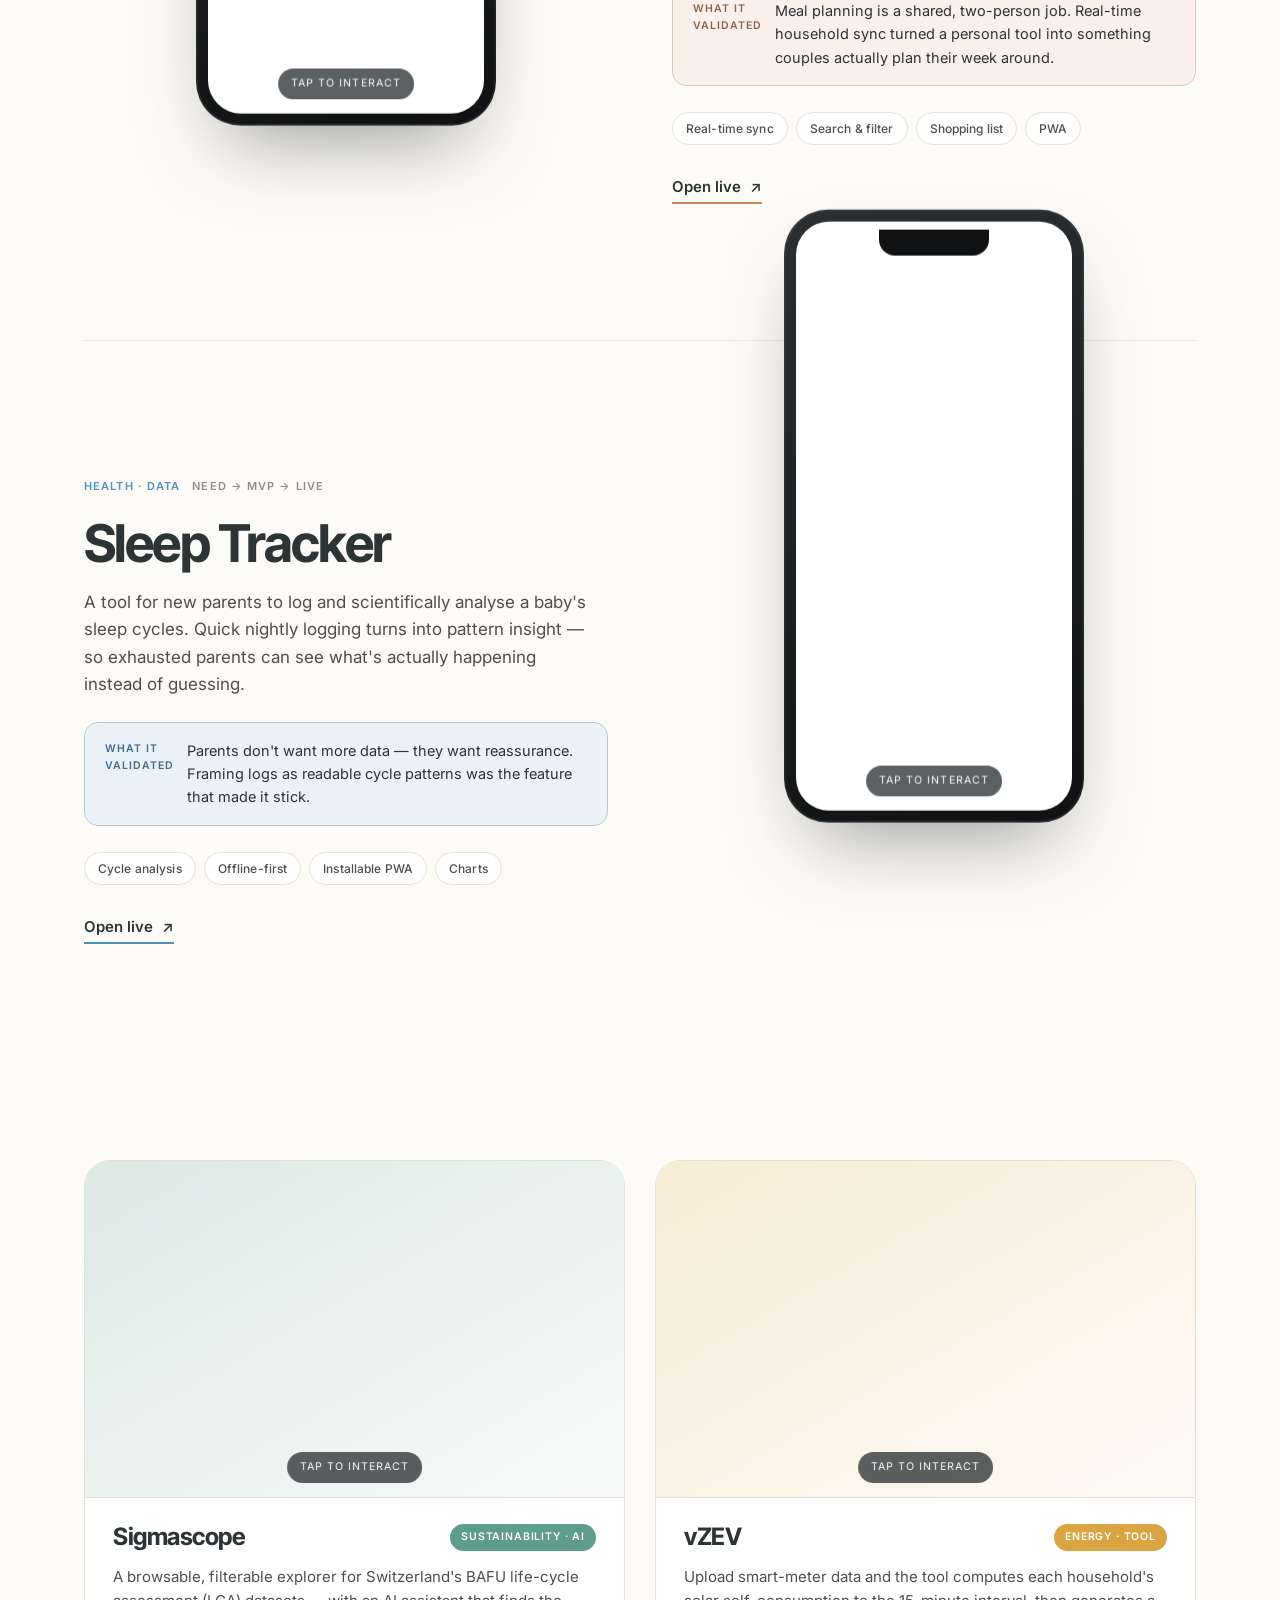
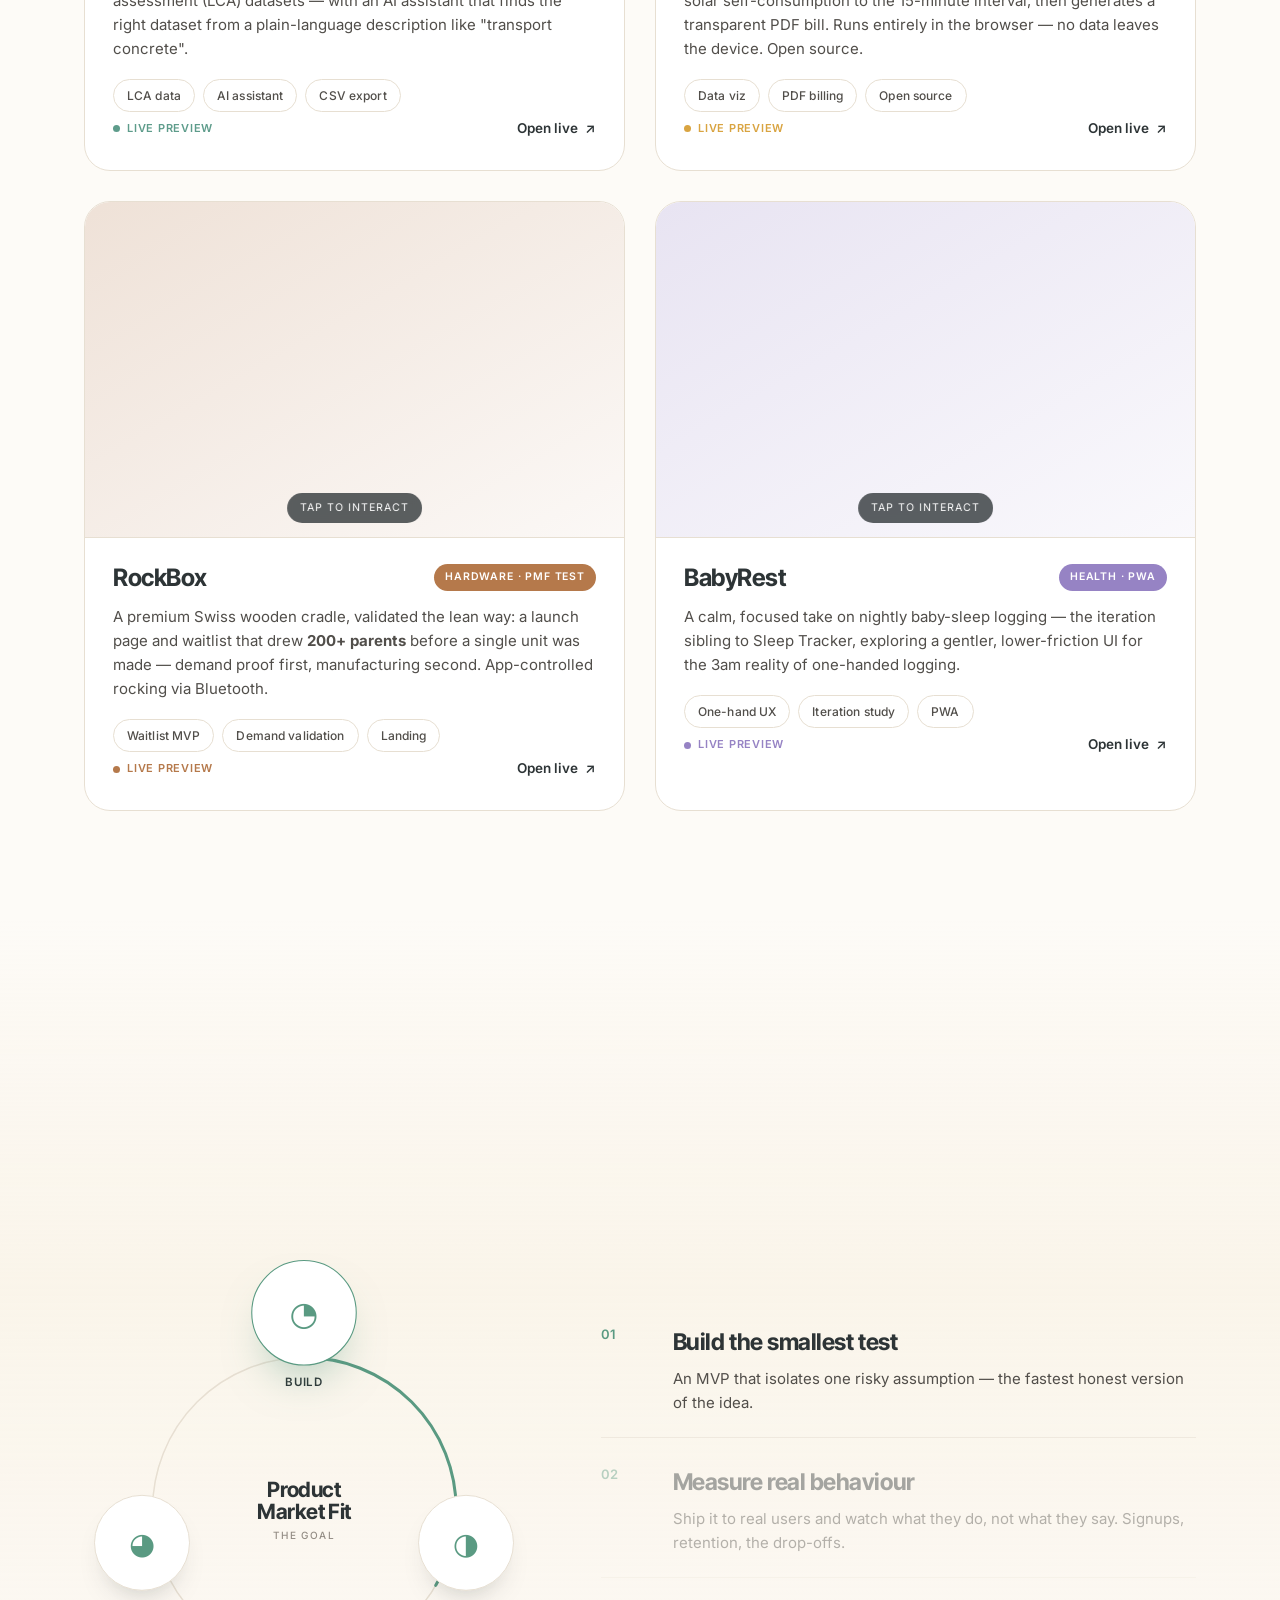
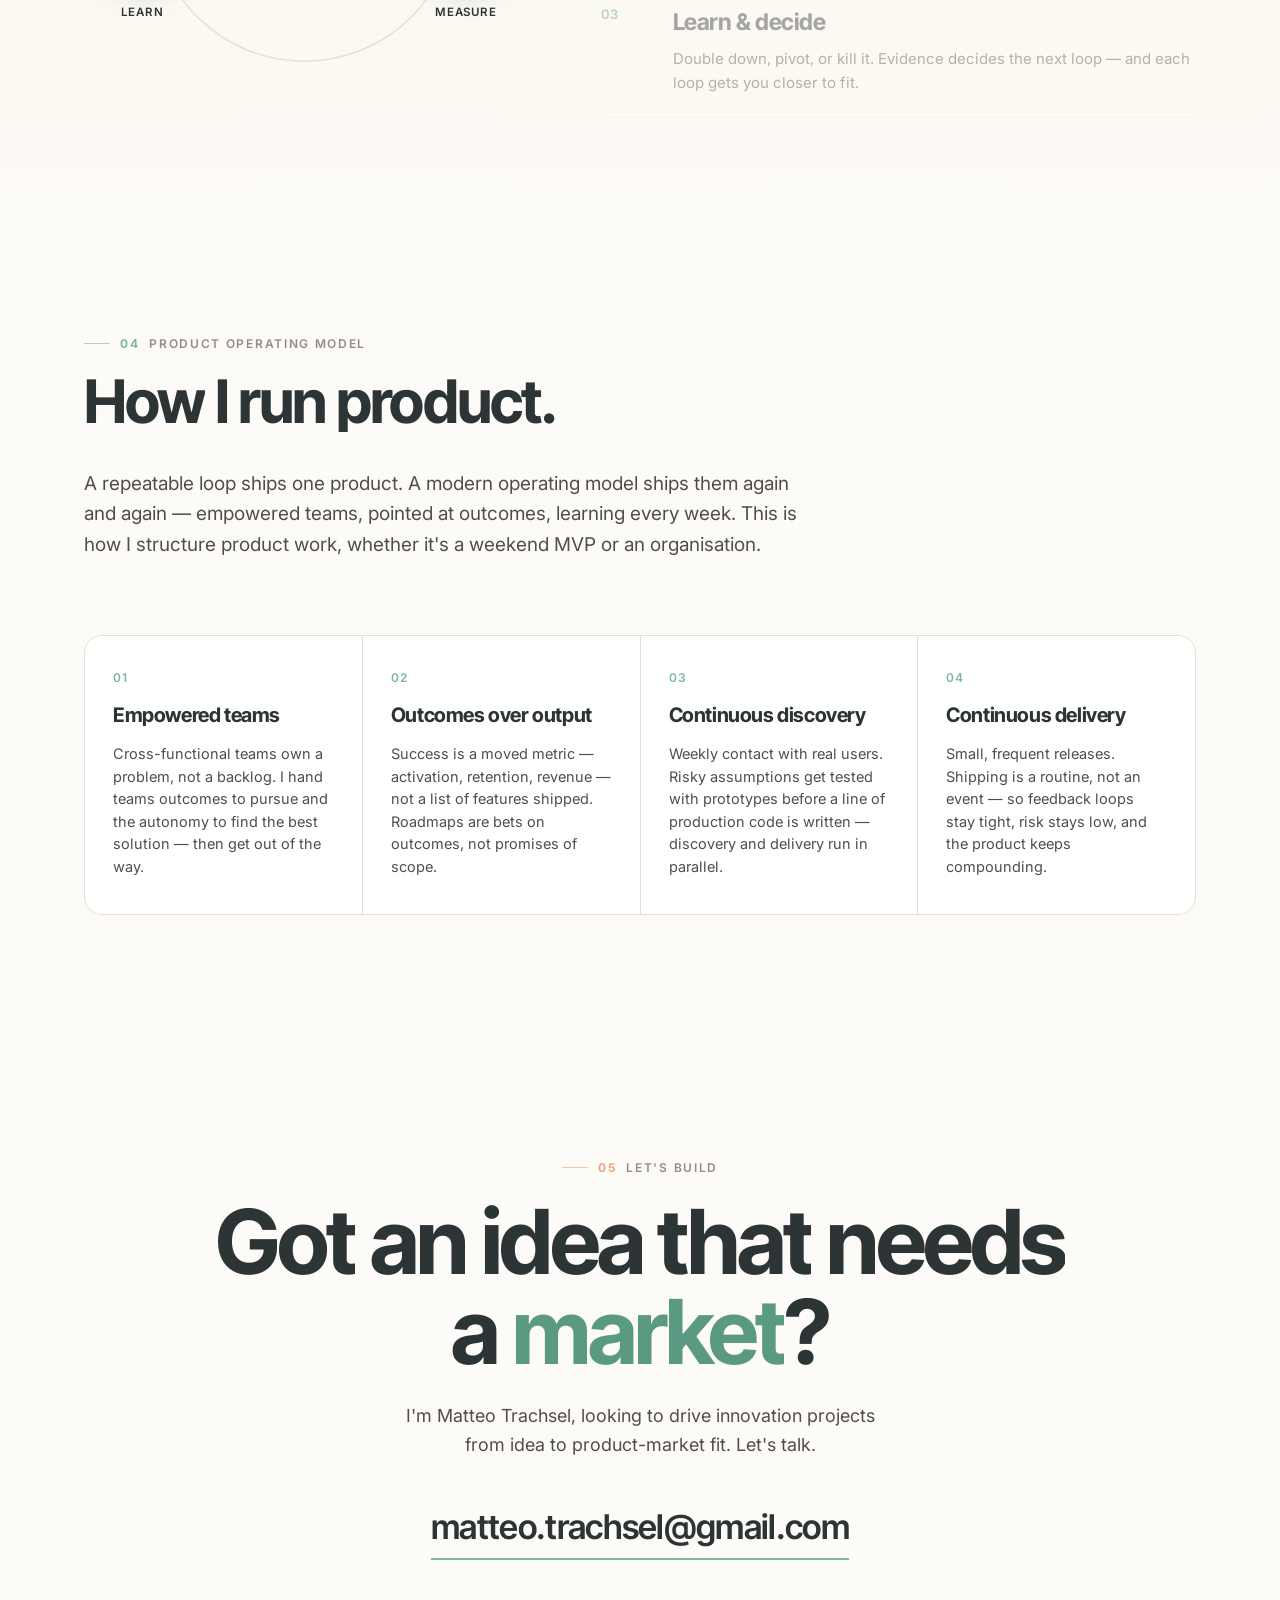
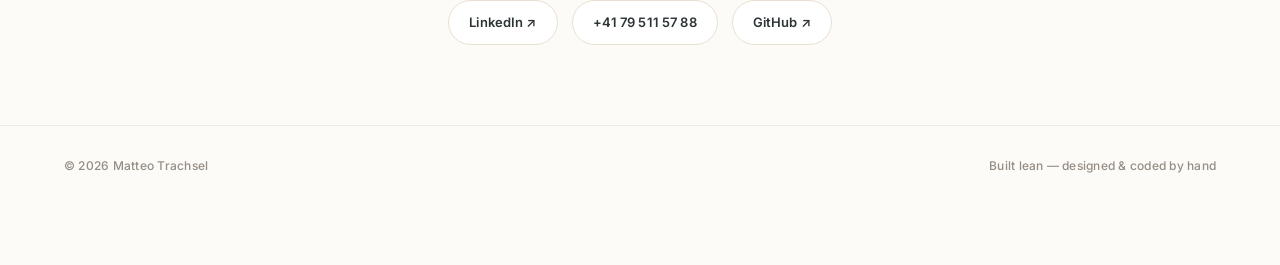
==== commit 60d606cc: "Add Product Operating Model section New section (#model) between the lean loop and contact: four pil" ====
--- a/index.html
+++ b/index.html
@@ -43,6 +43,7 @@
     <a href="#thesis">Approach</a>
     <a href="#work">Work</a>
     <a href="#process">Process</a>
+    <a href="#model">Model</a>
     <a class="cta" href="#contact">Get in touch</a>
   </div>
 </nav>
@@ -308,10 +309,44 @@
   </div>
 </section>
 
+<!-- ====================== PRODUCT OPERATING MODEL ====================== -->
+<section class="pom" id="model" style="--accent: var(--sage);">
+  <div class="wrap">
+    <div class="sec-head reveal">
+      <div class="kicker"><span class="idx">04</span> Product operating model</div>
+      <h2>How I run product.</h2>
+      <p class="sub">A repeatable loop ships one product. A modern operating model ships them again and again — empowered teams, pointed at outcomes, learning every week. This is how I structure product work, whether it's a weekend MVP or an organisation.</p>
+    </div>
+
+    <div class="pom-grid" data-stagger>
+      <div class="pom-cell">
+        <span class="pom-num">01</span>
+        <h4>Empowered teams</h4>
+        <p>Cross-functional teams own a problem, not a backlog. I hand teams outcomes to pursue and the autonomy to find the best solution — then get out of the way.</p>
+      </div>
+      <div class="pom-cell">
+        <span class="pom-num">02</span>
+        <h4>Outcomes over output</h4>
+        <p>Success is a moved metric — activation, retention, revenue — not a list of features shipped. Roadmaps are bets on outcomes, not promises of scope.</p>
+      </div>
+      <div class="pom-cell">
+        <span class="pom-num">03</span>
+        <h4>Continuous discovery</h4>
+        <p>Weekly contact with real users. Risky assumptions get tested with prototypes before a line of production code is written — discovery and delivery run in parallel.</p>
+      </div>
+      <div class="pom-cell">
+        <span class="pom-num">04</span>
+        <h4>Continuous delivery</h4>
+        <p>Small, frequent releases. Shipping is a routine, not an event — so feedback loops stay tight, risk stays low, and the product keeps compounding.</p>
+      </div>
+    </div>
+  </div>
+</section>
+
 <!-- ============================ CONTACT ============================ -->
 <section class="contact" id="contact" style="--accent:var(--terra);">
   <div class="wrap">
-    <div class="kicker reveal" style="justify-content:center;"><span class="idx">04</span> Let's build</div>
+    <div class="kicker reveal" style="justify-content:center;"><span class="idx">05</span> Let's build</div>
     <h2 class="reveal" style="margin-top:20px;">Got an idea that needs<br>a <span class="em">market</span>?</h2>
     <p class="sub reveal d1">I'm Matteo Trachsel, looking to drive innovation projects from idea to product-market fit. Let's talk.</p>
     <a class="mail reveal d1" href="mailto:matteo.trachsel@gmail.com">matteo.trachsel@gmail.com</a>
--- a/styles.css
+++ b/styles.css
@@ -347,6 +347,24 @@
 .loop-steps .ls.active { opacity: 1; }
 .loop-steps .ls:not(.active) { opacity: .42; }
 
+/* ====================== PRODUCT OPERATING MODEL ======================= */
+.pom { padding: clamp(80px,12vh,150px) 0; }
+.pom-grid {
+  display: grid; grid-template-columns: repeat(4, 1fr); gap: 1px;
+  margin-top: 56px; background: var(--line);
+  border: 1px solid var(--line); border-radius: var(--radius); overflow: hidden;
+}
+@media (max-width: 900px){ .pom-grid { grid-template-columns: repeat(2, 1fr); } }
+@media (max-width: 540px){ .pom-grid { grid-template-columns: 1fr; } }
+.pom-cell {
+  background: var(--surface); padding: 32px 28px 36px;
+  display: flex; flex-direction: column; gap: 12px; transition: background .3s;
+}
+.pom-cell:hover { background: var(--bg-warm); }
+.pom-cell .pom-num { font-family: var(--mono); font-weight: 600; font-size: 12px; letter-spacing: .1em; color: var(--accent); }
+.pom-cell h4 { font-family: var(--serif); font-weight: 700; font-size: 20px; letter-spacing: -.02em; margin: 0; }
+.pom-cell p { margin: 0; color: var(--ink-soft); font-size: 14.5px; line-height: 1.55; }
+
 /* ====================== CONTACT / FOOTER ============================== */
 .contact { padding: clamp(90px,14vh,170px) 0 60px; text-align: center; }
 .contact h2 { font-family: var(--serif); font-weight: 700; font-size: clamp(38px,7vw,92px); line-height: 1.0; letter-spacing: -.035em; }
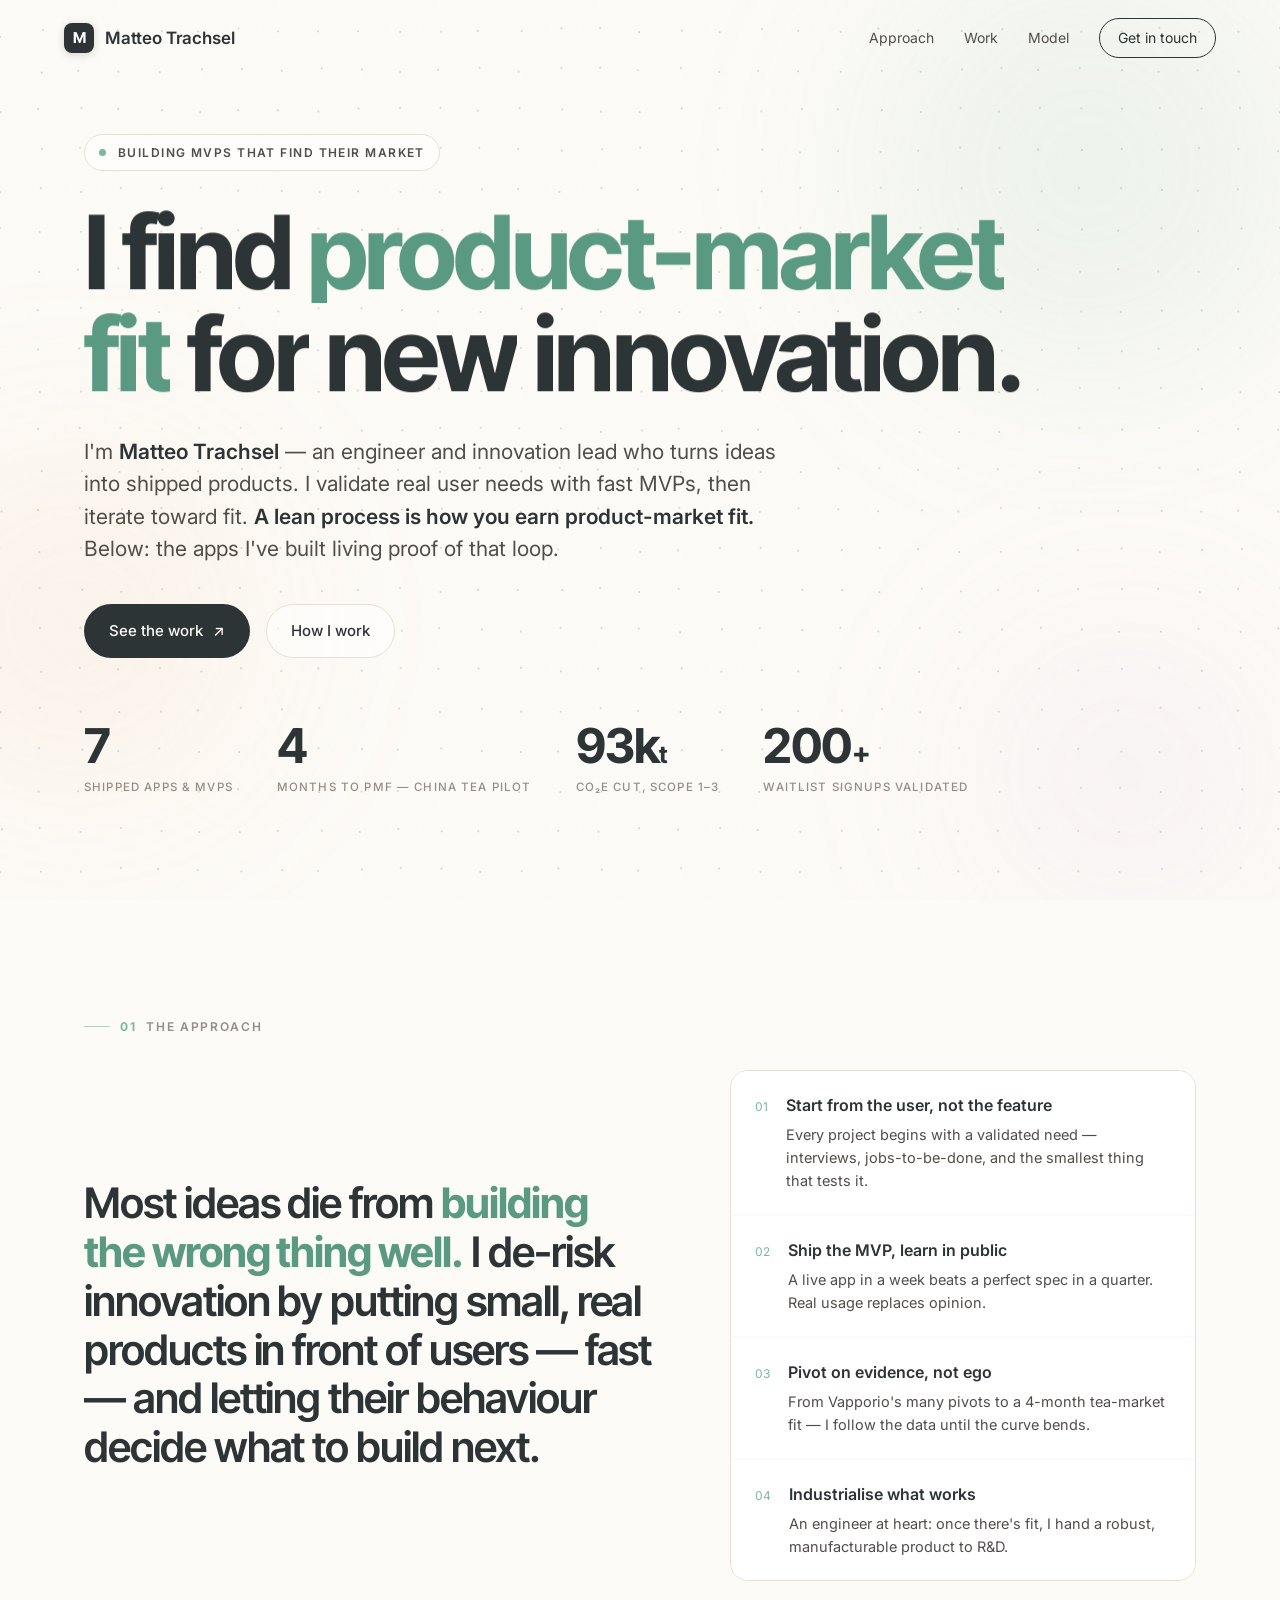
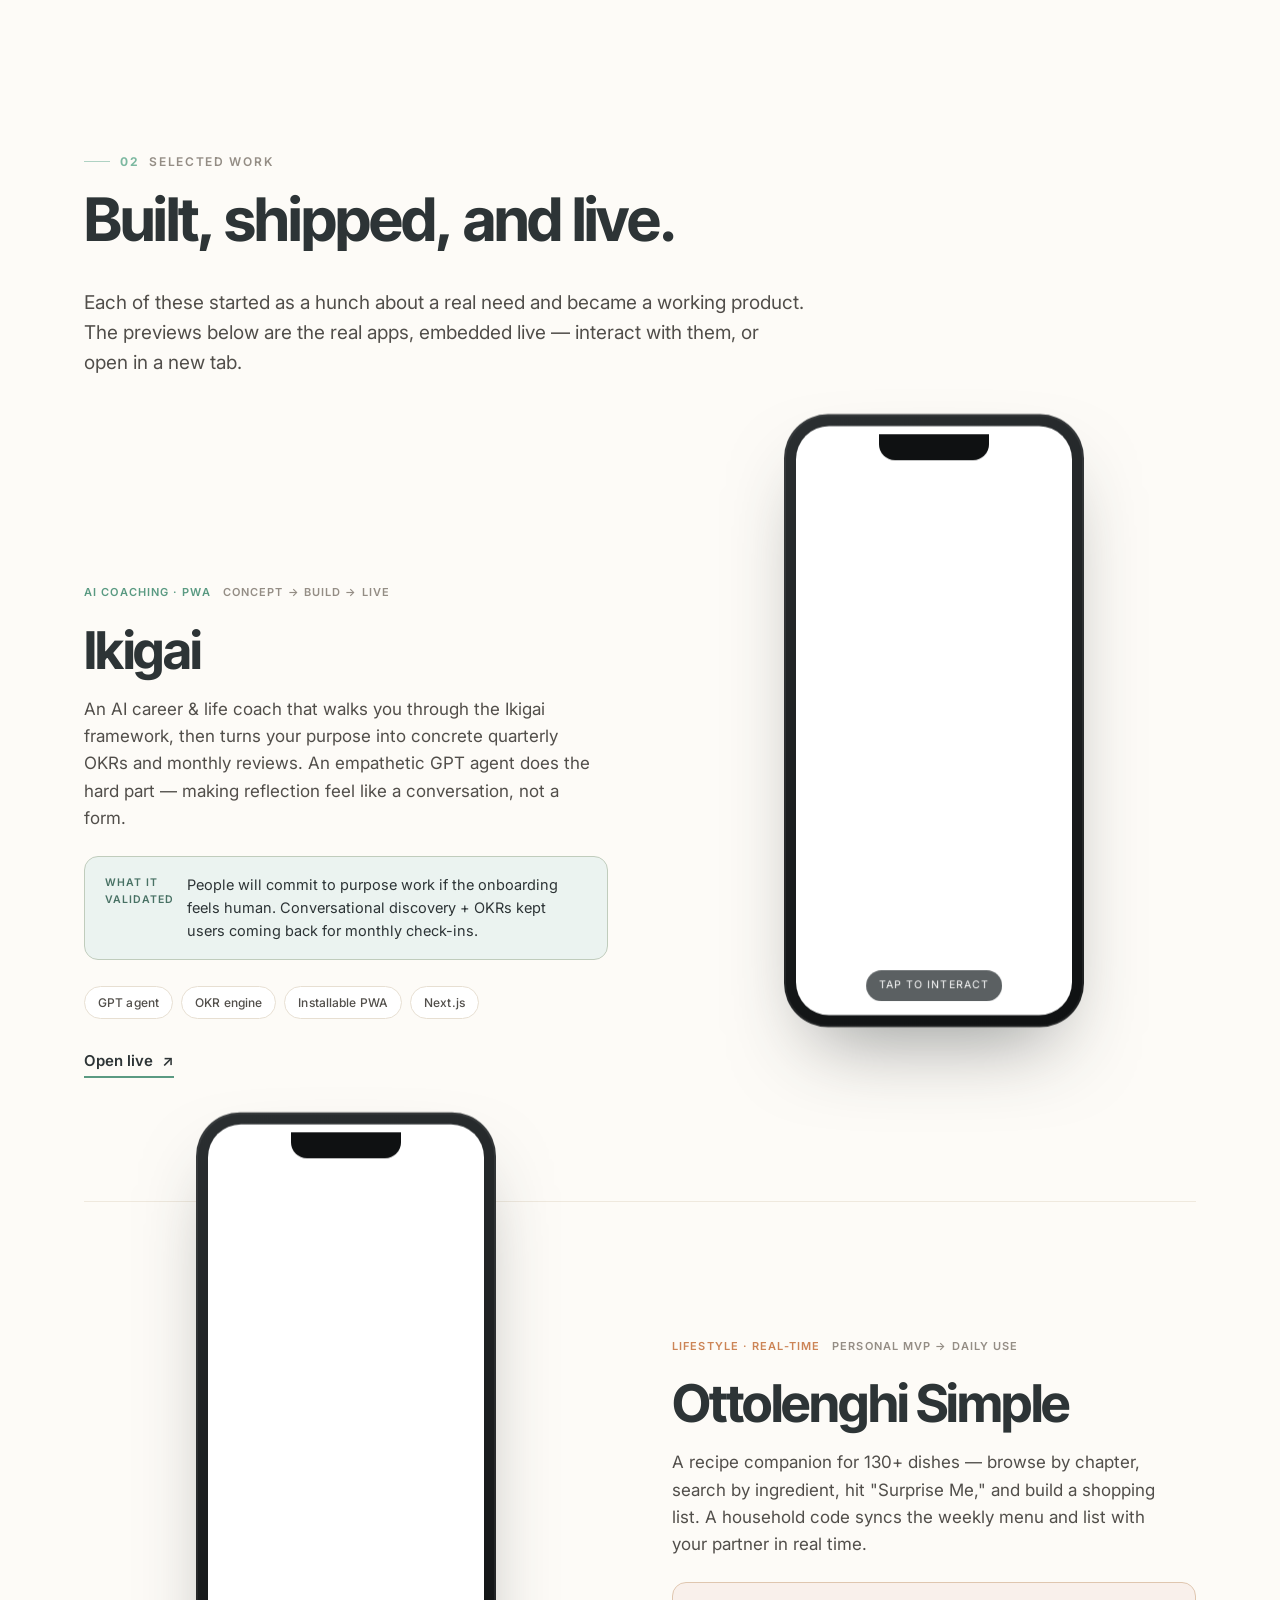
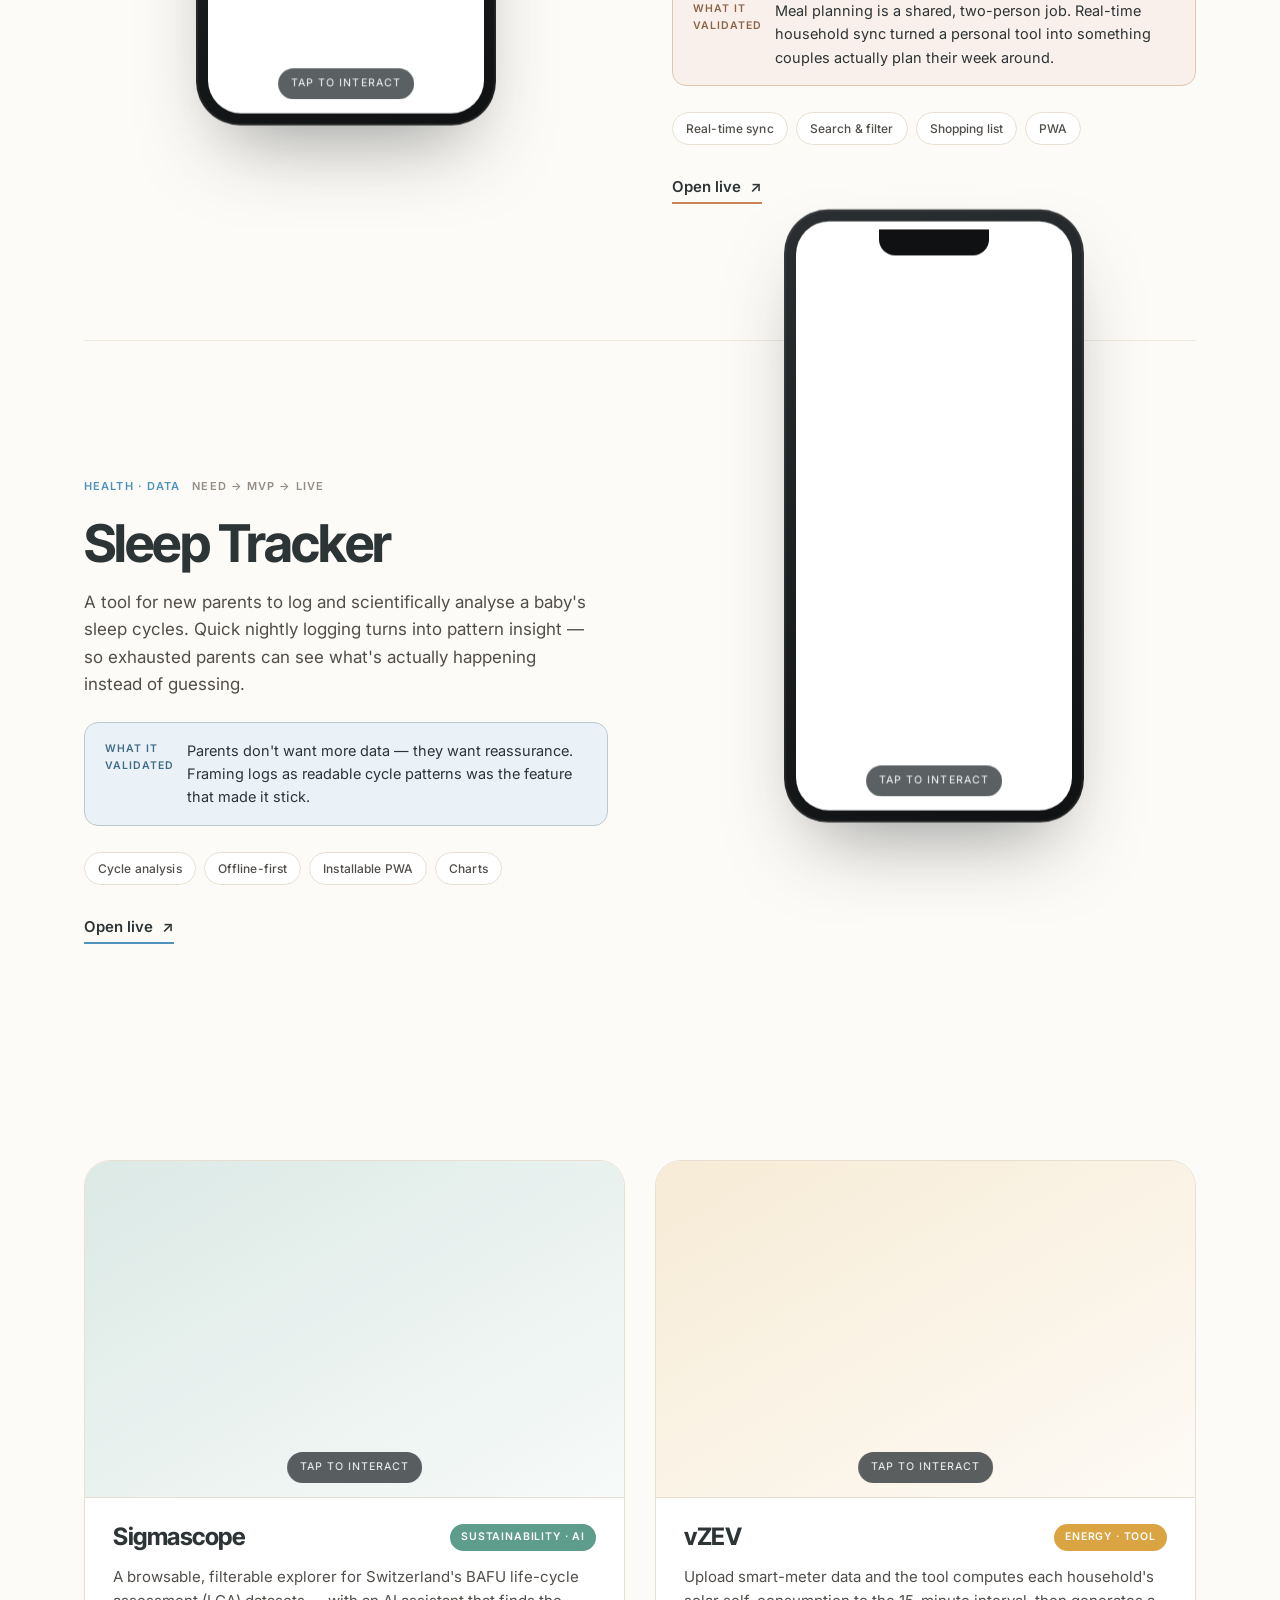
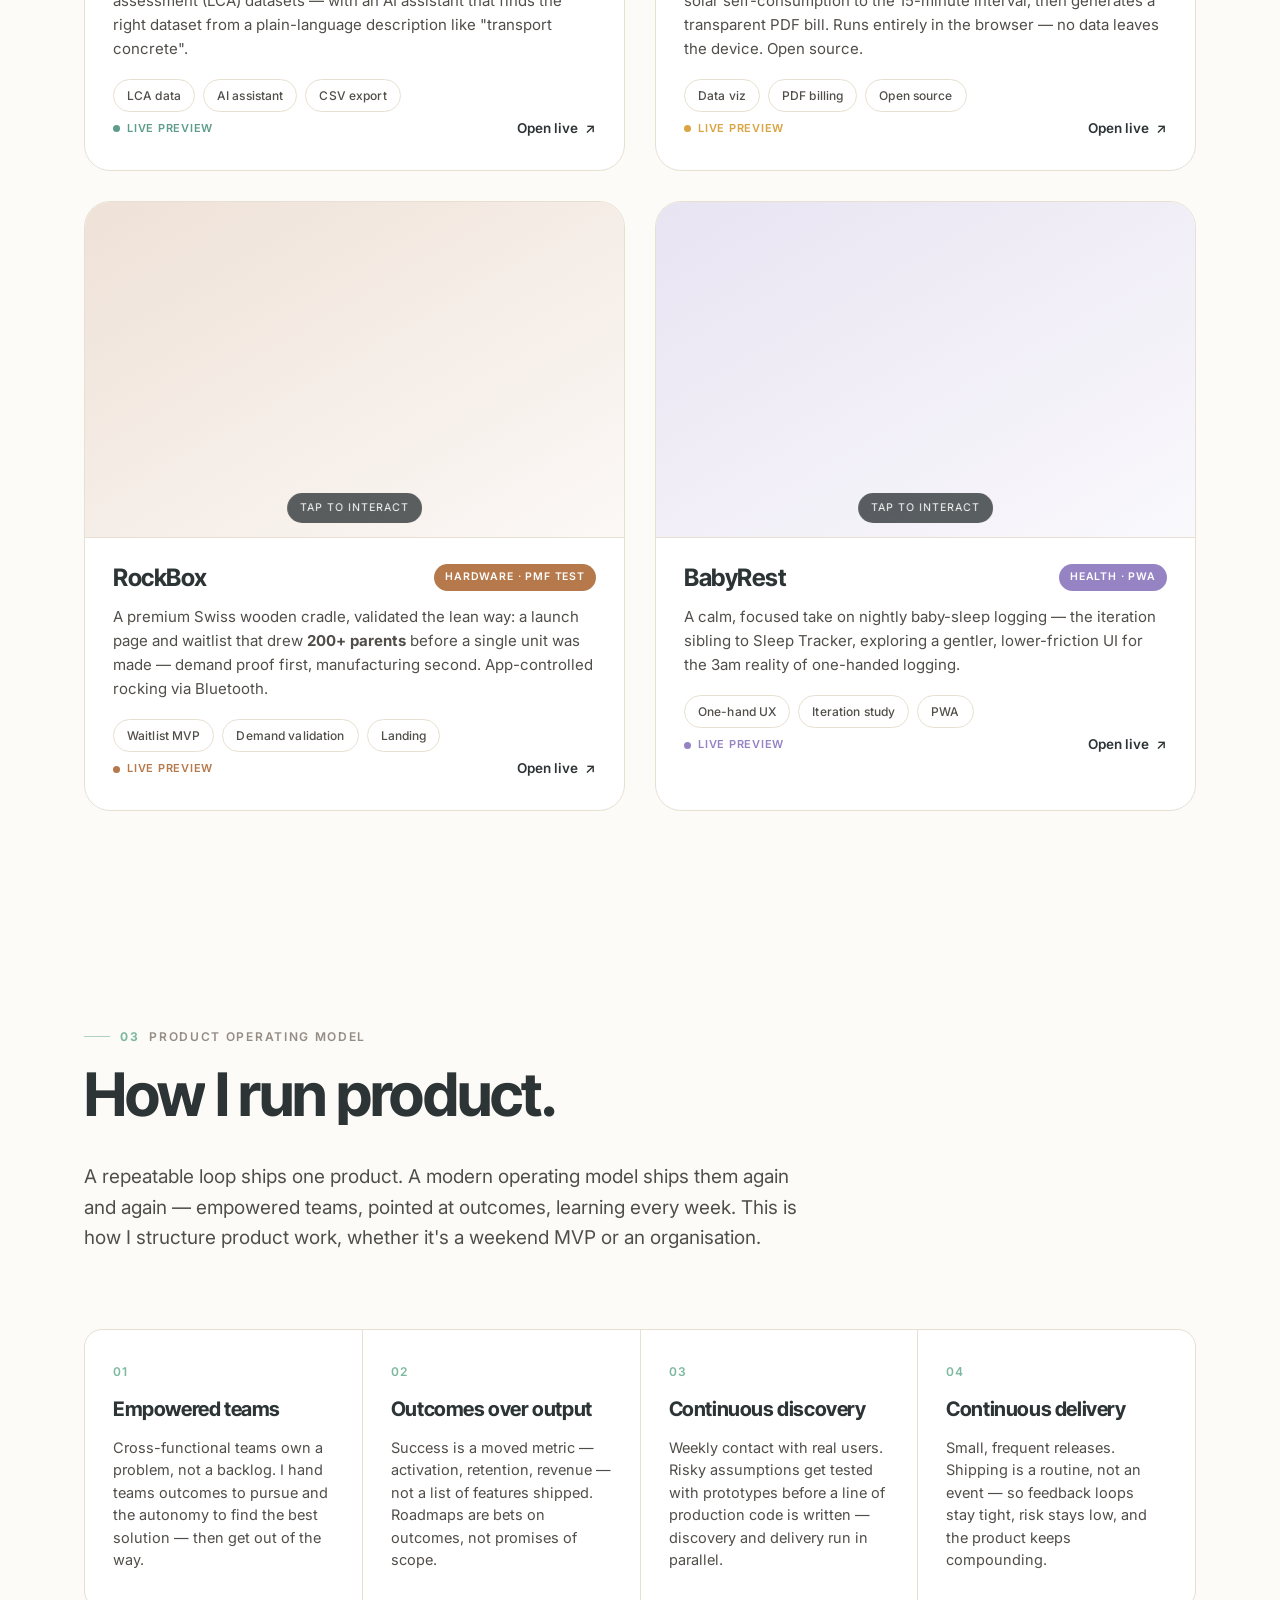
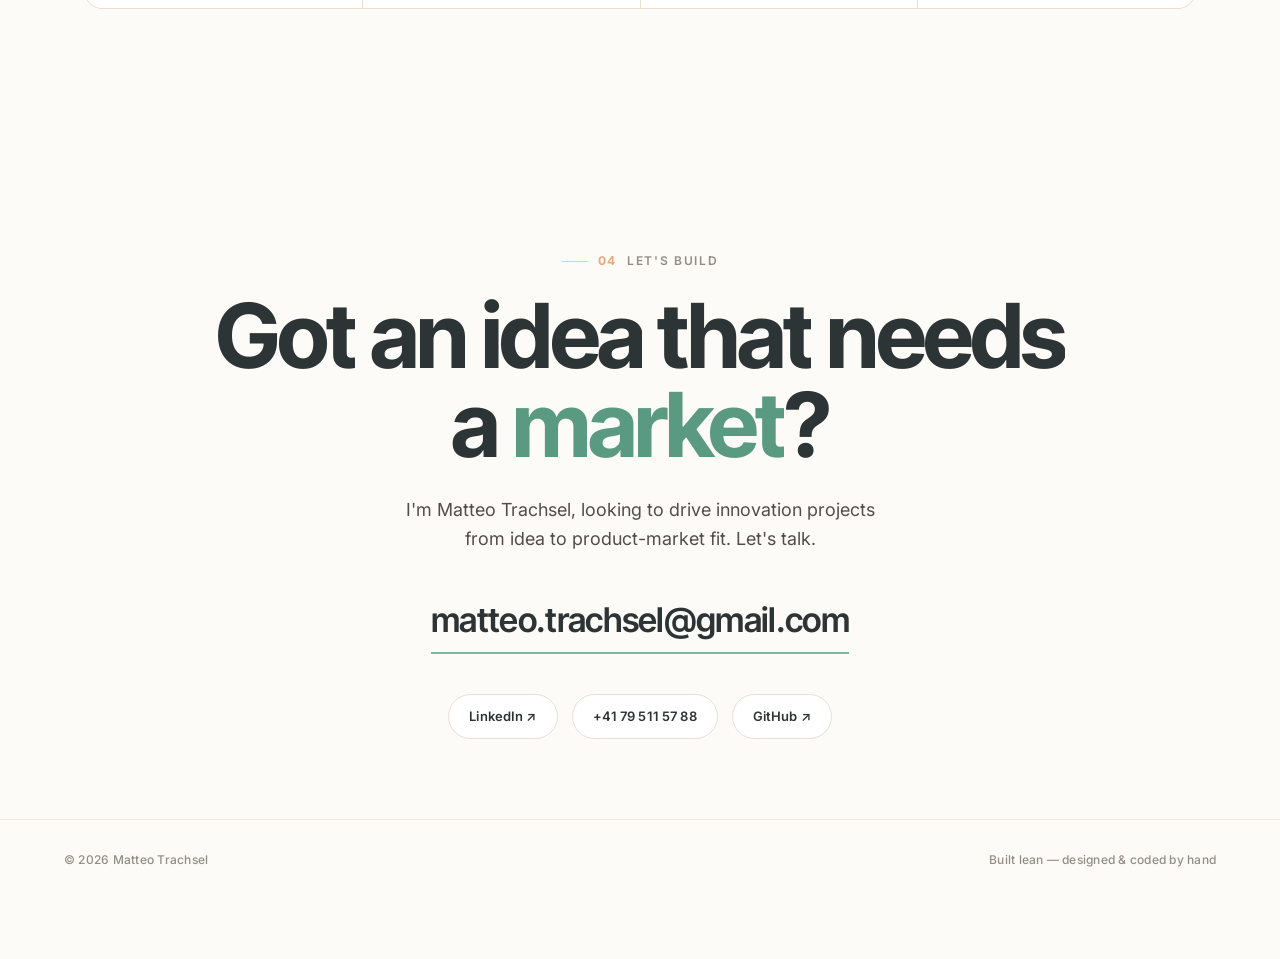
==== commit 854716bc: "Remove the lean-loop (Process) section Drops the animated Build→Measure→Learn section, its nav link," ====
--- a/index.html
+++ b/index.html
@@ -42,7 +42,6 @@
   <div class="links">
     <a href="#thesis">Approach</a>
     <a href="#work">Work</a>
-    <a href="#process">Process</a>
     <a href="#model">Model</a>
     <a class="cta" href="#contact">Get in touch</a>
   </div>
@@ -276,44 +275,11 @@
   </div>
 </section>
 
-<!-- ============================ PROCESS ============================ -->
-<section class="process" id="process" style="--accent:#5A9A82;">
-  <div class="wrap">
-    <div class="sec-head reveal">
-      <div class="kicker"><span class="idx">03</span> The lean loop</div>
-      <h2>How a hunch becomes fit.</h2>
-      <p class="sub">The same loop runs under every app above — and under the products I lead at work. Tight cycles, real evidence, no wasted builds.</p>
-    </div>
-
-    <div class="loop-wrap">
-      <div class="loop reveal" id="loop">
-        <div class="ring">
-          <svg viewBox="0 0 400 400">
-            <circle cx="200" cy="200" r="150" fill="none" stroke="var(--line)" stroke-width="1.5"/>
-            <circle id="loop-arc" cx="200" cy="200" r="150" fill="none" stroke="var(--sage-dark)" stroke-width="3" stroke-linecap="round"
-              stroke-dasharray="235 707" transform="rotate(-90 200 200)"/>
-          </svg>
-        </div>
-        <div class="node n0" style="left:50%; top:5%;"><div class="bub">◔</div><div class="lab">Build</div></div>
-        <div class="node n1" style="left:90%; top:62%;"><div class="bub">◑</div><div class="lab">Measure</div></div>
-        <div class="node n2" style="left:10%; top:62%;"><div class="bub">◕</div><div class="lab">Learn</div></div>
-        <div class="center"><div class="pmf">Product<br>Market Fit<small>the goal</small></div></div>
-      </div>
-
-      <div class="loop-steps reveal d1">
-        <div class="ls active" data-step="0"><span class="si">01</span><div><h4>Build the smallest test</h4><p>An MVP that isolates one risky assumption — the fastest honest version of the idea.</p></div></div>
-        <div class="ls" data-step="1"><span class="si">02</span><div><h4>Measure real behaviour</h4><p>Ship it to real users and watch what they do, not what they say. Signups, retention, the drop-offs.</p></div></div>
-        <div class="ls" data-step="2"><span class="si">03</span><div><h4>Learn &amp; decide</h4><p>Double down, pivot, or kill it. Evidence decides the next loop — and each loop gets you closer to fit.</p></div></div>
-      </div>
-    </div>
-  </div>
-</section>
-
 <!-- ====================== PRODUCT OPERATING MODEL ====================== -->
 <section class="pom" id="model" style="--accent: var(--sage);">
   <div class="wrap">
     <div class="sec-head reveal">
-      <div class="kicker"><span class="idx">04</span> Product operating model</div>
+      <div class="kicker"><span class="idx">03</span> Product operating model</div>
       <h2>How I run product.</h2>
       <p class="sub">A repeatable loop ships one product. A modern operating model ships them again and again — empowered teams, pointed at outcomes, learning every week. This is how I structure product work, whether it's a weekend MVP or an organisation.</p>
     </div>
@@ -346,7 +312,7 @@
 <!-- ============================ CONTACT ============================ -->
 <section class="contact" id="contact" style="--accent:var(--terra);">
   <div class="wrap">
-    <div class="kicker reveal" style="justify-content:center;"><span class="idx">05</span> Let's build</div>
+    <div class="kicker reveal" style="justify-content:center;"><span class="idx">04</span> Let's build</div>
     <h2 class="reveal" style="margin-top:20px;">Got an idea that needs<br>a <span class="em">market</span>?</h2>
     <p class="sub reveal d1">I'm Matteo Trachsel, looking to drive innovation projects from idea to product-market fit. Let's talk.</p>
     <a class="mail reveal d1" href="mailto:matteo.trachsel@gmail.com">matteo.trachsel@gmail.com</a>
--- a/styles.css
+++ b/styles.css
@@ -315,38 +315,6 @@
 .card .card-foot .open .ar { transition: transform .25s; }
 .card:hover .card-foot .open .ar { transform: translate(3px,-3px); }
 
-/* ====================== PROCESS LOOP =================================== */
-.process { padding: clamp(80px,12vh,150px) 0; background:
-  linear-gradient(180deg, transparent, color-mix(in srgb, var(--sand) 30%, transparent) 40%, transparent);
-}
-.loop-wrap { display: grid; grid-template-columns: .85fr 1.15fr; gap: clamp(40px,6vw,90px); align-items: center; margin-top: 60px; }
-@media (max-width: 920px){ .loop-wrap { grid-template-columns: 1fr; } }
-
-.loop { position: relative; width: min(440px, 92%); aspect-ratio: 1; margin: 0 auto; }
-.loop .ring { position: absolute; inset: 0; }
-.loop svg { width: 100%; height: 100%; overflow: visible; }
-.loop .node {
-  position: absolute; width: 132px; transform: translate(-50%,-50%); text-align: center;
-}
-.loop .node .bub {
-  width: 96px; height: 96px; border-radius: 50%; margin: 0 auto 12px; display: grid; place-items: center;
-  background: var(--surface); border: 1px solid var(--line); box-shadow: 0 16px 30px -18px rgba(45,52,54,.35);
-  font-size: 30px; color: var(--accent); transition: transform .4s, box-shadow .4s;
-}
-.loop .node.active .bub { transform: scale(1.1); box-shadow: 0 22px 40px -16px color-mix(in srgb, var(--accent) 50%, transparent); border-color: var(--accent); }
-.loop .node .lab { font-family: var(--mono); font-weight: 600; font-size: 11.5px; letter-spacing: .07em; text-transform: uppercase; color: var(--ink); }
-.loop .center { position: absolute; inset: 0; display: grid; place-items: center; text-align: center; pointer-events: none; }
-.loop .center .pmf { font-family: var(--serif); font-weight: 700; font-size: 21px; letter-spacing: -.02em; line-height: 1.08; color: var(--ink); }
-.loop .center .pmf small { display:block; font-family: var(--mono); font-weight: 500; font-size: 10px; letter-spacing:.14em; text-transform:uppercase; color: var(--muted); margin-top: 6px; }
-
-.loop-steps { display: flex; flex-direction: column; gap: 4px; }
-.loop-steps .ls { padding: 22px 0; border-bottom: 1px solid var(--line-soft); display: grid; grid-template-columns: 54px 1fr; gap: 18px; cursor: default; transition: opacity .3s; }
-.loop-steps .ls .si { font-family: var(--mono); font-weight: 600; font-size: 13px; color: var(--accent); }
-.loop-steps .ls h4 { font-family: var(--serif); font-weight: 700; font-size: 23px; letter-spacing: -.02em; margin: 0 0 6px; }
-.loop-steps .ls p { margin: 0; color: var(--ink-soft); font-size: 15px; }
-.loop-steps .ls.active { opacity: 1; }
-.loop-steps .ls:not(.active) { opacity: .42; }
-
 /* ====================== PRODUCT OPERATING MODEL ======================= */
 .pom { padding: clamp(80px,12vh,150px) 0; }
 .pom-grid {
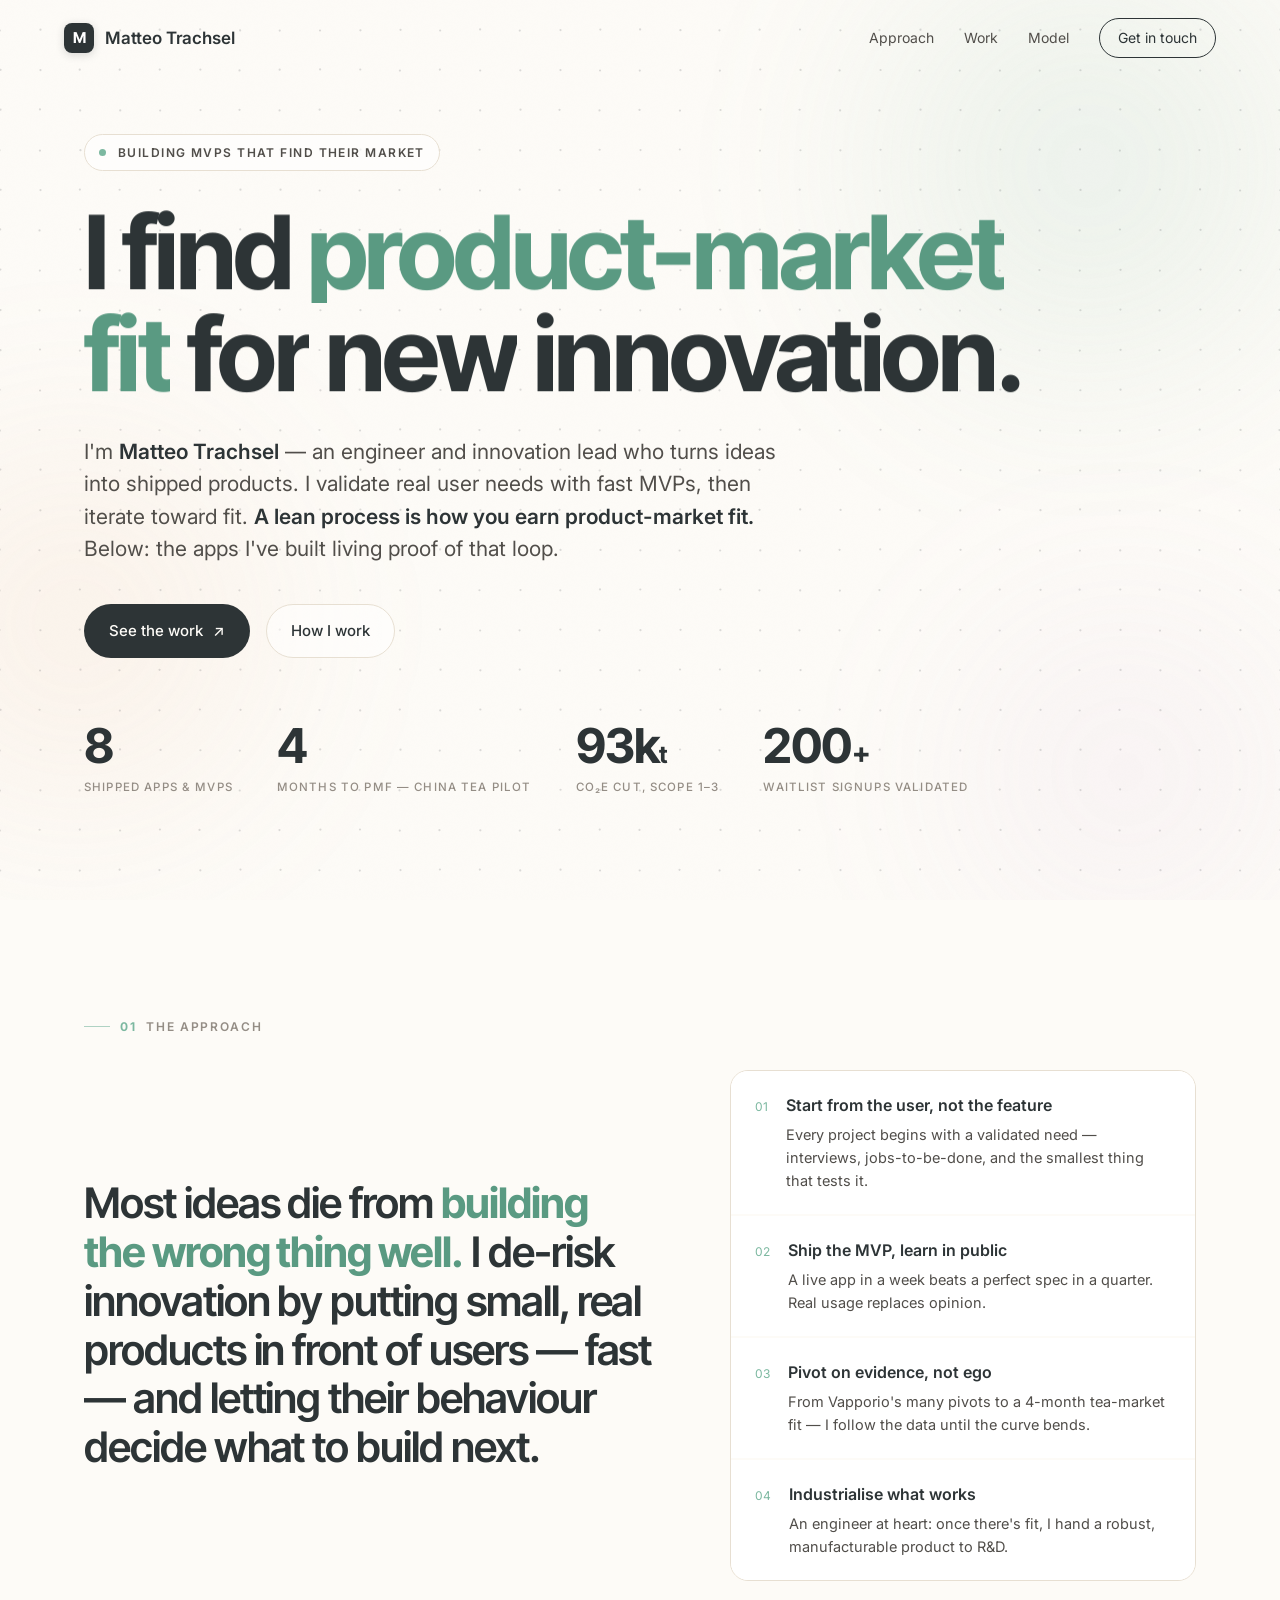
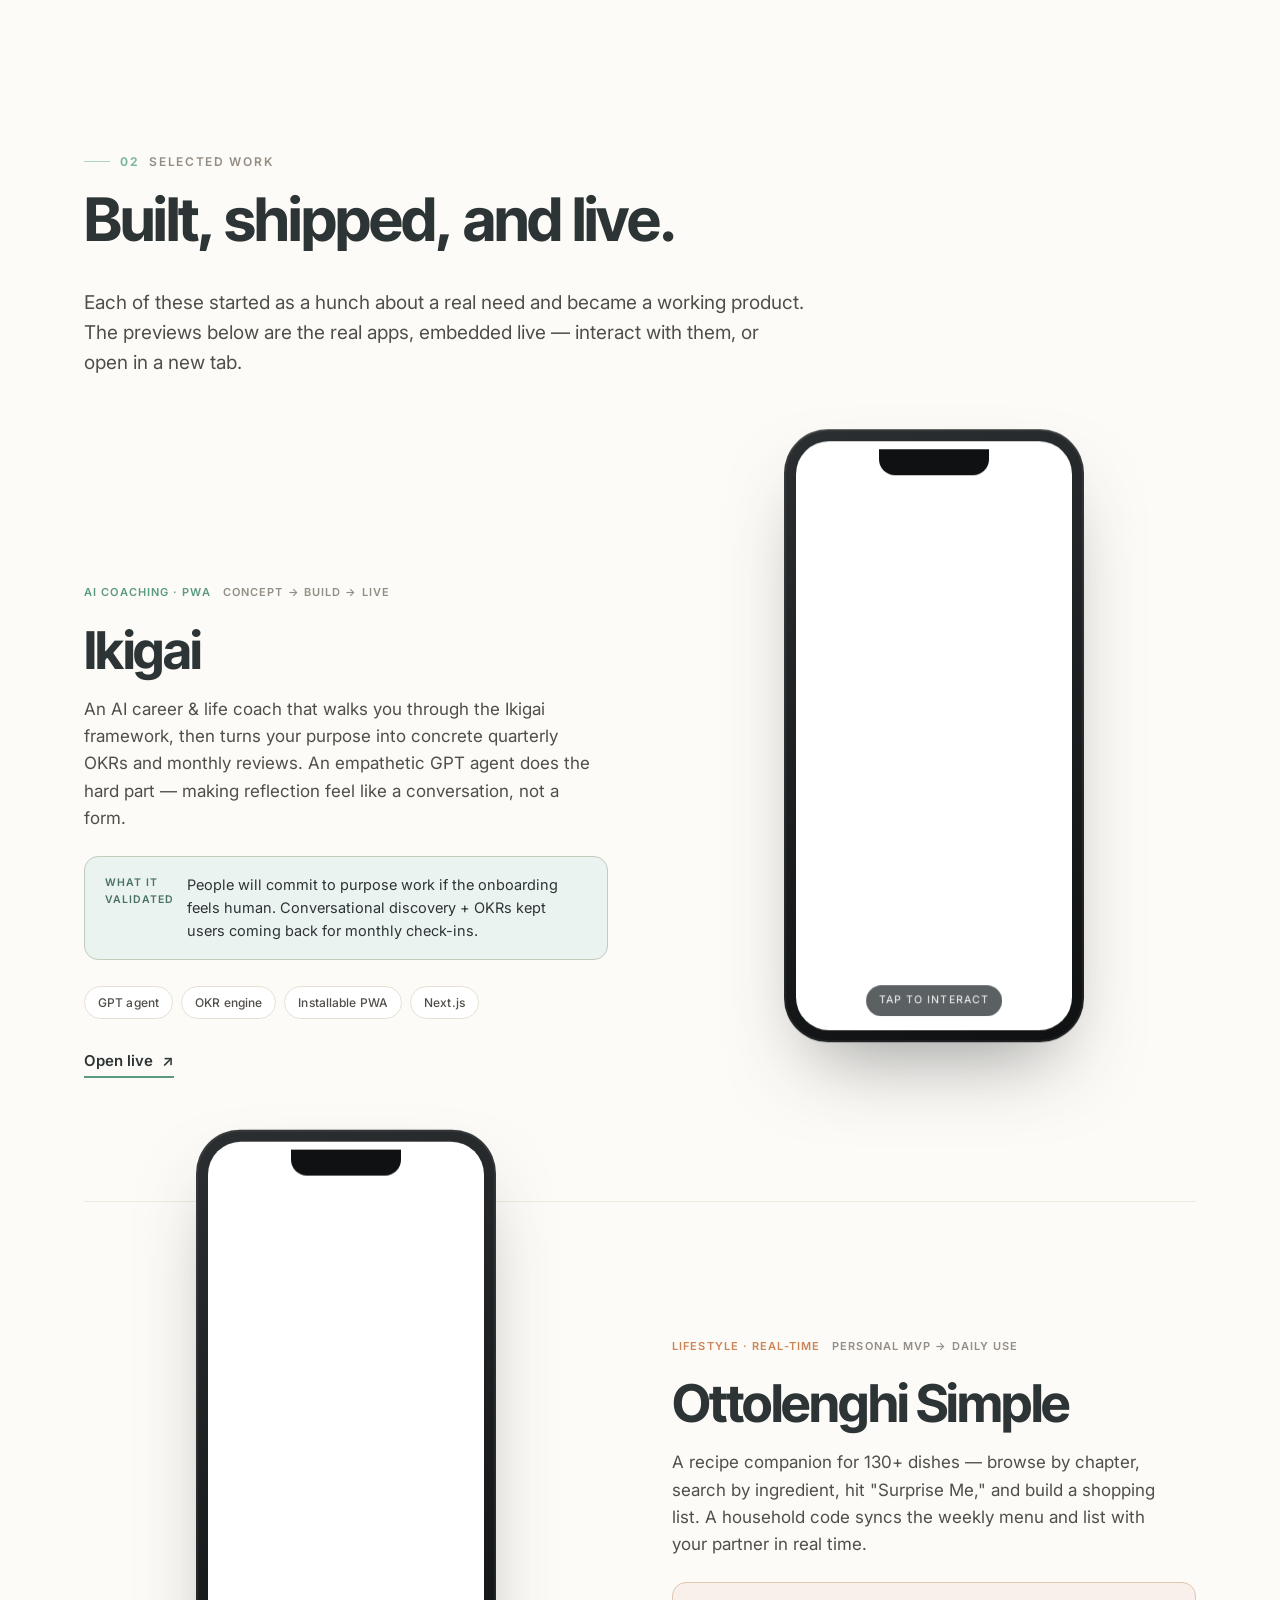
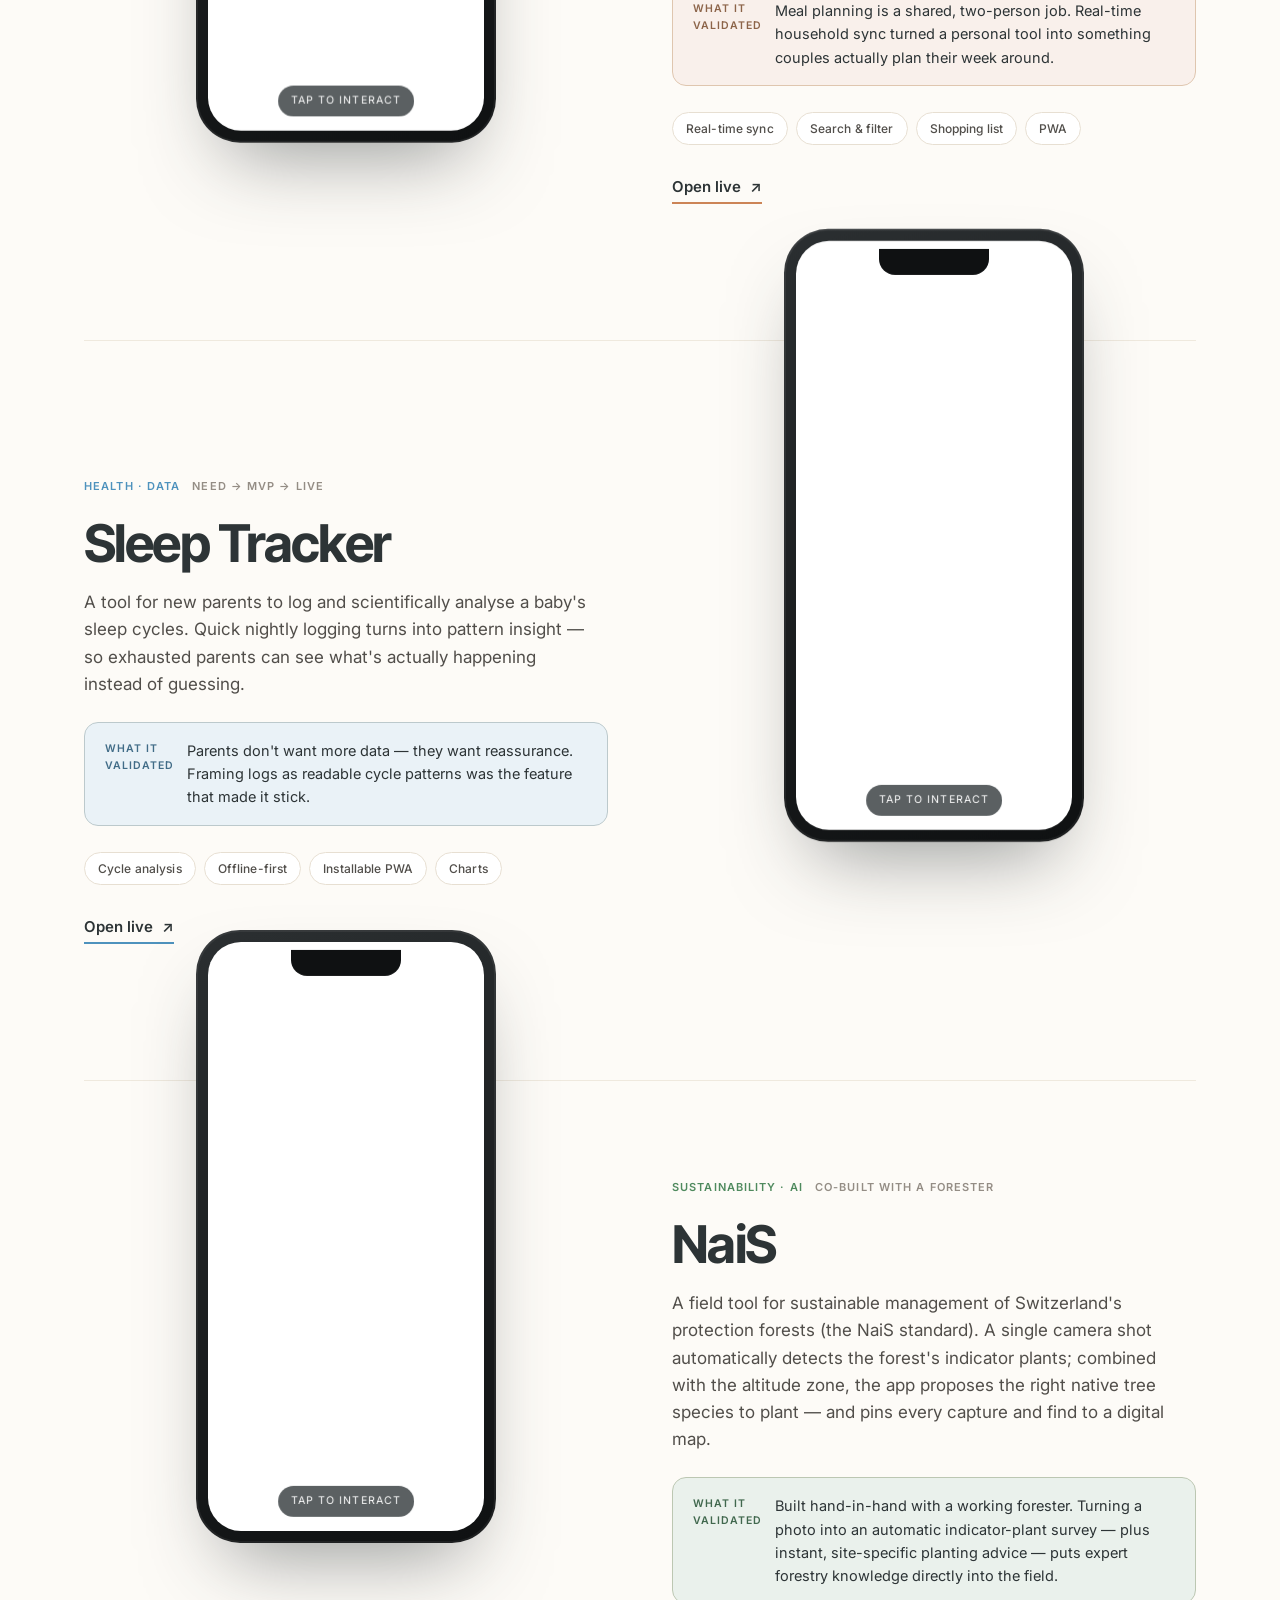
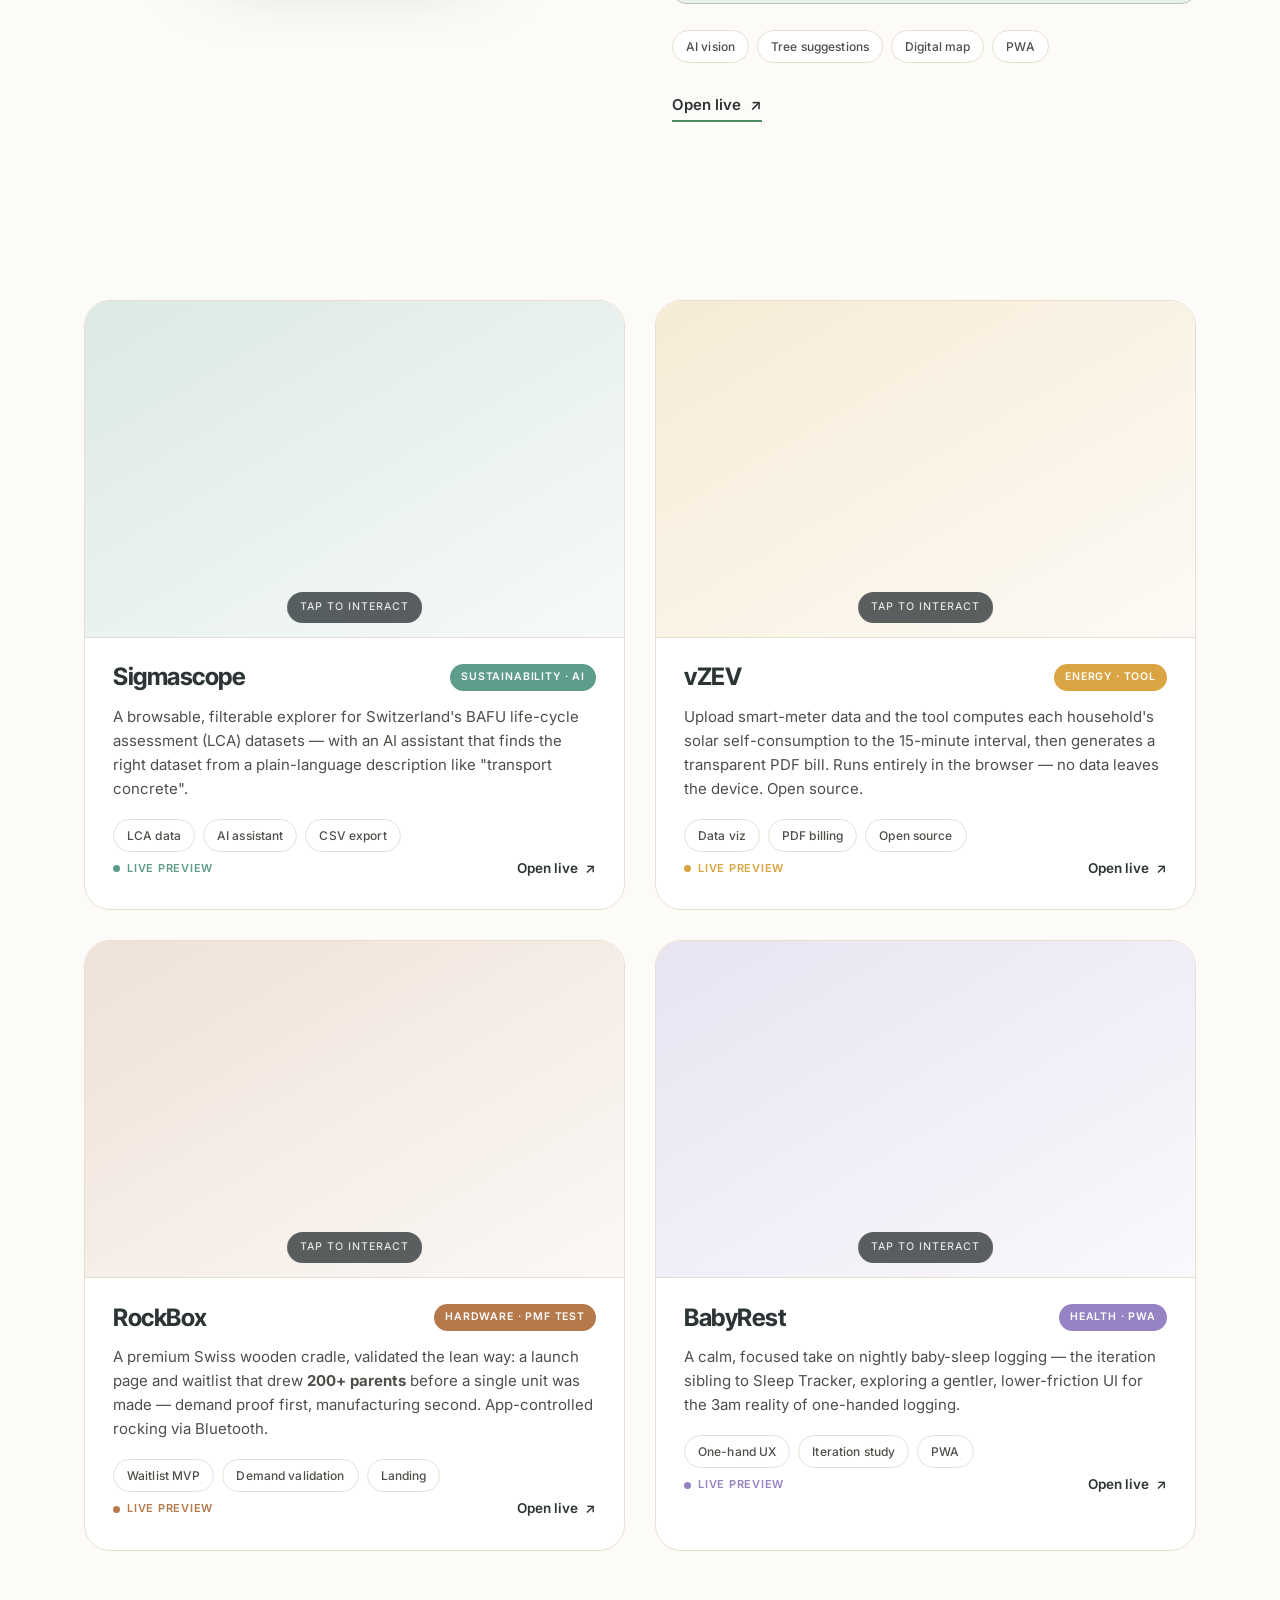
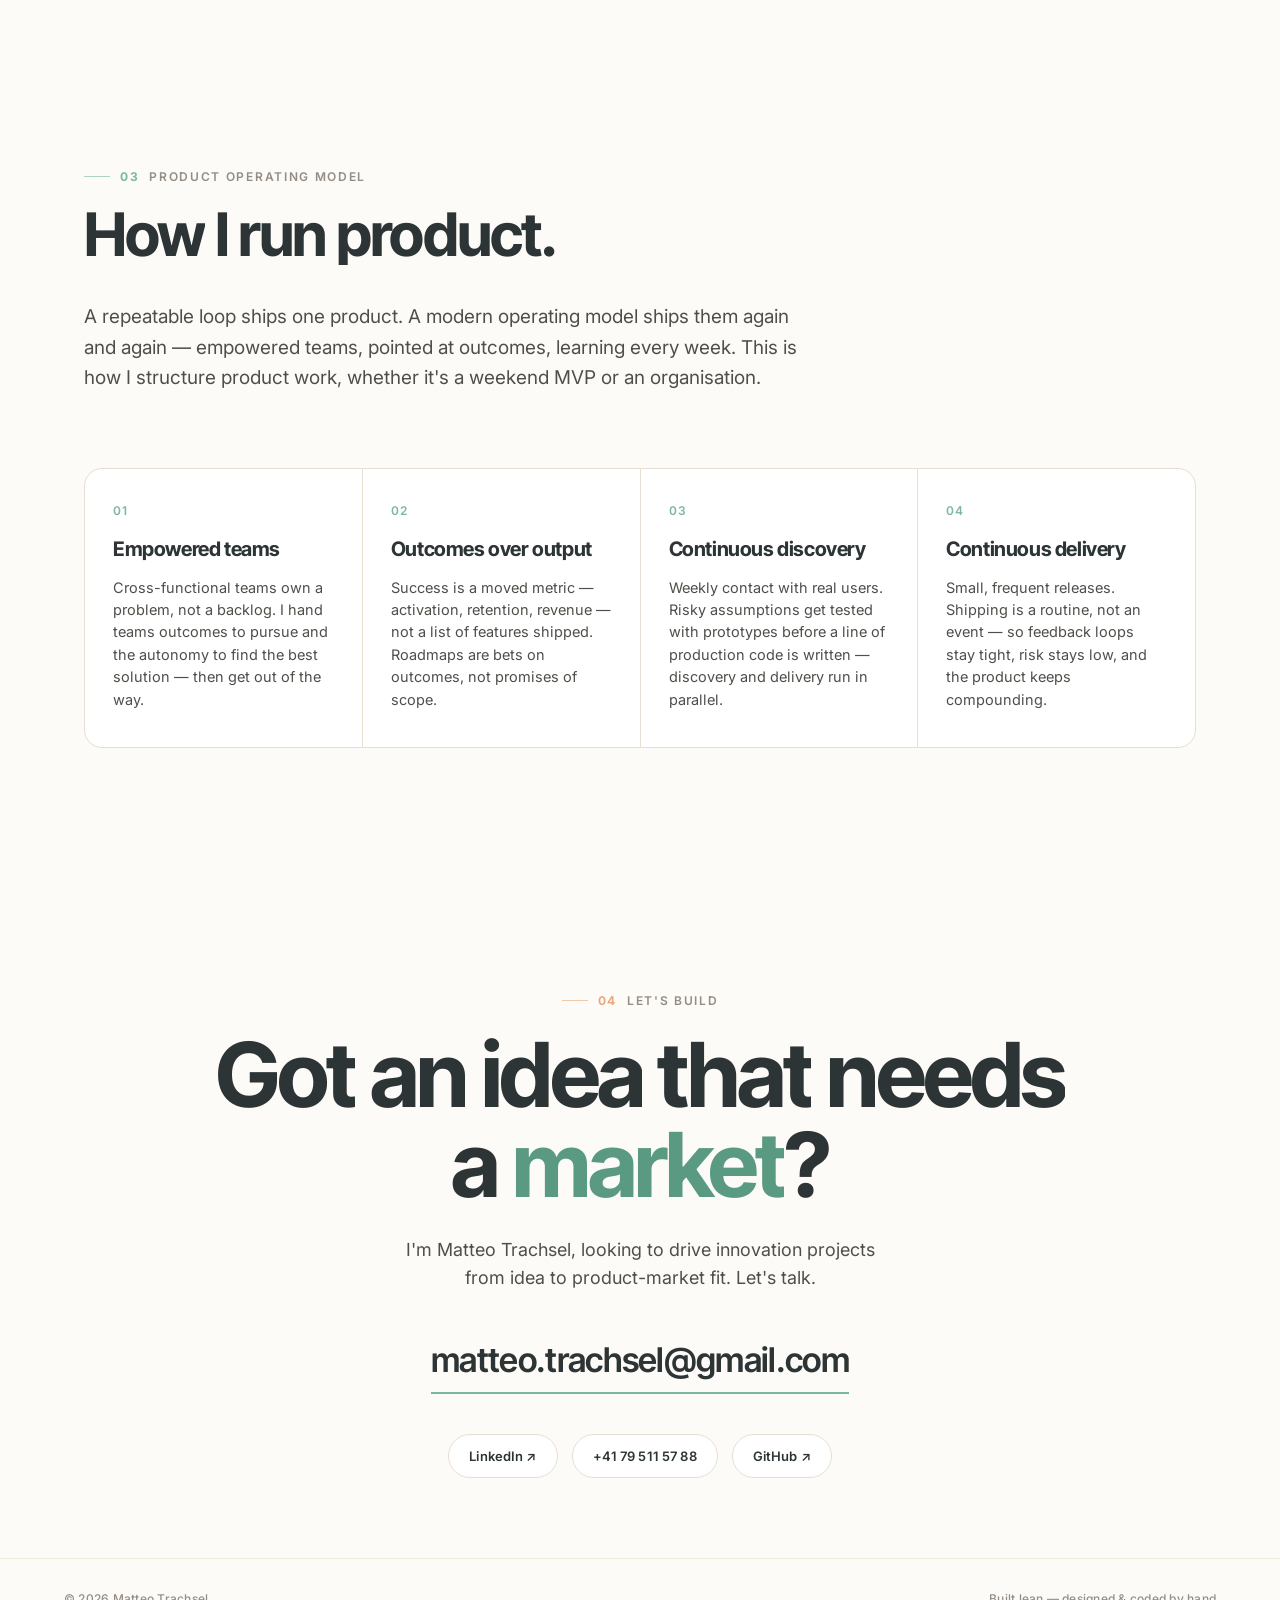
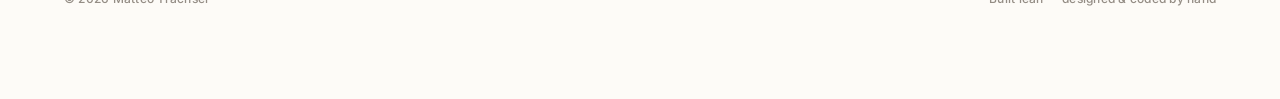
==== commit f19482f9: "Add NaiS as a fourth flagship (protection-forest AI app) New mirrored feature row with live phone pr" ====
--- a/index.html
+++ b/index.html
@@ -59,7 +59,7 @@
       <a class="btn btn-ghost" href="#thesis">How I work</a>
     </div>
     <div class="stats">
-      <div class="stat"><div class="n" data-count="7">7</div><div class="l">Shipped apps &amp; MVPs</div></div>
+      <div class="stat"><div class="n" data-count="8">8</div><div class="l">Shipped apps &amp; MVPs</div></div>
       <div class="stat"><div class="n" data-count="4">4</div><div class="l">Months to PMF — China tea pilot</div></div>
       <div class="stat"><div class="n">93k<span style="font-size:.5em">t</span></div><div class="l">CO₂e cut, Scope 1–3</div></div>
       <div class="stat"><div class="n">200<span style="font-size:.6em">+</span></div><div class="l">Waitlist signups validated</div></div>
@@ -185,9 +185,37 @@
         </div>
       </div>
     </article>
-  </div>
-
-  <!-- ===== Secondary grid ===== -->
+
+    <!-- ===== Flagship 4 — NaiS (flip) ===== -->
+    <article class="feature flip" style="--accent:#4F8A5E;">
+      <div class="f-copy reveal">
+        <div class="app-kicker"><span class="badge">Sustainability · AI</span><span class="role">Co-built with a forester</span></div>
+        <h3>NaiS</h3>
+        <p class="desc">A field tool for sustainable management of Switzerland's protection forests (the NaiS standard). A single camera shot automatically detects the forest's indicator plants; combined with the altitude zone, the app proposes the right native tree species to plant — and pins every capture and find to a digital map.</p>
+        <div class="validated">
+          <span class="lab">What it<br>validated</span>
+          <p>Built hand-in-hand with a working forester. Turning a photo into an automatic indicator-plant survey — plus instant, site-specific planting advice — puts expert forestry knowledge directly into the field.</p>
+        </div>
+        <div class="tags">
+          <span class="tag">AI vision</span><span class="tag">Tree suggestions</span><span class="tag">Digital map</span><span class="tag">PWA</span>
+        </div>
+        <div class="links">
+          <a class="link-live" href="https://nais-sigma.vercel.app/" target="_blank" rel="noopener">Open live <span class="ar">↗</span></a>
+        </div>
+      </div>
+      <div class="preview reveal d1">
+        <div class="device">
+          <div class="screen">
+            <div class="frame-holder" data-src="https://nais-sigma.vercel.app/">
+              <div class="poster" style="background:linear-gradient(160deg,#6FAE83,#4F8A5E);"><div class="shimmer"></div><div class="ph-mark">Na</div></div>
+              <div class="interact-hint">Tap to interact</div>
+              <div class="click-shield"></div>
+            </div>
+          </div>
+        </div>
+      </div>
+    </article>
+  </div>
   <div class="wrap">
     <div class="grid-apps" data-stagger>
 
